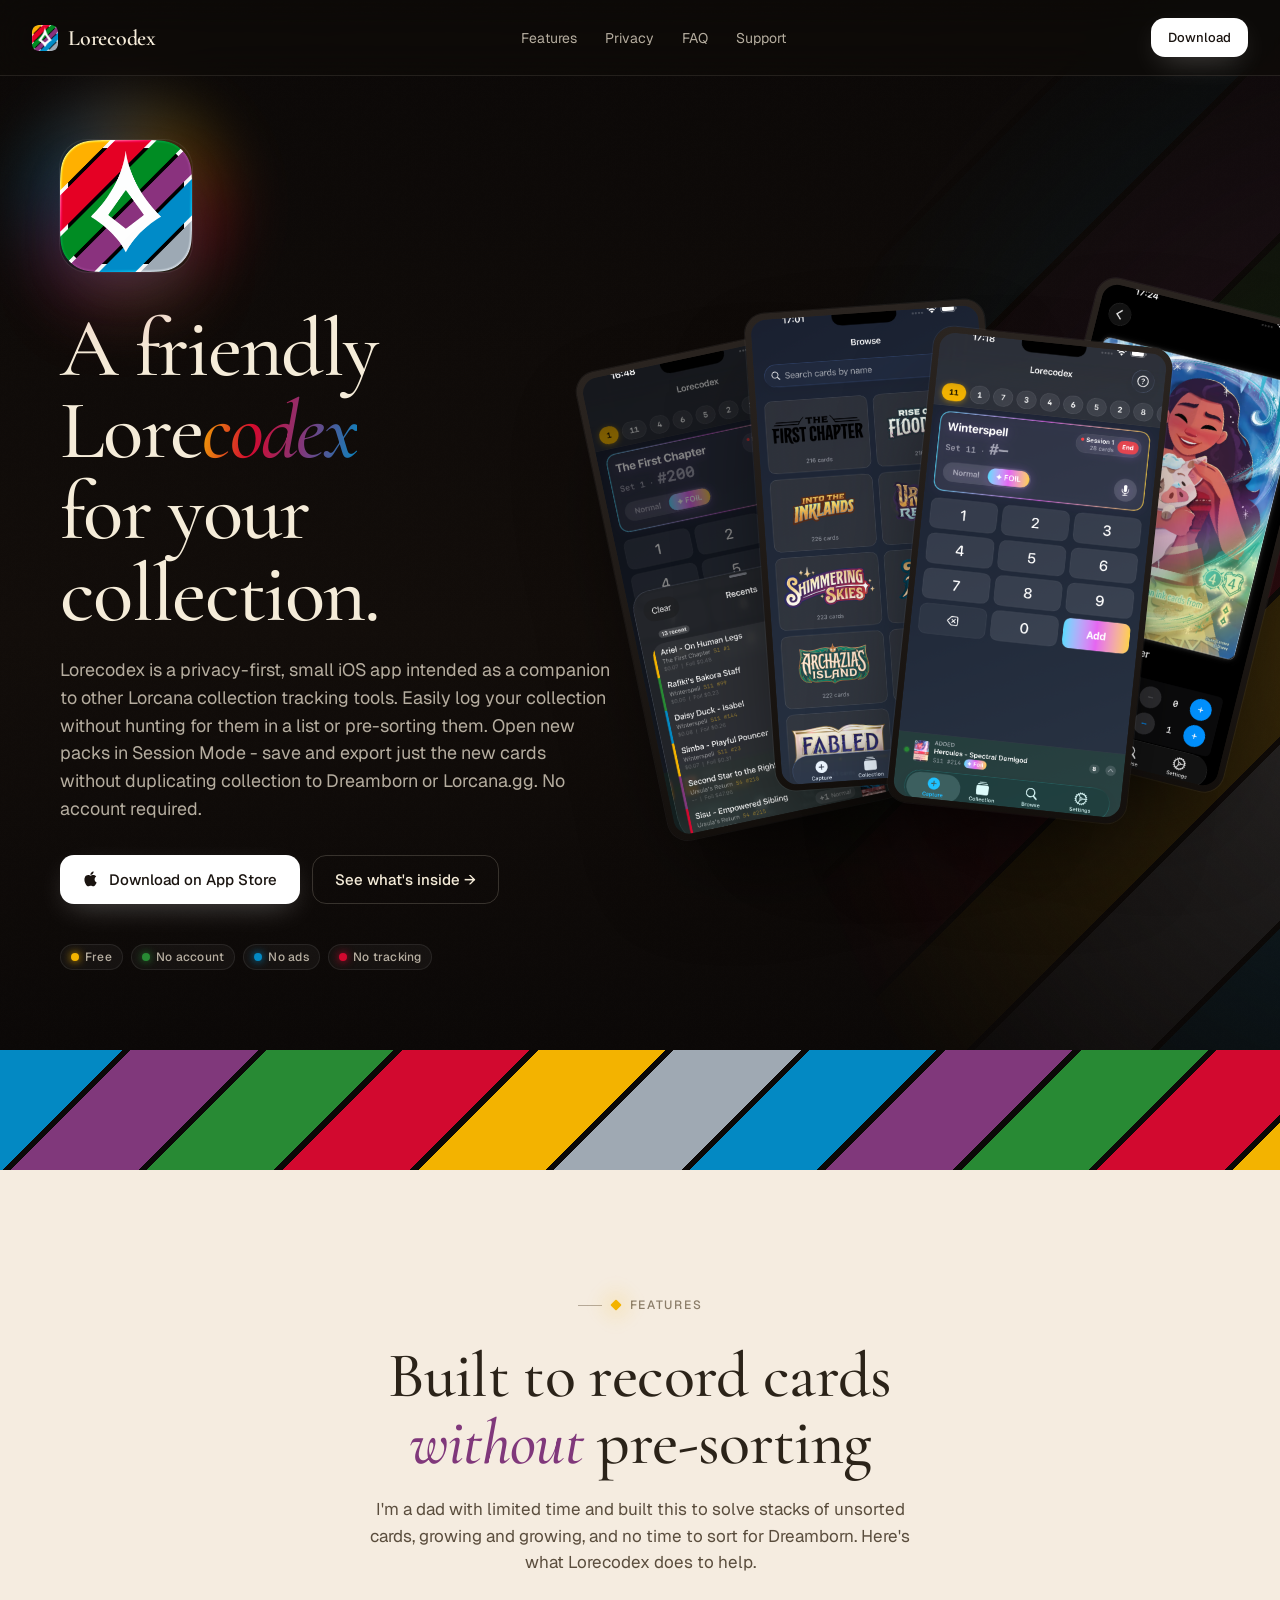
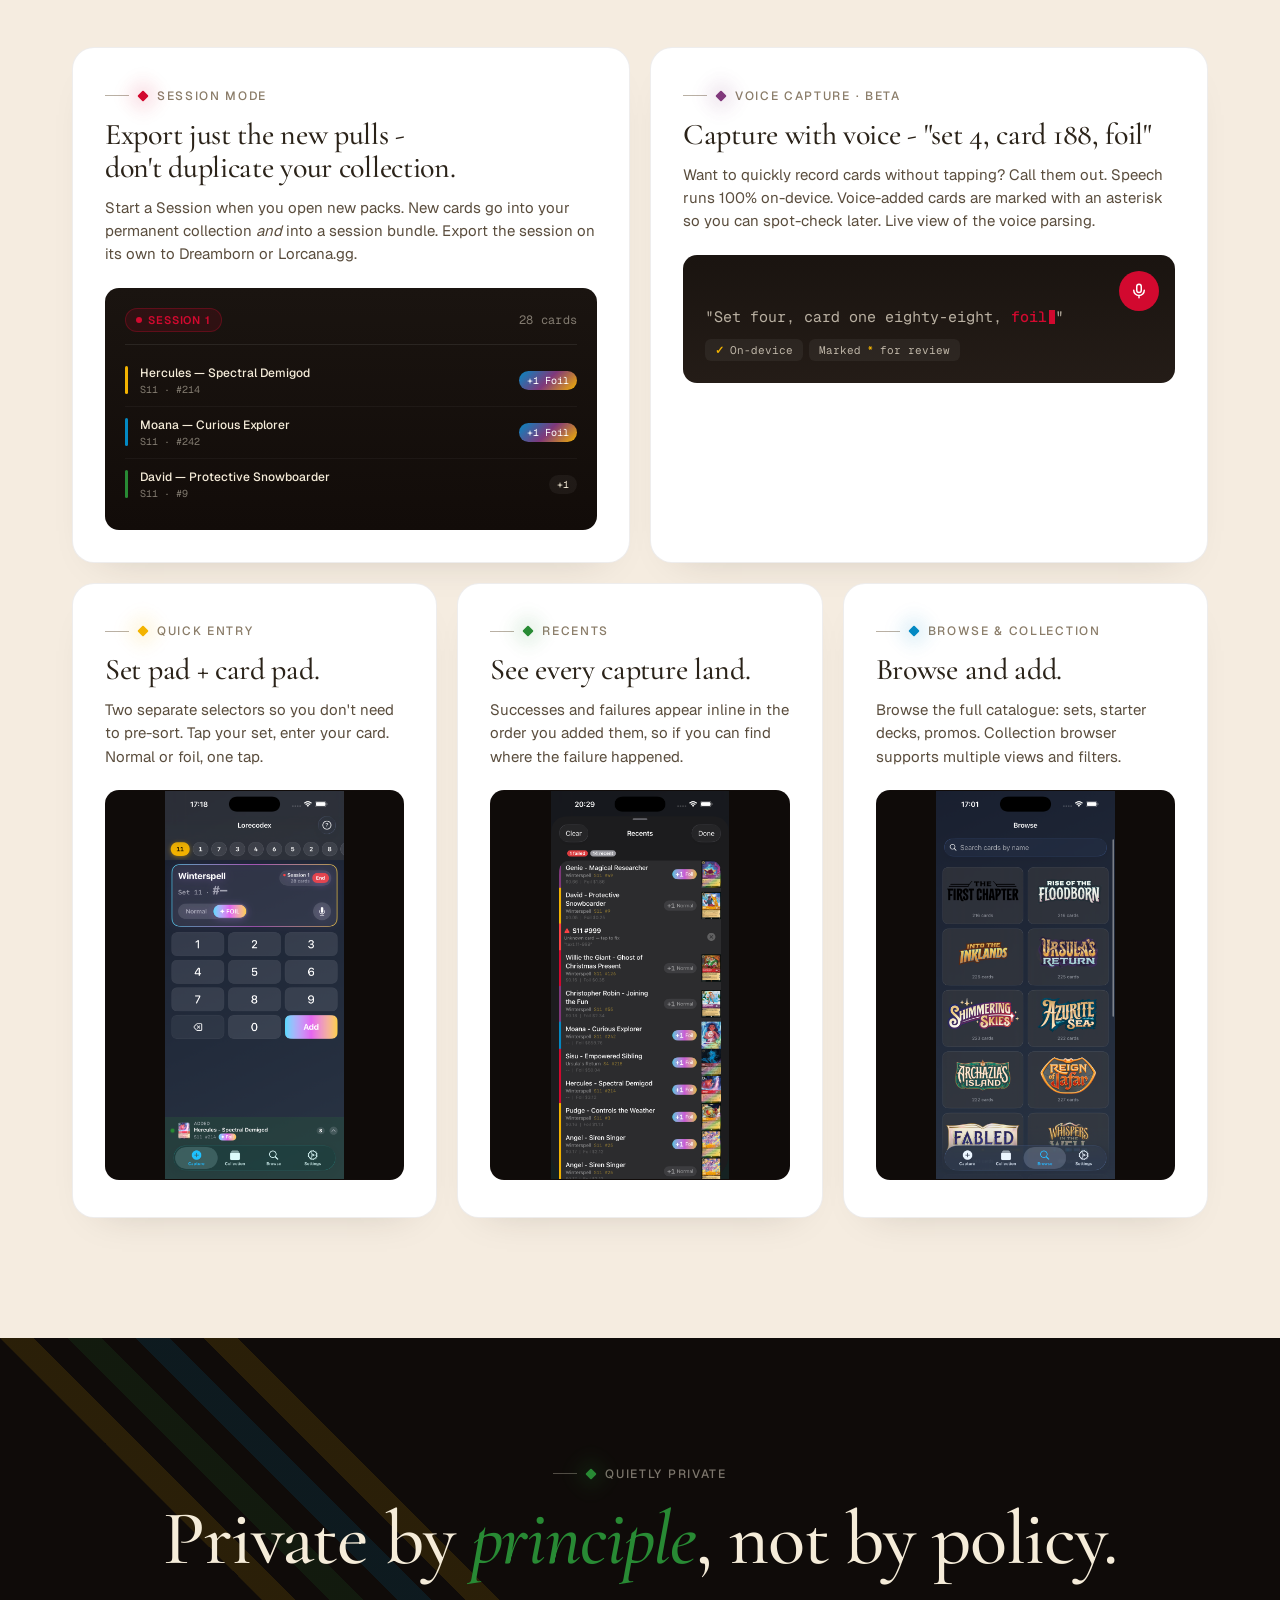
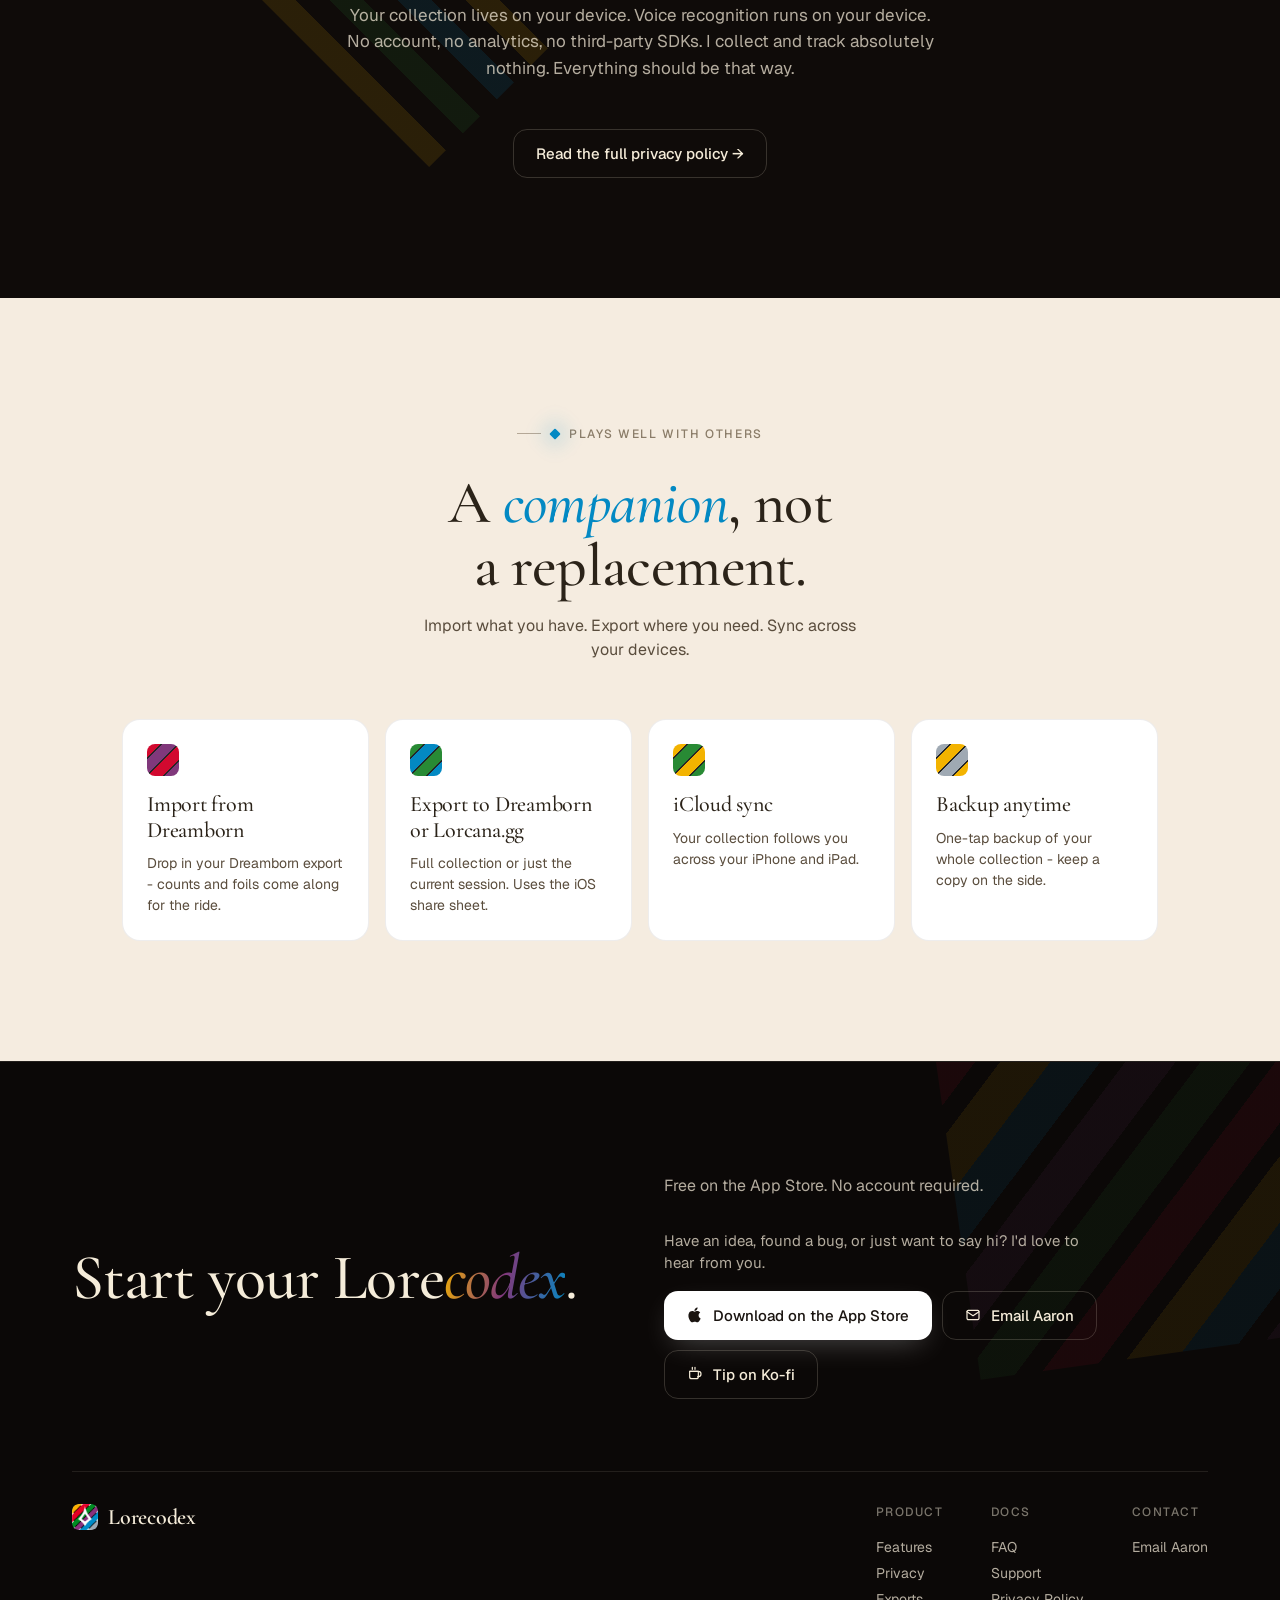
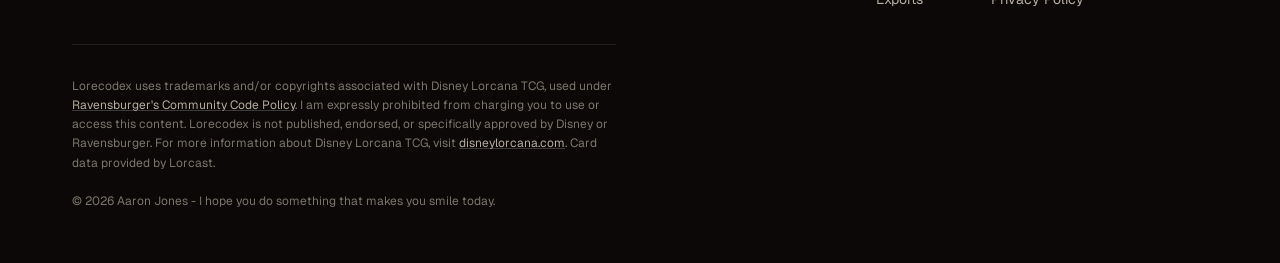
==== index.html @ 2b245f75 "Update favicon link path in index.html" ====
<!doctype html>
<html lang="en">
<head>
  <meta charset="utf-8" />
  <meta name="viewport" content="width=device-width, initial-scale=1" />
  <title>Lorecodex — A companion for your Lorcana collection</title>
  <meta name="description" content="A friendly, private iOS companion for logging your Disney Lorcana TCG collection. Quick number pad, voice capture, session exports. Free. No ads. No account." />

  <link rel="preconnect" href="https://fonts.googleapis.com">
  <link rel="preconnect" href="https://fonts.gstatic.com" crossorigin>
  <link href="https://fonts.googleapis.com/css2?family=Cormorant+Garamond:ital,wght@0,400;0,500;0,600;0,700;1,500&family=Geist:wght@300;400;500;600;700&family=Geist+Mono:wght@400;500&display=swap" rel="stylesheet">
  <link rel="stylesheet" href="shared.css">
  <link rel="icon" type="image/x-icon" href="/assets/favicon.ico">
  <style>
    /* ─── Shared 45° ink-band utilities (echo the app icon) ─── */
    .ink-bands-bg {
      position: absolute; inset: 0;
      pointer-events: none;
      overflow: hidden;
    }
    .ink-bands-bg .band {
      position: absolute;
      height: 100%;
      top: 0;
      transform: rotate(-45deg);
      transform-origin: top left;
    }
    /* explicit 45° stripe layer */
    .bands-45 {
      background-image: repeating-linear-gradient(
        -45deg,
        var(--ink-amber)    0px,  var(--ink-amber)    100px,
        rgba(0,0,0,.92)    100px, rgba(0,0,0,.92)    106px,
        var(--ink-ruby)    106px, var(--ink-ruby)    220px,
        rgba(0,0,0,.92)    220px, rgba(0,0,0,.92)    226px,
        var(--ink-emerald) 226px, var(--ink-emerald) 350px,
        rgba(0,0,0,.92)    350px, rgba(0,0,0,.92)    356px,
        var(--ink-amethyst)356px, var(--ink-amethyst)490px,
        rgba(0,0,0,.92)    490px, rgba(0,0,0,.92)    496px,
        var(--ink-sapphire)496px, var(--ink-sapphire)620px,
        rgba(0,0,0,.92)    620px, rgba(0,0,0,.92)    626px,
        var(--ink-steel)   626px, var(--ink-steel)   750px,
        rgba(0,0,0,.92)    750px, rgba(0,0,0,.92)    756px
      );
    }

    /* ── Top nav ─────────────────────────────── */
    .nav {
      position: fixed; top: 0; left: 0; right: 0; z-index: 50;
      display: flex; align-items: center; justify-content: space-between;
      padding: 18px 32px;
      backdrop-filter: blur(18px); -webkit-backdrop-filter: blur(18px);
      background: rgba(15, 11, 9, 0.55);
      border-bottom: 1px solid var(--dark-line);
    }
    .nav-brand { display: flex; align-items: center; gap: 10px; font-family: var(--font-display); font-size: 22px; font-weight: 600; letter-spacing: -0.01em; }
    .nav-brand .sigil { width: 26px; height: 26px; border-radius: 6px; }
    .nav-links { display: flex; gap: 28px; font-size: 14px; color: var(--dark-text-2); }
    .nav-links a:hover { color: var(--dark-text); }
    .nav .btn { padding: 10px 16px; font-size: 13px; }
    @media (max-width: 720px) { .nav-links { display: none; } }

    /* ── HERO (card-stack + big icon + ink bands) ─────────── */
    .hero {
      position: relative;
      min-height: 100vh;
      display: grid;
      grid-template-columns: 1fr 1fr;
      align-items: center;
      gap: 40px;
      padding: 140px 60px 80px;
      overflow: hidden;
      background: linear-gradient(180deg, #0b0807 0%, #120d0a 60%, #0b0807 100%);
    }
    /* diagonal accent panel on the right, behind the phones */
    .hero-bands {
      position: absolute;
      right: -20%;
      top: -10%;
      width: 120%;
      height: 140%;
      opacity: 0.18;
      transform: translateX(12%);
      mask-image: radial-gradient(ellipse 60% 70% at 80% 50%, black 0%, transparent 70%);
      -webkit-mask-image: radial-gradient(ellipse 60% 70% at 80% 50%, black 0%, transparent 70%);
      pointer-events: none;
    }
    .hero::after {
      content: "";
      position: absolute; inset: 0;
      background-image: url("data:image/svg+xml;utf8,<svg xmlns='http://www.w3.org/2000/svg' width='200' height='200'><filter id='n'><feTurbulence baseFrequency='0.9' numOctaves='2' stitchTiles='stitch'/><feColorMatrix values='0 0 0 0 1  0 0 0 0 0.92  0 0 0 0 0.74  0 0 0 0.04 0'/></filter><rect width='200' height='200' filter='url(%23n)'/></svg>");
      mix-blend-mode: overlay;
      pointer-events: none; opacity: 0.5;
    }

    .hero-copy { position: relative; z-index: 5; max-width: 620px; }
    .hero-icon-wrap {
      position: relative;
      width: 132px; height: 132px;
      margin-bottom: 36px;
      display: inline-block;
    }
    .hero-icon-wrap img {
      width: 100%; height: 100%;
      border-radius: 28px;
      box-shadow:
        0 40px 80px -20px rgba(210, 9, 47, 0.45),
        0 20px 50px -20px rgba(3, 137, 195, 0.35),
        0 0 0 1px rgba(255,255,255,0.08);
    }
    /* soft radial glow behind the icon echoing all 6 inks */
    .hero-icon-wrap::before {
      content: "";
      position: absolute;
      inset: -30%;
      background:
        conic-gradient(from 45deg,
          var(--ink-amber) 0deg,
          var(--ink-ruby) 60deg,
          var(--ink-emerald) 120deg,
          var(--ink-amethyst) 180deg,
          var(--ink-sapphire) 240deg,
          var(--ink-steel) 300deg,
          var(--ink-amber) 360deg);
      filter: blur(30px);
      opacity: 0.28;
      border-radius: 50%;
      z-index: -1;
      animation: slow-rotate 40s linear infinite;
    }
    @keyframes slow-rotate { to { transform: rotate(360deg); } }

    .hero h1 {
      font-family: var(--font-display);
      font-weight: 500;
      font-size: clamp(52px, 6.5vw, 96px);
      line-height: 0.98;
      letter-spacing: -0.02em;
      margin: 0 0 22px;
    }
    .hero h1 em {
      font-style: italic;
      background: linear-gradient(100deg, var(--ink-amber) 0%, var(--ink-ruby) 35%, var(--ink-amethyst) 65%, var(--ink-sapphire) 100%);
      -webkit-background-clip: text; background-clip: text; color: transparent;
    }
    .hero-sub {
      font-size: clamp(16px, 1.4vw, 18px);
      line-height: 1.55;
      color: var(--dark-text-2);
      max-width: 52ch;
      margin: 0 0 32px;
    }
    .hero-ctas { display: flex; gap: 12px; flex-wrap: wrap; margin-bottom: 40px; }
    .hero-chips { display: flex; flex-wrap: wrap; gap: 8px; }

    /* card-stack on the right (C-style) */
    .hero-stack {
      position: relative; z-index: 2;
      height: 720px;
      display: flex; align-items: center; justify-content: center;
    }
    .hero-stack .stack-card {
      position: absolute;
      width: 240px;
      border-radius: 20px;
      background: linear-gradient(180deg, #2a2420, #14100d);
      padding: 6px;
      box-shadow:
        0 50px 100px -30px rgba(0,0,0,.75),
        0 0 0 1px rgba(255,255,255,.06);
      transition: transform .4s cubic-bezier(.2,.7,.3,1);
    }
    .hero-stack .stack-card .inner { border-radius: 16px; overflow: hidden; aspect-ratio: 460/940; background: #000; }
    .hero-stack .stack-card .inner img { display: block; width: 100%; height: 100%; object-fit: cover; }
    .hero-stack .s1 { transform: translate(-200px, 30px) rotate(-12deg); }
    .hero-stack .s2 { transform: translate(-60px, -10px) rotate(-4deg); z-index: 2; }
    .hero-stack .s3 { transform: translate(90px, 20px) rotate(6deg); z-index: 3; }
    .hero-stack .s4 { transform: translate(220px, -20px) rotate(14deg); }
    .hero-stack:hover .s1 { transform: translate(-230px, 20px) rotate(-14deg); }
    .hero-stack:hover .s4 { transform: translate(250px, -30px) rotate(16deg); }

    @media (max-width: 1200px) {
      .hero { grid-template-columns: 1fr; padding: 120px 32px 60px; }
      .hero-stack { height: 540px; margin-top: 20px; }
      .hero-stack .stack-card { width: 200px; }
      .hero-stack .s1 { transform: translate(-150px, 20px) rotate(-12deg); }
      .hero-stack .s2 { transform: translate(-50px, -10px) rotate(-4deg); }
      .hero-stack .s3 { transform: translate(70px, 20px) rotate(6deg); }
      .hero-stack .s4 { transform: translate(180px, -20px) rotate(14deg); }
      .hero-stack:hover .s1 { transform: translate(-170px, 15px) rotate(-14deg); }
      .hero-stack:hover .s4 { transform: translate(200px, -25px) rotate(16deg); }
    }
    @media (max-width: 600px) {
      .hero-stack { height: 440px; }
      .hero-stack .stack-card { width: 160px; }
      .hero-stack .s1 { transform: translate(-110px, 20px) rotate(-12deg); }
      .hero-stack .s2 { transform: translate(-36px, -10px) rotate(-4deg); }
      .hero-stack .s3 { transform: translate(54px, 20px) rotate(6deg); }
      .hero-stack .s4 { transform: translate(140px, -20px) rotate(14deg); }
    }

    /* ── 45° INK BAND DIVIDER (visible band, icon-style) ── */
    .ink-band-divider {
      position: relative;
      height: 120px;
      overflow: hidden;
      background: #0b0807;
    }
    .ink-band-divider .bands {
      position: absolute;
      inset: -40px -40px;
      background-image: repeating-linear-gradient(
        -45deg,
        var(--ink-amber)    0px,  var(--ink-amber)    90px,
        #0b0807             90px, #0b0807             96px,
        var(--ink-ruby)     96px, var(--ink-ruby)     186px,
        #0b0807            186px, #0b0807            192px,
        var(--ink-emerald) 192px, var(--ink-emerald) 282px,
        #0b0807            282px, #0b0807            288px,
        var(--ink-amethyst)288px, var(--ink-amethyst)378px,
        #0b0807            378px, #0b0807            384px,
        var(--ink-sapphire)384px, var(--ink-sapphire)474px,
        #0b0807            474px, #0b0807            480px,
        var(--ink-steel)   480px, var(--ink-steel)   570px,
        #0b0807            570px, #0b0807            576px
      );
    }

    /* ── FEATURES (cream) — lead with provided list ─── */
    .features {
      background: var(--cream);
      color: var(--ink-body);
      padding: 120px 0;
      position: relative;
    }
    .features-header { text-align: center; margin-bottom: 72px; }
    .features-header h2 {
      font-family: var(--font-display);
      font-weight: 500;
      font-size: clamp(40px, 5vw, 68px);
      line-height: 1.04;
      max-width: 22ch; margin: 12px auto 20px;
    }
    .features-header h2 em { font-style: italic; color: var(--ink-amethyst); }
    .features-header p { max-width: 52ch; margin: 0 auto; color: var(--ink-body-2); font-size: 17px; line-height: 1.55; }

    .f-grid {
      display: grid;
      grid-template-columns: repeat(12, 1fr);
      gap: 20px;
      max-width: 1200px; margin: 0 auto; padding: 0 32px;
    }
    .f-card {
      background: #fff;
      border-radius: 22px;
      padding: 32px;
      border: 1px solid rgba(43,35,25,0.08);
      box-shadow: 0 1px 0 rgba(255,255,255,0.5) inset, 0 18px 40px -30px rgba(43,35,25,0.25);
      position: relative;
      overflow: hidden;
      transition: transform .25s ease, box-shadow .25s ease;
    }
    .f-card:hover {
      transform: translateY(-3px);
      box-shadow: 0 1px 0 rgba(255,255,255,0.5) inset, 0 28px 60px -30px rgba(43,35,25,0.35);
    }
    .f-card .eyebrow { color: var(--ink-body-3); margin-bottom: 14px; }
    .f-card h3 { font-family: var(--font-display); font-size: 30px; line-height: 1.1; font-weight: 500; margin: 0 0 12px; letter-spacing: -0.01em; }
    .f-card p { font-size: 15px; line-height: 1.55; color: var(--ink-body-2); margin: 0; }
    .f-card .visual { margin-top: 22px; }

    .f-c-6 { grid-column: span 6; }
    .f-c-4 { grid-column: span 4; }
    .f-c-8 { grid-column: span 8; }
    .f-c-12 { grid-column: span 12; }
    @media (max-width: 900px) { .f-c-6, .f-c-4, .f-c-8 { grid-column: span 12; } }

    /* Session mode visual */
    .sess {
      padding: 20px; border-radius: 14px;
      background: linear-gradient(180deg, #1a1410, #120c09);
      color: var(--dark-text);
    }
    .sess-head {
      display: flex; justify-content: space-between; align-items: center;
      padding-bottom: 12px; margin-bottom: 10px;
      border-bottom: 1px solid rgba(255,255,255,0.08);
    }
    .sess-pill {
      display: inline-flex; align-items: center; gap: 6px;
      padding: 4px 10px; border-radius: 999px;
      background: rgba(210,9,47,0.12); border: 1px solid rgba(210,9,47,0.3);
      font-size: 11px; font-weight: 600; letter-spacing: .08em; text-transform: uppercase;
      color: var(--ink-ruby);
    }
    .sess-pill .dot { width: 6px; height: 6px; border-radius: 50%; background: var(--ink-ruby); animation: shimmer 1.2s ease-in-out infinite; }
    .sess-row {
      display: grid; grid-template-columns: 3px 1fr auto; gap: 12px;
      padding: 10px 0; border-bottom: 1px solid rgba(255,255,255,0.04); align-items: center;
    }
    .sess-row:last-child { border-bottom: none; }
    .sess-row .stripe { width: 3px; height: 28px; border-radius: 2px; }
    .sess-row .name { font-size: 12px; font-weight: 500; }
    .sess-row .sub { font-size: 10px; color: var(--dark-text-3); font-family: var(--font-mono); margin-top: 2px; }
    .sess-row .qty { font-size: 10px; font-family: var(--font-mono); padding: 3px 8px; border-radius: 999px; background: rgba(255,255,255,0.05); }
    .sess-row .qty.foil { background: linear-gradient(135deg, var(--ink-sapphire), var(--ink-amethyst), var(--ink-amber)); color: #fff; }

    /* Voice transcript */
    .voice-box {
      background: linear-gradient(180deg, #1a1410, #241c17);
      color: var(--dark-text);
      border-radius: 14px;
      padding: 22px;
      position: relative;
    }
    .voice-box .mic {
      position: absolute; top: 16px; right: 16px;
      width: 40px; height: 40px;
      border-radius: 50%;
      background: var(--ink-ruby);
      display: flex; align-items: center; justify-content: center;
      box-shadow: 0 0 0 0 rgba(210,9,47,.6);
      animation: mic-pulse 2s ease-out infinite;
    }
    @keyframes mic-pulse {
      0%   { box-shadow: 0 0 0 0 rgba(210,9,47,.6); }
      70%  { box-shadow: 0 0 0 16px rgba(210,9,47,0); }
      100% { box-shadow: 0 0 0 0 rgba(210,9,47,0); }
    }
    .voice-transcript {
      font-family: var(--font-mono);
      font-size: 15px; line-height: 1.6;
      color: var(--dark-text-2);
      margin: 28px 0 10px; padding-right: 40px;
    }
    .voice-transcript .live { color: var(--ink-ruby); font-weight: 500; }
    .voice-transcript .caret {
      display: inline-block; width: 6px; height: 14px;
      background: var(--ink-ruby); vertical-align: -2px; margin-left: 2px;
      animation: shimmer 1s steps(2) infinite;
    }
    .voice-tag {
      font-size: 11px; font-family: var(--font-mono);
      padding: 4px 10px; border-radius: 6px;
      background: rgba(255,255,255,0.05);
      color: var(--dark-text-2);
      display: inline-flex; align-items: center; gap: 6px;
    }
    .voice-tag .mark { color: var(--ink-amber); font-weight: 600; }

    /* Feature device shot */
    .f-shot {
      width: 100%;
      border-radius: 14px;
      aspect-ratio: 460/600;
      object-fit: contain;
      object-position: top;
      background: #0f0b09;
      border: 1px solid rgba(43,35,25,0.08);
    }

    /* ── PRIVACY (dark, with 45° band accent) ── */
    .privacy {
      background: var(--dark-bg);
      color: var(--dark-text);
      padding: 120px 0;
      position: relative;
      overflow: hidden;
    }
    .privacy-band-left {
      position: absolute;
      left: -80px; top: -80px; bottom: -80px;
      width: 180px;
      transform: rotate(-45deg); transform-origin: top left;
      background-image: repeating-linear-gradient(
        to right,
        var(--ink-amber) 0, var(--ink-amber) 24px,
        transparent 24px, transparent 48px,
        var(--ink-emerald) 48px, var(--ink-emerald) 72px,
        transparent 72px, transparent 96px,
        var(--ink-sapphire) 96px, var(--ink-sapphire) 120px,
        transparent 120px, transparent 144px
      );
      opacity: 0.12;
    }
    .privacy .wrap { position: relative; z-index: 2; text-align: center; }
    .privacy h2 {
      font-family: var(--font-display); font-weight: 500;
      font-size: clamp(40px, 6vw, 84px);
      line-height: 1.02; letter-spacing: -0.015em;
      margin-bottom: 24px;
    }
    .privacy h2 em { font-style: italic; color: var(--ink-emerald); }
    .privacy p { max-width: 54ch; margin: 0 auto 48px; font-size: 17px; line-height: 1.55; color: var(--dark-text-2); }

    .privacy-stats {
      display: grid; grid-template-columns: repeat(4, 1fr); gap: 16px;
      max-width: 840px; margin: 0 auto;
    }
    .privacy-stat {
      padding: 28px 16px;
      border: 1px solid var(--dark-line);
      border-radius: 14px;
      background: rgba(255,255,255,0.02);
    }
    .privacy-stat .n {
      display: block;
      font-family: var(--font-display); font-size: 48px; line-height: 1;
      font-weight: 500; margin-bottom: 8px; letter-spacing: -0.02em;
    }
    .privacy-stat .lbl { font-size: 12px; color: var(--dark-text-2); line-height: 1.4; }
    @media (max-width: 720px) { .privacy-stats { grid-template-columns: repeat(2, 1fr); } }

    /* ── EXPORTS (cream, simpler) ── */
    .exports {
      background: var(--cream);
      color: var(--ink-body);
      padding: 120px 0;
    }
    .exports .wrap { max-width: 1100px; margin: 0 auto; padding: 0 32px; }
    .ex-head { text-align: center; margin-bottom: 56px; }
    .ex-head h2 {
      font-family: var(--font-display); font-weight: 500;
      font-size: clamp(36px, 5vw, 60px); line-height: 1.05;
      max-width: 24ch; margin: 12px auto 16px;
    }
    .ex-head h2 em { font-style: italic; color: var(--ink-sapphire); }
    .ex-head p { max-width: 48ch; margin: 0 auto; color: var(--ink-body-2); font-size: 16px; line-height: 1.55; }
    .ex-grid {
      display: grid; grid-template-columns: repeat(4, 1fr); gap: 16px;
    }
    @media (max-width: 900px) { .ex-grid { grid-template-columns: repeat(2, 1fr); } }
    .ex-card {
      background: #fff;
      border-radius: 18px;
      padding: 24px;
      border: 1px solid rgba(43,35,25,0.08);
      display: flex; flex-direction: column; gap: 10px;
    }
    .ex-card .glyph {
      width: 32px; height: 32px;
      border-radius: 8px;
      background-image: repeating-linear-gradient(
        -45deg,
        var(--c1) 0, var(--c1) 10px,
        rgba(0,0,0,.85) 10px, rgba(0,0,0,.85) 12px,
        var(--c2) 12px, var(--c2) 22px,
        rgba(0,0,0,.85) 22px, rgba(0,0,0,.85) 24px
      );
      margin-bottom: 6px;
    }
    .ex-card h3 { font-family: var(--font-display); font-weight: 500; font-size: 22px; margin: 0; line-height: 1.15; }
    .ex-card p { font-size: 14px; line-height: 1.5; color: var(--ink-body-2); margin: 0; }

    /* ── FOOTER ── */
    .footer {
      background: #0b0807;
      color: var(--dark-text);
      padding: 96px 0 40px;
      border-top: 1px solid var(--dark-line);
      position: relative;
      overflow: hidden;
    }
    .footer::before {
      content: "";
      position: absolute;
      right: -20%; top: -40%;
      width: 600px; height: 600px;
      background-image: repeating-linear-gradient(
        -45deg,
        var(--ink-amber)    0, var(--ink-amber)    40px,
        transparent        40px, transparent        60px,
        var(--ink-ruby)    60px, var(--ink-ruby)   100px,
        transparent       100px, transparent       120px,
        var(--ink-emerald)120px, var(--ink-emerald)160px,
        transparent       160px, transparent       180px,
        var(--ink-amethyst)180px, var(--ink-amethyst)220px,
        transparent       220px, transparent       240px,
        var(--ink-sapphire)240px, var(--ink-sapphire)280px
      );
      opacity: 0.08;
      transform: rotate(-8deg);
      pointer-events: none;
    }
    .footer .wrap { position: relative; z-index: 2; }
    .footer-top { display: grid; grid-template-columns: 1fr 1fr; gap: 48px; margin-bottom: 72px; align-items: center; }
    .footer-top h2 { font-size: clamp(36px, 5vw, 64px); line-height: 1; font-family: var(--font-display); font-weight: 500; letter-spacing: -0.015em; }
    .footer-top h2 em { font-style: italic; background: linear-gradient(100deg, var(--ink-amber), var(--ink-amethyst), var(--ink-sapphire)); -webkit-background-clip: text; background-clip: text; color: transparent; }
    .footer-bottom {
      display: flex; justify-content: space-between; align-items: flex-start;
      padding-top: 32px; border-top: 1px solid var(--dark-line);
      gap: 40px; flex-wrap: wrap;
    }
    .footer-cols { display: flex; gap: 48px; }
    .footer-col h4 { font-family: var(--font-body); font-size: 12px; text-transform: uppercase; letter-spacing: 0.12em; color: var(--dark-text-3); margin-bottom: 14px; font-weight: 500; }
    .footer-col a { display: block; font-size: 14px; color: var(--dark-text-2); padding: 4px 0; }
    .footer-col a:hover { color: var(--dark-text); }
    .footer-disclaimer {
      max-width: 68ch; font-size: 12px; color: var(--dark-text-3);
      line-height: 1.6; padding-top: 32px;
      border-top: 1px solid var(--dark-line); margin-top: 32px;
    }
    .footer-disclaimer a { color: var(--dark-text-2); text-decoration: underline; text-decoration-color: rgba(255,255,255,0.2); }
    @media (max-width: 720px) {
      .footer-top { grid-template-columns: 1fr; }
      .footer-cols { flex-wrap: wrap; gap: 32px; }
    }

    /* reveal */
    .reveal { opacity: 0; transform: translateY(14px); transition: opacity .8s ease, transform .8s ease; }
    .reveal.in { opacity: 1; transform: translateY(0); }
  </style>
</head>
<body data-screen-label="landing">

  <!-- ───── NAV ───── -->
  <nav class="nav">
    <a class="nav-brand" href="#">
      <img class="sigil" src="assets/app-icon.png" alt=""/>
      Lorecodex
    </a>
    <div class="nav-links">
      <a href="#features">Features</a>
      <a href="#privacy">Privacy</a>
      <a href="faq.html">FAQ</a>
      <a href="support.html">Support</a>
    </div>
    <a class="btn btn-primary" href="#download">Download</a>
  </nav>

  <!-- ───── HERO — big icon, stack of phones, 45° ink bands ───── -->
  <section class="hero" data-screen-label="hero">
    <!-- 45° ink-band background tint (echoes app icon) -->
    <div class="hero-bands bands-45" aria-hidden="true"></div>

    <div class="hero-copy">
      <div class="hero-icon-wrap">
        <img src="assets/app-icon.png" alt="Lorecodex app icon"/>
      </div>

      <h1 data-tw="hero.headline">
        A friendly <em>codex</em><br/>
        for your collection.
      </h1>
      <p class="hero-sub" data-tw="hero.sub">
        Lorecodex is a small, private iOS companion to the Lorcana tools you already love.
        Log what you pull without sorting first, open new packs in a Session, and export
        just the new cards — no duplicating your collection in Dreamborn.
      </p>

      <div class="hero-ctas">
        <a class="btn btn-primary" href="#download">
          <svg width="16" height="16" viewBox="0 0 16 16" fill="currentColor"><path d="M11.6 8.4c0-1.9 1.5-2.8 1.6-2.8-.9-1.3-2.3-1.5-2.7-1.5-1.2-.1-2.3.7-2.9.7-.6 0-1.5-.7-2.5-.7-1.3 0-2.4.7-3.1 1.9-1.3 2.3-.3 5.6.9 7.4.6.9 1.4 1.9 2.4 1.9.9 0 1.3-.6 2.5-.6 1.1 0 1.5.6 2.5.6 1 0 1.7-.9 2.3-1.8.7-1 1-2.1 1-2.1s-1.9-.8-2-3zM9.8 2.7c.5-.6.9-1.5.8-2.3-.8 0-1.7.5-2.3 1.2-.5.6-.9 1.5-.8 2.3.9.1 1.8-.5 2.3-1.2z"/></svg>
          Download on App Store
        </a>
        <a class="btn btn-ghost" href="#features">See what's inside →</a>
      </div>

      <div class="hero-chips" data-tw-section="hero.chips">
        <span class="ink-chip"><span class="dot" style="background:var(--ink-amber); color:var(--ink-amber);"></span>Free</span>
        <span class="ink-chip"><span class="dot" style="background:var(--ink-emerald); color:var(--ink-emerald);"></span>No account</span>
        <span class="ink-chip"><span class="dot" style="background:var(--ink-sapphire); color:var(--ink-sapphire);"></span>No ads</span>
        <span class="ink-chip"><span class="dot" style="background:var(--ink-ruby); color:var(--ink-ruby);"></span>No tracking</span>
      </div>
    </div>

    <div class="hero-stack" data-tw-section="hero.stack">
      <div class="stack-card s1"><div class="inner"><img src="assets/screen-recents.png" alt=""/></div></div>
      <div class="stack-card s2"><div class="inner"><img src="assets/screen-browse.png" alt=""/></div></div>
      <div class="stack-card s3"><div class="inner"><img src="assets/screen-entry.png" alt=""/></div></div>
      <div class="stack-card s4"><div class="inner"><img src="assets/screen-card-moana.png" alt=""/></div></div>
    </div>
  </section>

  <!-- ───── 45° INK BAND DIVIDER ───── -->
  <div class="ink-band-divider" aria-hidden="true">
    <div class="bands"></div>
  </div>

  <!-- ───── FEATURES ───── -->
  <section class="features" id="features" data-screen-label="features" data-tw-section="section.features">
    <div class="features-header reveal">
      <div class="eyebrow" style="justify-content: center; color: var(--ink-body-3);"><span class="gem" style="color: var(--ink-amber); width: 8px; height: 8px;"></span> Features</div>
      <h2 data-tw="features.headline">Built for the <em>mess</em> of a new release.</h2>
      <p data-tw="features.sub">Stacks of unsorted cards, a pile of hot singles, and no time to fuss. Here's what Lorecodex does to help.</p>
    </div>

    <div class="f-grid">
      <!-- Session mode (hero feature) -->
      <article class="f-card f-c-6 reveal" data-tw-feat="session">
        <div class="eyebrow"><span class="gem" style="color: var(--ink-ruby); width: 8px; height: 8px;"></span> Session mode</div>
        <h3 data-tw="feat.session.title">Export just the new pulls — don't duplicate your collection.</h3>
        <p data-tw="feat.session.body">Start a Session when you crack a box. New cards go into your permanent collection <em>and</em> into a session bundle. Export the session on its own to Dreamborn — clean, no overlap.</p>
        <div class="visual">
          <div class="sess">
            <div class="sess-head">
              <span class="sess-pill"><span class="dot"></span>Session 1</span>
              <span class="mono" style="color: var(--dark-text-3);">28 cards</span>
            </div>
            <div class="sess-row">
              <div class="stripe" style="background:var(--ink-amber)"></div>
              <div><div class="name">Hercules — Spectral Demigod</div><div class="sub">S11 · #214</div></div>
              <div class="qty foil">+1 Foil</div>
            </div>
            <div class="sess-row">
              <div class="stripe" style="background:var(--ink-sapphire)"></div>
              <div><div class="name">Moana — Curious Explorer</div><div class="sub">S11 · #242</div></div>
              <div class="qty foil">+1 Foil</div>
            </div>
            <div class="sess-row">
              <div class="stripe" style="background:var(--ink-emerald)"></div>
              <div><div class="name">David — Protective Snowboarder</div><div class="sub">S11 · #9</div></div>
              <div class="qty">+1</div>
            </div>
          </div>
        </div>
      </article>

      <!-- Voice capture (beta) -->
      <article class="f-card f-c-6 reveal" data-tw-feat="voice">
        <div class="eyebrow"><span class="gem" style="color: var(--ink-amethyst); width: 8px; height: 8px;"></span> Voice capture · beta</div>
        <h3 data-tw="feat.voice.title">Say it — "set 4, card 188, foil" — and it's logged.</h3>
        <p data-tw="feat.voice.body">Hands full of cards? Call them out. Speech runs 100% on-device. Voice-added cards are marked with an asterisk so you can spot-check later.</p>
        <div class="visual">
          <div class="voice-box">
            <div class="mic" aria-hidden="true">
              <svg width="18" height="18" viewBox="0 0 24 24" fill="none" stroke="white" stroke-width="2" stroke-linecap="round"><rect x="9" y="3" width="6" height="11" rx="3"/><path d="M5 11a7 7 0 0 0 14 0M12 18v3"/></svg>
            </div>
            <div class="voice-transcript">"Set four, card one eighty-eight, <span class="live">foil<span class="caret"></span></span>"</div>
            <div style="display:flex; gap: 6px; flex-wrap: wrap;">
              <span class="voice-tag"><span class="mark">✓</span> On-device</span>
              <span class="voice-tag">Marked <span class="mark">*</span> for review</span>
            </div>
          </div>
        </div>
      </article>

      <!-- Number pad -->
      <article class="f-card f-c-4 reveal" data-tw-feat="entry">
        <div class="eyebrow"><span class="gem" style="color: var(--ink-amber); width: 8px; height: 8px;"></span> Quick entry</div>
        <h3 data-tw="feat.entry.title">Set pad + card pad.</h3>
        <p data-tw="feat.entry.body">Two separate selectors so you don't need to pre-sort. Pick a set once, thumb card numbers. Normal or foil, one tap.</p>
        <div class="visual">
          <img class="f-shot" src="assets/screen-entry.png" alt="Capture screen with number pad"/>
        </div>
      </article>

      <!-- Recents -->
      <article class="f-card f-c-4 reveal" data-tw-feat="recents">
        <div class="eyebrow"><span class="gem" style="color: var(--ink-emerald); width: 8px; height: 8px;"></span> Recents</div>
        <h3 data-tw="feat.recents.title">See every capture land.</h3>
        <p data-tw="feat.recents.body">Successes and failures appear inline in the order you added them. Misread a voice capture? Tap to fix it.</p>
        <div class="visual">
          <img class="f-shot" src="assets/screen-recents-fail.png" alt="Recents list"/>
        </div>
      </article>

      <!-- Browse -->
      <article class="f-card f-c-4 reveal" data-tw-feat="browse">
        <div class="eyebrow"><span class="gem" style="color: var(--ink-sapphire); width: 8px; height: 8px;"></span> Browse &amp; collection</div>
        <h3 data-tw="feat.browse.title">Every released card, every view.</h3>
        <p data-tw="feat.browse.body">Browse the full catalogue — sets, starter decks, promos. Collection browser supports multiple views and filters.</p>
        <div class="visual">
          <img class="f-shot" src="assets/screen-browse.png" alt="Browse sets"/>
        </div>
      </article>
    </div>
  </section>

  <!-- ───── PRIVACY CALLOUT ───── -->
  <section class="privacy" id="privacy" data-screen-label="privacy" data-tw-section="section.privacy">
    <div class="privacy-band-left" aria-hidden="true"></div>
    <div class="wrap">
      <div class="eyebrow" style="justify-content: center; color: var(--dark-text-3);"><span class="gem" style="color: var(--ink-emerald); width: 8px; height: 8px;"></span> Quietly private</div>
      <h2 data-tw="privacy.headline">Private by nature, <em>not by policy.</em></h2>
      <p data-tw="privacy.sub">Your collection lives on your device. Voice recognition runs on your device. No account, no analytics, no third-party SDKs. There's almost nothing to say about the data — which is the point.</p>

      <div class="privacy-stats" data-tw-section="privacy.stats">
        <div class="privacy-stat"><span class="n" style="color:var(--ink-amber)">0</span><span class="lbl">third-party SDKs</span></div>
        <div class="privacy-stat"><span class="n" style="color:var(--ink-emerald)">0</span><span class="lbl">analytics events</span></div>
        <div class="privacy-stat"><span class="n" style="color:var(--ink-sapphire)">100%</span><span class="lbl">on-device speech</span></div>
        <div class="privacy-stat"><span class="n" style="color:var(--ink-ruby)">$0</span><span class="lbl">ever · no IAP</span></div>
      </div>

      <div style="margin-top: 40px;">
        <a class="btn btn-ghost" href="privacy.html">Read the full privacy policy →</a>
      </div>
    </div>
  </section>

  <!-- ───── EXPORTS / INTEGRATIONS ───── -->
  <section class="exports" id="integrations" data-screen-label="exports" data-tw-section="section.exports">
    <div class="wrap">
      <div class="ex-head reveal">
        <div class="eyebrow" style="justify-content: center; color: var(--ink-body-3);"><span class="gem" style="color: var(--ink-sapphire); width: 8px; height: 8px;"></span> Plays well with others</div>
        <h2 data-tw="exports.headline">A <em>companion</em>, not a replacement.</h2>
        <p data-tw="exports.sub">Import what you have. Export where you need. Sync across your devices.</p>
      </div>

      <div class="ex-grid">
        <div class="ex-card reveal" data-tw-ex="dreamborn">
          <div class="glyph" style="--c1: var(--ink-amethyst); --c2: var(--ink-ruby);"></div>
          <h3>Import from Dreamborn</h3>
          <p>Drop in your Dreamborn export - counts and foils come along for the ride.</p>
        </div>
        <div class="ex-card reveal" data-tw-ex="export">
          <div class="glyph" style="--c1: var(--ink-sapphire); --c2: var(--ink-emerald);"></div>
          <h3>Export to Dreamborn or Lorcana.gg</h3>
          <p>Full collection or just the current session. Uses the iOS share sheet.</p>
        </div>
        <div class="ex-card reveal" data-tw-ex="icloud">
          <div class="glyph" style="--c1: var(--ink-emerald); --c2: var(--ink-amber);"></div>
          <h3>iCloud sync</h3>
          <p>Your collection follows you across your iPhone and iPad.</p>
        </div>
        <div class="ex-card reveal" data-tw-ex="backup">
          <div class="glyph" style="--c1: var(--ink-amber); --c2: var(--ink-steel);"></div>
          <h3>Backup anytime</h3>
          <p>One-tap backup of your whole collection - keep a copy on the side.</p>
        </div>
      </div>
    </div>
  </section>

  <!-- ───── FOOTER ───── -->
  <footer class="footer" id="download" data-screen-label="footer">
    <div class="wrap">
      <div class="footer-top">
        <div>
          <h2 data-tw="final.headline">Start your <em>codex</em>.</h2>
        </div>
        <div style="display: flex; flex-direction: column; gap: 16px;">
          <p data-tw="final.sub" style="color: var(--dark-text-2); font-size: 16px; line-height: 1.5; max-width: 44ch;">Free on the App Store. No sign-up required.</p>
          <p data-tw="final.hello" style="color: var(--dark-text-2); font-size: 15px; line-height: 1.5; max-width: 44ch; margin: 0;">Have an idea, found a bug, or just want to say hi? I'd love to hear from you.</p>
          <div style="display: flex; gap: 10px; flex-wrap: wrap;">
            <a class="btn btn-primary" href="#">
              <svg width="16" height="16" viewBox="0 0 16 16" fill="currentColor"><path d="M11.6 8.4c0-1.9 1.5-2.8 1.6-2.8-.9-1.3-2.3-1.5-2.7-1.5-1.2-.1-2.3.7-2.9.7-.6 0-1.5-.7-2.5-.7-1.3 0-2.4.7-3.1 1.9-1.3 2.3-.3 5.6.9 7.4.6.9 1.4 1.9 2.4 1.9.9 0 1.3-.6 2.5-.6 1.1 0 1.5.6 2.5.6 1 0 1.7-.9 2.3-1.8.7-1 1-2.1 1-2.1s-1.9-.8-2-3zM9.8 2.7c.5-.6.9-1.5.8-2.3-.8 0-1.7.5-2.3 1.2-.5.6-.9 1.5-.8 2.3.9.1 1.8-.5 2.3-1.2z"/></svg>
              Download on the App Store
            </a>
            <button class="btn btn-ghost js-mail" type="button" aria-label="Email Aaron">
              <svg width="16" height="16" viewBox="0 0 24 24" fill="none" stroke="currentColor" stroke-width="1.8" stroke-linecap="round" stroke-linejoin="round"><rect x="3" y="5" width="18" height="14" rx="2"/><path d="M3 7l9 6 9-6"/></svg>
              Email Aaron
            </button>
            <a class="btn btn-ghost" href="https://ko-fi.com/jonesydev" target="_blank" rel="noopener" aria-label="Tip on Ko-fi">
              <svg width="16" height="16" viewBox="0 0 24 24" fill="none" stroke="currentColor" stroke-width="1.8" stroke-linecap="round" stroke-linejoin="round"><path d="M4 8h13a4 4 0 0 1 0 8h-1"/><path d="M4 8v8a3 3 0 0 0 3 3h7a3 3 0 0 0 3-3V8z"/><path d="M8 2v3M12 2v3"/></svg>
              Tip on Ko-fi
            </a>
          </div>
        </div>
      </div>

      <div class="footer-bottom">
        <div class="nav-brand">
          <img class="sigil" src="assets/app-icon.png" alt="" style="width:26px; height:26px; border-radius: 6px;"/>
          Lorecodex
        </div>
        <div class="footer-cols">
          <div class="footer-col">
            <h4>Product</h4>
            <a href="#features">Features</a>
            <a href="#privacy">Privacy</a>
            <a href="#integrations">Exports</a>
          </div>
          <div class="footer-col">
            <h4>Docs</h4>
            <a href="faq.html">FAQ</a>
            <a href="support.html">Support</a>
            <a href="privacy.html">Privacy Policy</a>
          </div>
          <div class="footer-col">
            <h4>Contact</h4>
            <a href="#" class="js-mail">Email Aaron</a>
          </div>
        </div>
      </div>

      <p class="footer-disclaimer">
        Lorecodex uses trademarks and/or copyrights associated with Disney Lorcana TCG, used under <a href="https://cdn.ravensburger.com/lorcana/community-code-en" target="_blank" rel="noopener">Ravensburger's Community Code Policy</a>. I am expressly prohibited from charging you to use or access this content. Lorecodex is not published, endorsed, or specifically approved by Disney or Ravensburger. For more information about Disney Lorcana TCG, visit <a href="https://www.disneylorcana.com/en-US/" target="_blank" rel="noopener">disneylorcana.com</a>. Card data provided by Lorcast.
        <br/><br/>
        © 2026 Aaron Jones - I hope you do something that makes you smile today.
      </p>
    </div>
  </footer>

  <script>
    const io = new IntersectionObserver(entries => {
      entries.forEach(e => { if (e.isIntersecting) { e.target.classList.add('in'); io.unobserve(e.target); } });
    }, { threshold: 0.12 });
    document.querySelectorAll('.reveal').forEach(el => io.observe(el));

    // Bot-resistant email: assembled at click time from split parts, no plaintext in DOM or source.
    (function(){
      const p1 = ['l','o','r','e'].join('');
      const p2 = ['c','o','d','e','x'].join('');
      const p3 = String.fromCharCode(64); // @
      const p4 = ['a','a','r','o','n','m','f','j'].join('');
      const p5 = String.fromCharCode(46) + 'com'; // .com
      const build = () => p1 + p2 + p3 + p4 + p5;
      document.querySelectorAll('.js-mail').forEach(btn => {
        btn.addEventListener('click', (ev) => {
          ev.preventDefault();
          const addr = build();
          const subject = encodeURIComponent('Lorecodex - hello');
          window.location.href = 'mail' + 'to:' + addr + '?subject=' + subject;
        });
        btn.addEventListener('mouseenter', () => { btn.setAttribute('title', 'Opens your mail app'); }, { once: true });
      });
    })();
  </script>

  <!-- ───── TWEAKS ───── -->
  <script>
  (function(){
    const TWEAK_DEFAULTS = /*EDITMODE-BEGIN*/{
      "heroHeadline": "A friendly Lore\u003cem>codex\u003c\/em>\u003cbr\/>for your collection.",
      "heroSub": "Lorecodex is a privacy-first, small iOS app intended as a companion to other Lorcana collection tracking tools. Easily log your collection without hunting for them in a list or pre-sorting them. Open new packs in Session Mode - save and export just the new cards without duplicating collection to Dreamborn or Lorcana.gg. No account required.",
      "featuresHeadline": "Built to record cards \u003cem>without\u003c\/em> pre-sorting",
      "featuresSub": "I'm a dad with limited time and built this to solve stacks of unsorted cards, growing and growing, and no time to sort for Dreamborn. Here's what Lorecodex does to help.",
      "privacyHeadline": "Private by \u003cem>principle\u003c\/em>, not by policy.",
      "privacySub": "Your collection lives on your device. Voice recognition runs on your device. No account, no analytics, no third-party SDKs. I collect and track absolutely nothing. Everything should be that way.",
      "exportsHeadline": "A \u003cem>companion\u003c\/em>, not a replacement.",
      "exportsSub": "Import what you have. Export where you need. Sync across your devices.",
      "finalHeadline": "Start your Lore\u003cem>codex\u003c\/em>.",
      "finalSub": "Free on the App Store. No account required.",
      "featSessionTitle": "Export just the new pulls - don't duplicate your collection.",
      "featSessionBody": "Start a Session when you open new packs. New cards go into your permanent collection \u003cem>and\u003c\/em> into a session bundle. Export the session on its own to Dreamborn or Lorcana.gg.",
      "featVoiceTitle": "Capture with voice - \"set 4, card 188, foil\" ",
      "featVoiceBody": "Want to quickly record cards without tapping? Call them out. Speech runs 100% on-device. Voice-added cards are marked with an asterisk so you can spot-check later. Live view of the voice parsing.",
      "featEntryTitle": "Set pad + card pad.",
      "featEntryBody": "Two separate selectors so you don't need to pre-sort. Tap your set, enter your card. Normal or foil, one tap.",
      "featRecentsTitle": "See every capture land.",
      "featRecentsBody": "Successes and failures appear inline in the order you added them, so if you can find where the failure happened.",
      "featBrowseTitle": "Browse and add.",
      "featBrowseBody": "Browse the full catalogue: sets, starter decks, promos. Collection browser supports multiple views and filters.",
      "inkAmber": "#F3B300",
      "inkAmethyst": "#80387B",
      "inkEmerald": "#288A34",
      "inkRuby": "#D2092F",
      "inkSapphire": "#0389C3",
      "inkSteel": "#9FA9B3",
      "accentHeadline": "rainbow",
      "heroImageCount": 4,
      "showFeatSession": true,
      "showFeatVoice": true,
      "showFeatEntry": true,
      "showFeatRecents": true,
      "showFeatBrowse": true,
      "showExDreamborn": true,
      "showExExport": true,
      "showExIcloud": true,
      "showExBackup": true,
      "showPrivacySection": true,
      "showExportsSection": true,
      "showPrivacyStats": false,
      "showHeroChips": true,
      "bandOpacity": 0.18,
      "ans__basics-1": "No. Lorecodex is free. No in-app purchases, no subscriptions, no ads. It's a hobby project by me, so solve my problems. I hope it solves yours, too.",
      "ans__basics-3": "iPhone and iPad running iOS 17 or later. A Mac (Apple silicon) can run it via iPad compatibility, though it's designed for touch. I only have tested it on my iPhone 16 + various iPhones in xcode simulators.",
      "ans__capture-0": "There are two selectors. The horizontal row at the top is the \u003cstrong>set\u003c\/strong>; the grid is the \u003cstrong>card number\u003c\/strong>. Pick a set once, then type card numbers and hit Add. Set stays selected until you change it or delete it.",
      "ans__capture-1": "Yes! There's a Normal\/Foil toggle above the pad. Voice capture also understands \"foil\" at the end of a phrase.",
      "ans__capture-2": "Tap the mic and say something like \u003ccode>\"set 4, card 188, foil\"\u003c\/code>. Set numbers, card numbers, and the word \"foil\" all parse into an entry. Speech recognition runs 100% on-device via Apple's Speech framework — nothing leaves your phone.&nbsp;\u003cbr>\u003cbr>It's a fun way to add cards, but on-device models sometimes mishear. Every voice-added card gets an asterisk in your collection so you can spot-check later. If a phrase doesn't parse, it's held in Recents so you can tap to fix or dismiss it.",
      "sum__capture-2": "Voice capture.",
      "show_q__capture-3": false,
      "ans__capture-4": "It shows the last captures, successful or failed, in order. Tap a failed entry to correct it. Helpful for yappin' off a bunch of cards in voice or tippy-tapping in text and see, in order you added them, where it failed. You shouldn't need to compare one-to-one to find the missing card.",
      "ans__sessions-0": "When you open new packs, you only want to share the new cards - not a re-export of your entire collection. Start a session, add cards as normal (they also go into your permanent collection), then end the session and export it (Export &gt; Scope &gt; Session). Delete sessions when you want, in Settings.",
      "ans__sessions-1": "You can't have simultaneous sessions. End one and start another when get new cards. Past session exports are kept as CSVs you can re-share from the Files app.",
      "ans__privacy-sync-0": "Feedback messages, if you send them through the in-app form. No analytics, no crash reporters, no third-party SDKs, no audio tracking. I can delete those message on request and I purge them after reading anyways.",
      "ans__app-0": "It is I, Aaron Jones, as a hobby project. It's not a company, not a service, not a startup. Just a tool I wanted for my own collection and figured others might want too.",
      "ans__app-2": "No. Maybe in the future."
    }/*EDITMODE-END*/;

    const state = Object.assign({}, TWEAK_DEFAULTS);

    const TEXT_MAP = {
      heroHeadline: '[data-tw="hero.headline"]',
      heroSub: '[data-tw="hero.sub"]',
      featuresHeadline: '[data-tw="features.headline"]',
      featuresSub: '[data-tw="features.sub"]',
      privacyHeadline: '[data-tw="privacy.headline"]',
      privacySub: '[data-tw="privacy.sub"]',
      exportsHeadline: '[data-tw="exports.headline"]',
      exportsSub: '[data-tw="exports.sub"]',
      finalHeadline: '[data-tw="final.headline"]',
      finalSub: '[data-tw="final.sub"]',
      featSessionTitle: '[data-tw="feat.session.title"]',
      featSessionBody: '[data-tw="feat.session.body"]',
      featVoiceTitle: '[data-tw="feat.voice.title"]',
      featVoiceBody: '[data-tw="feat.voice.body"]',
      featEntryTitle: '[data-tw="feat.entry.title"]',
      featEntryBody: '[data-tw="feat.entry.body"]',
      featRecentsTitle: '[data-tw="feat.recents.title"]',
      featRecentsBody: '[data-tw="feat.recents.body"]',
      featBrowseTitle: '[data-tw="feat.browse.title"]',
      featBrowseBody: '[data-tw="feat.browse.body"]'
    };

    const COLOR_MAP = {
      inkAmber: '--ink-amber',
      inkAmethyst: '--ink-amethyst',
      inkEmerald: '--ink-emerald',
      inkRuby: '--ink-ruby',
      inkSapphire: '--ink-sapphire',
      inkSteel: '--ink-steel'
    };

    const TOGGLE_MAP = {
      showFeatSession:   { sel: '[data-tw-feat="session"]' },
      showFeatVoice:     { sel: '[data-tw-feat="voice"]' },
      showFeatEntry:     { sel: '[data-tw-feat="entry"]' },
      showFeatRecents:   { sel: '[data-tw-feat="recents"]' },
      showFeatBrowse:    { sel: '[data-tw-feat="browse"]' },
      showExDreamborn:   { sel: '[data-tw-ex="dreamborn"]' },
      showExExport:      { sel: '[data-tw-ex="export"]' },
      showExIcloud:      { sel: '[data-tw-ex="icloud"]' },
      showExBackup:      { sel: '[data-tw-ex="backup"]' },
      showPrivacySection:{ sel: '[data-tw-section="section.privacy"]' },
      showExportsSection:{ sel: '[data-tw-section="section.exports"]' },
      showPrivacyStats:  { sel: '[data-tw-section="privacy.stats"]' },
      showHeroChips:     { sel: '[data-tw-section="hero.chips"]' }
    };

    function applyAll(){
      // Text
      for (const k in TEXT_MAP){
        document.querySelectorAll(TEXT_MAP[k]).forEach(el => { el.innerHTML = state[k]; });
      }
      // Colors
      const root = document.documentElement;
      for (const k in COLOR_MAP){ root.style.setProperty(COLOR_MAP[k], state[k]); }
      // Toggles
      for (const k in TOGGLE_MAP){
        document.querySelectorAll(TOGGLE_MAP[k].sel).forEach(el => {
          el.style.display = state[k] ? '' : 'none';
        });
      }
      // Headline accent style
      const accent = state.accentHeadline;
      root.style.setProperty('--accent-em-color', 
        accent === 'amber' ? state.inkAmber :
        accent === 'amethyst' ? state.inkAmethyst :
        accent === 'emerald' ? state.inkEmerald :
        accent === 'ruby' ? state.inkRuby :
        accent === 'sapphire' ? state.inkSapphire : 'inherit'
      );
      if (accent === 'rainbow') {
        document.body.classList.add('tw-rainbow-em');
      } else {
        document.body.classList.remove('tw-rainbow-em');
      }
      // Hero image count
      const stack = document.querySelectorAll('.hero-stack .stack-card');
      stack.forEach((el, i) => { el.style.display = (i < state.heroImageCount) ? '' : 'none'; });
      // Band opacity
      document.querySelectorAll('.hero-bands').forEach(el => { el.style.opacity = state.bandOpacity; });
    }

    // Rainbow EM style
    const s = document.createElement('style');
    s.textContent = `
      body.tw-rainbow-em .hero em,
      body.tw-rainbow-em .features h2 em,
      body.tw-rainbow-em .final-cta em {}
      body:not(.tw-rainbow-em) .hero h1 em,
      body:not(.tw-rainbow-em) .features-header h2 em,
      body:not(.tw-rainbow-em) .footer-top h2 em {
        background: none !important; -webkit-text-fill-color: var(--accent-em-color) !important; color: var(--accent-em-color) !important;
      }
    `;
    document.head.appendChild(s);

    // ── Panel UI ──────────────────────────────
    const panel = document.createElement('div');
    panel.id = 'tw-panel';
    panel.innerHTML = `
      <div class="tw-head">
        <div class="tw-title">Tweaks</div>
        <button class="tw-close" aria-label="close">×</button>
      </div>
      <div class="tw-body"></div>
      <div class="tw-foot">
        <button class="tw-reset">Reset all</button>
      </div>
    `;
    const panelStyles = document.createElement('style');
    panelStyles.textContent = `
      #tw-panel {
        position: fixed; right: 20px; bottom: 20px; z-index: 9999;
        width: 340px; max-height: 80vh; display: none;
        background: #0f0b09; color: #f5ecd9;
        border: 1px solid rgba(243,231,211,0.18); border-radius: 16px;
        font-family: var(--font-body), system-ui;
        box-shadow: 0 20px 60px rgba(0,0,0,0.5);
        flex-direction: column; overflow: hidden;
      }
      #tw-panel.open { display: flex; }
      #tw-panel .tw-head { display:flex; justify-content:space-between; align-items:center; padding: 14px 18px; border-bottom: 1px solid rgba(243,231,211,0.1); }
      #tw-panel .tw-title { font-family: var(--font-display); font-size: 22px; font-weight: 500; letter-spacing: -0.01em; }
      #tw-panel .tw-close { background: none; border: none; color: inherit; font-size: 22px; cursor: pointer; line-height: 1; width: 26px; height: 26px; border-radius: 6px; }
      #tw-panel .tw-close:hover { background: rgba(255,255,255,0.08); }
      #tw-panel .tw-body { padding: 12px 16px; overflow-y: auto; flex: 1; }
      #tw-panel .tw-body::-webkit-scrollbar { width: 6px; }
      #tw-panel .tw-body::-webkit-scrollbar-thumb { background: rgba(255,255,255,0.12); border-radius: 3px; }
      #tw-panel .tw-group { margin-bottom: 18px; }
      #tw-panel .tw-group-title { font-size: 11px; text-transform: uppercase; letter-spacing: 0.12em; color: rgba(245,236,217,0.5); margin: 6px 0 10px; font-weight: 500; border-bottom: 1px solid rgba(255,255,255,0.06); padding-bottom: 6px; }
      #tw-panel label { display: block; font-size: 12px; color: rgba(245,236,217,0.72); margin: 10px 0 4px; }
      #tw-panel .tw-text, #tw-panel textarea {
        width: 100%; background: rgba(255,255,255,0.04); color: #f5ecd9;
        border: 1px solid rgba(255,255,255,0.1); border-radius: 8px; padding: 8px 10px;
        font-family: inherit; font-size: 12px; resize: vertical; line-height: 1.4;
      }
      #tw-panel textarea { min-height: 50px; }
      #tw-panel .tw-text:focus, #tw-panel textarea:focus { outline: none; border-color: rgba(255,255,255,0.3); }
      #tw-panel .tw-row { display:flex; align-items:center; justify-content:space-between; padding: 4px 0; gap: 10px; }
      #tw-panel .tw-row label { margin: 0; flex: 1; }
      #tw-panel input[type=checkbox] { accent-color: #F3B300; width: 14px; height: 14px; cursor: pointer; }
      #tw-panel input[type=color] { width: 36px; height: 24px; padding: 0; border: 1px solid rgba(255,255,255,0.1); border-radius: 4px; background: transparent; cursor: pointer; }
      #tw-panel input[type=range] { flex: 1; accent-color: #F3B300; }
      #tw-panel select { background: rgba(255,255,255,0.04); color: #f5ecd9; border: 1px solid rgba(255,255,255,0.1); border-radius: 6px; padding: 4px 8px; font-size: 12px; font-family: inherit; }
      #tw-panel .tw-foot { padding: 12px 18px; border-top: 1px solid rgba(243,231,211,0.1); display: flex; justify-content: flex-end; }
      #tw-panel .tw-reset { background: transparent; border: 1px solid rgba(255,255,255,0.15); color: #f5ecd9; padding: 6px 12px; border-radius: 8px; font-family: inherit; font-size: 12px; cursor: pointer; }
      #tw-panel .tw-reset:hover { background: rgba(255,255,255,0.06); }
      #tw-panel .tw-color-grid { display: grid; grid-template-columns: repeat(3, 1fr); gap: 8px; }
      #tw-panel .tw-color-cell { display: flex; align-items: center; gap: 6px; font-size: 11px; color: rgba(245,236,217,0.72); }
    `;
    document.head.appendChild(panelStyles);
    document.body.appendChild(panel);

    const body = panel.querySelector('.tw-body');

    function group(title, html){
      return `<div class="tw-group"><div class="tw-group-title">${title}</div>${html}</div>`;
    }
    function txt(k, label, long){
      const tag = long ? 'textarea' : 'input';
      const attr = long ? '' : 'type="text" class="tw-text"';
      return `<label>${label}</label><${tag} data-tw-key="${k}" ${attr}>${long ? state[k] : ''}</${tag === 'textarea' ? 'textarea' : 'input'}>`.replace(/<input([^>]*)><\/input>/, `<input$1 value="${String(state[k]).replace(/"/g,'&quot;')}">`);
    }
    function tog(k, label){
      return `<div class="tw-row"><label>${label}</label><input type="checkbox" data-tw-key="${k}" ${state[k]?'checked':''}></div>`;
    }
    function col(k, label){
      return `<div class="tw-color-cell"><input type="color" data-tw-key="${k}" value="${state[k]}"><span>${label}</span></div>`;
    }
    function sld(k, label, min, max, step){
      return `<label>${label}: <span data-tw-val="${k}">${state[k]}</span></label><input type="range" data-tw-key="${k}" min="${min}" max="${max}" step="${step}" value="${state[k]}">`;
    }
    function sel(k, label, opts){
      return `<label>${label}</label><select data-tw-key="${k}">${opts.map(o=>`<option value="${o}" ${state[k]===o?'selected':''}>${o}</option>`).join('')}</select>`;
    }

    body.innerHTML =
      group('Hero',
        txt('heroHeadline','Headline',true) +
        txt('heroSub','Subcopy',true) +
        sld('heroImageCount','Hero screens',1,4,1) +
        tog('showHeroChips','Show chips (Free / No account …)')
      ) +
      group('Features — copy',
        txt('featuresHeadline','Section headline',true) +
        txt('featuresSub','Section subcopy',true) +
        txt('featSessionTitle','Session title',true) +
        txt('featSessionBody','Session body',true) +
        txt('featVoiceTitle','Voice title',true) +
        txt('featVoiceBody','Voice body',true) +
        txt('featEntryTitle','Entry title',true) +
        txt('featEntryBody','Entry body',true) +
        txt('featRecentsTitle','Recents title',true) +
        txt('featRecentsBody','Recents body',true) +
        txt('featBrowseTitle','Browse title',true) +
        txt('featBrowseBody','Browse body',true)
      ) +
      group('Features — show / hide',
        tog('showFeatSession','Session mode') +
        tog('showFeatVoice','Voice capture') +
        tog('showFeatEntry','Quick entry') +
        tog('showFeatRecents','Recents') +
        tog('showFeatBrowse','Browse & collection')
      ) +
      group('Privacy',
        txt('privacyHeadline','Headline',true) +
        txt('privacySub','Subcopy',true) +
        tog('showPrivacyStats','Show stat tiles') +
        tog('showPrivacySection','Show whole section')
      ) +
      group('Exports — copy',
        txt('exportsHeadline','Headline',true) +
        txt('exportsSub','Subcopy',true)
      ) +
      group('Exports — show / hide',
        tog('showExDreamborn','Import from Dreamborn') +
        tog('showExExport','Export to Dreamborn/Lorcana.gg') +
        tog('showExIcloud','iCloud sync') +
        tog('showExBackup','Backup anytime') +
        tog('showExportsSection','Show whole section')
      ) +
      group('Final CTA',
        txt('finalHeadline','Headline',true) +
        txt('finalSub','Subcopy',true)
      ) +
      group('Ink colors',
        `<div class="tw-color-grid">` +
        col('inkAmber','Amber') + col('inkAmethyst','Amethyst') + col('inkEmerald','Emerald') +
        col('inkRuby','Ruby') + col('inkSapphire','Sapphire') + col('inkSteel','Steel') +
        `</div>` +
        sel('accentHeadline','Headline accent color', ['rainbow','amber','amethyst','emerald','ruby','sapphire']) +
        sld('bandOpacity','Hero ink-band opacity',0,0.6,0.02)
      );

    // Wire up inputs
    body.addEventListener('input', (e) => {
      const t = e.target; const k = t.getAttribute('data-tw-key'); if (!k) return;
      let v;
      if (t.type === 'checkbox') v = t.checked;
      else if (t.type === 'range' || t.type === 'number') v = parseFloat(t.value);
      else v = t.value;
      state[k] = v;
      const disp = body.querySelector(`[data-tw-val="${k}"]`); if (disp) disp.textContent = v;
      applyAll();
      persist({ [k]: v });
    });

    panel.querySelector('.tw-close').addEventListener('click', () => deactivate());
    panel.querySelector('.tw-reset').addEventListener('click', () => {
      Object.assign(state, TWEAK_DEFAULTS);
      rebuild();
      applyAll();
      persist(TWEAK_DEFAULTS);
    });

    function rebuild(){
      body.querySelectorAll('[data-tw-key]').forEach(el => {
        const k = el.getAttribute('data-tw-key');
        if (el.type === 'checkbox') el.checked = !!state[k];
        else if (el.tagName === 'TEXTAREA') el.value = state[k];
        else el.value = state[k];
        const disp = body.querySelector(`[data-tw-val="${k}"]`); if (disp) disp.textContent = state[k];
      });
    }

    function persist(edits){
      try { window.parent.postMessage({ type: '__edit_mode_set_keys', edits }, '*'); } catch(e){}
    }

    function activate(){ panel.classList.add('open'); }
    function deactivate(){ panel.classList.remove('open'); }

    window.addEventListener('message', (e) => {
      const d = e.data; if (!d || !d.type) return;
      if (d.type === '__activate_edit_mode') activate();
      if (d.type === '__deactivate_edit_mode') deactivate();
    });
    try { window.parent.postMessage({ type: '__edit_mode_available' }, '*'); } catch(e){}

    applyAll();
  })();
  </script>
</body>
</html>
---- shared.css ----
/* Lorecodex — shared design tokens + base styles */

:root {
  /* Ink colors — Lorcana palette */
  --ink-amber:    #F3B300;
  --ink-amethyst: #80387B;
  --ink-emerald:  #288A34;
  --ink-ruby:     #D2092F;
  --ink-sapphire: #0389C3;
  --ink-steel:    #9FA9B3;

  /* Dark parchment (matches Capture screen) */
  --dark-bg:       #0f0b09;
  --dark-bg-2:     #1a1410;
  --dark-bg-3:     #241c17;
  --dark-line:     rgba(243, 231, 211, 0.10);
  --dark-line-2:   rgba(243, 231, 211, 0.18);
  --dark-text:     #f5ecd9;
  --dark-text-2:   rgba(245, 236, 217, 0.72);
  --dark-text-3:   rgba(245, 236, 217, 0.48);

  /* Warm cream (matches Settings screen) */
  --cream:         #f5ece0;
  --cream-2:       #ede1cf;
  --cream-3:       #e3d4bb;
  --ink-body:      #2b2319;
  --ink-body-2:    #5a4d3d;
  --ink-body-3:    #8a7c68;

  /* Type scale */
  --font-display: "Cormorant Garamond", "EB Garamond", Georgia, serif;
  --font-body:    "Geist", ui-sans-serif, system-ui, -apple-system, "Helvetica Neue", sans-serif;
  --font-mono:    "Geist Mono", ui-monospace, "SF Mono", Menlo, monospace;
}

* { box-sizing: border-box; }

html, body {
  margin: 0;
  padding: 0;
  font-family: var(--font-body);
  -webkit-font-smoothing: antialiased;
  -moz-osx-font-smoothing: grayscale;
  text-rendering: optimizeLegibility;
}

body {
  background: var(--dark-bg);
  color: var(--dark-text);
  overflow-x: hidden;
}

h1, h2, h3, h4 {
  font-family: var(--font-display);
  font-weight: 500;
  letter-spacing: -0.01em;
  margin: 0;
  text-wrap: balance;
}

p { text-wrap: pretty; }

a { color: inherit; text-decoration: none; }

.wrap { max-width: 1200px; margin: 0 auto; padding: 0 32px; }
.wrap-narrow { max-width: 820px; margin: 0 auto; padding: 0 32px; }

/* ─── Ink chip / pill ─────────────────────────────────────── */
.ink-chip {
  display: inline-flex;
  align-items: center;
  gap: 6px;
  padding: 4px 10px;
  border-radius: 999px;
  font-size: 12px;
  font-weight: 500;
  letter-spacing: 0.02em;
  border: 1px solid rgba(255,255,255,0.08);
  background: rgba(255,255,255,0.04);
  color: var(--dark-text-2);
}
.ink-chip .dot {
  width: 8px; height: 8px; border-radius: 50%;
  box-shadow: 0 0 8px currentColor;
}

/* ─── Ink gem (rotated square with glow) ─────────────────── */
.gem {
  display: inline-block;
  width: 12px;
  height: 12px;
  transform: rotate(45deg);
  position: relative;
}
.gem::before {
  content: "";
  position: absolute;
  inset: 0;
  background: currentColor;
  filter: blur(8px);
  opacity: 0.6;
  transform: scale(1.4);
}
.gem::after {
  content: "";
  position: absolute;
  inset: 0;
  background: currentColor;
  border-radius: 1px;
}

/* ─── Subtle noise/grain overlay for dark bg ─────────────── */
.grain::before {
  content: "";
  position: absolute;
  inset: 0;
  pointer-events: none;
  background-image:
    radial-gradient(1px 1px at 20% 30%, rgba(243,179,0,.04), transparent 40%),
    radial-gradient(1px 1px at 70% 80%, rgba(210,9,47,.03), transparent 40%),
    radial-gradient(1px 1px at 80% 20%, rgba(3,137,195,.03), transparent 40%);
  opacity: 1;
  z-index: 0;
}

/* ─── Button ─────────────────────────────────────── */
.btn {
  display: inline-flex;
  align-items: center;
  gap: 10px;
  padding: 14px 22px;
  border-radius: 14px;
  font-family: var(--font-body);
  font-size: 15px;
  font-weight: 500;
  border: 1px solid transparent;
  cursor: pointer;
  transition: transform .15s ease, box-shadow .2s ease, background .2s ease;
  text-decoration: none;
}
.btn-primary {
  background: #fff;
  color: #1a1410;
  box-shadow: 0 10px 30px -10px rgba(255,255,255,.3);
}
.btn-primary:hover {
  transform: translateY(-1px);
  box-shadow: 0 14px 40px -10px rgba(255,255,255,.4);
}
.btn-ghost {
  background: transparent;
  color: var(--dark-text);
  border-color: var(--dark-line-2);
}
.btn-ghost:hover { background: rgba(255,255,255,.05); }

/* ─── Ink bar (six stripes) ─────────────────────────────── */
.ink-bar {
  display: flex;
  height: 3px;
  width: 100%;
  border-radius: 2px;
  overflow: hidden;
}
.ink-bar > span { flex: 1; }
.ink-bar .b-amber    { background: var(--ink-amber); }
.ink-bar .b-amethyst { background: var(--ink-amethyst); }
.ink-bar .b-emerald  { background: var(--ink-emerald); }
.ink-bar .b-ruby     { background: var(--ink-ruby); }
.ink-bar .b-sapphire { background: var(--ink-sapphire); }
.ink-bar .b-steel    { background: var(--ink-steel); }

/* ─── Device frame (iPhone) ─────────────────────────────── */
.device {
  width: 320px;
  aspect-ratio: 460 / 940;
  border-radius: 46px;
  padding: 10px;
  background: linear-gradient(180deg, #2a2420, #14100d);
  box-shadow:
    0 60px 120px -40px rgba(0,0,0,.7),
    0 30px 60px -30px rgba(0,0,0,.5),
    inset 0 0 0 1px rgba(255,255,255,.06);
  position: relative;
}
.device-inner {
  width: 100%; height: 100%;
  border-radius: 38px;
  overflow: hidden;
  background: #000;
  position: relative;
}
.device-inner img {
  display: block;
  width: 100%; height: 100%;
  object-fit: cover;
}

/* ─── Section ─────────────────────────────────────────── */
.section { padding: 96px 0; position: relative; }
.section-dark { background: var(--dark-bg); color: var(--dark-text); }
.section-cream { background: var(--cream); color: var(--ink-body); }

.eyebrow {
  display: inline-flex;
  align-items: center;
  gap: 10px;
  font-size: 12px;
  font-weight: 500;
  letter-spacing: 0.14em;
  text-transform: uppercase;
  color: var(--dark-text-3);
  margin-bottom: 18px;
}
.section-cream .eyebrow { color: var(--ink-body-3); }
.eyebrow::before {
  content: "";
  width: 24px; height: 1px;
  background: currentColor;
  opacity: .6;
}

/* ─── Animations ─────────────────────────────────────── */
@keyframes drift {
  0%, 100% { transform: translate(0, 0) rotate(45deg); }
  50%      { transform: translate(6px, -10px) rotate(45deg); }
}
@keyframes drift-2 {
  0%, 100% { transform: translate(0, 0) rotate(45deg); }
  50%      { transform: translate(-8px, 6px) rotate(45deg); }
}
@keyframes shimmer {
  0%, 100% { opacity: 0.6; }
  50%      { opacity: 1; }
}
@keyframes ink-pulse {
  0%, 100% { box-shadow: 0 0 0 0 currentColor; opacity: 1; }
  50%      { box-shadow: 0 0 24px 2px currentColor; opacity: 0.85; }
}

.float-a { animation: drift   7s ease-in-out infinite; }
.float-b { animation: drift-2 9s ease-in-out infinite; }
.shimmer { animation: shimmer 4s ease-in-out infinite; }

/* Reveal on scroll */
.reveal { opacity: 0; transform: translateY(14px); transition: opacity .8s ease, transform .8s ease; }
.reveal.in { opacity: 1; transform: translateY(0); }

/* ─── Utility ─────────────────────────────────── */
.mono { font-family: var(--font-mono); font-size: 12px; letter-spacing: 0.02em; }
.serif { font-family: var(--font-display); }

/* Headings */
.h-xl  { font-size: clamp(54px, 8vw, 120px); line-height: 0.95; letter-spacing: -0.02em; }
.h-lg  { font-size: clamp(40px, 5.5vw, 72px); line-height: 1.02; letter-spacing: -0.015em; }
.h-md  { font-size: clamp(28px, 3vw, 44px);   line-height: 1.08; }
.h-sm  { font-size: 22px; line-height: 1.15; }

.lede  { font-size: clamp(16px, 1.4vw, 19px); line-height: 1.5; color: var(--dark-text-2); max-width: 52ch; }
.section-cream .lede { color: var(--ink-body-2); }
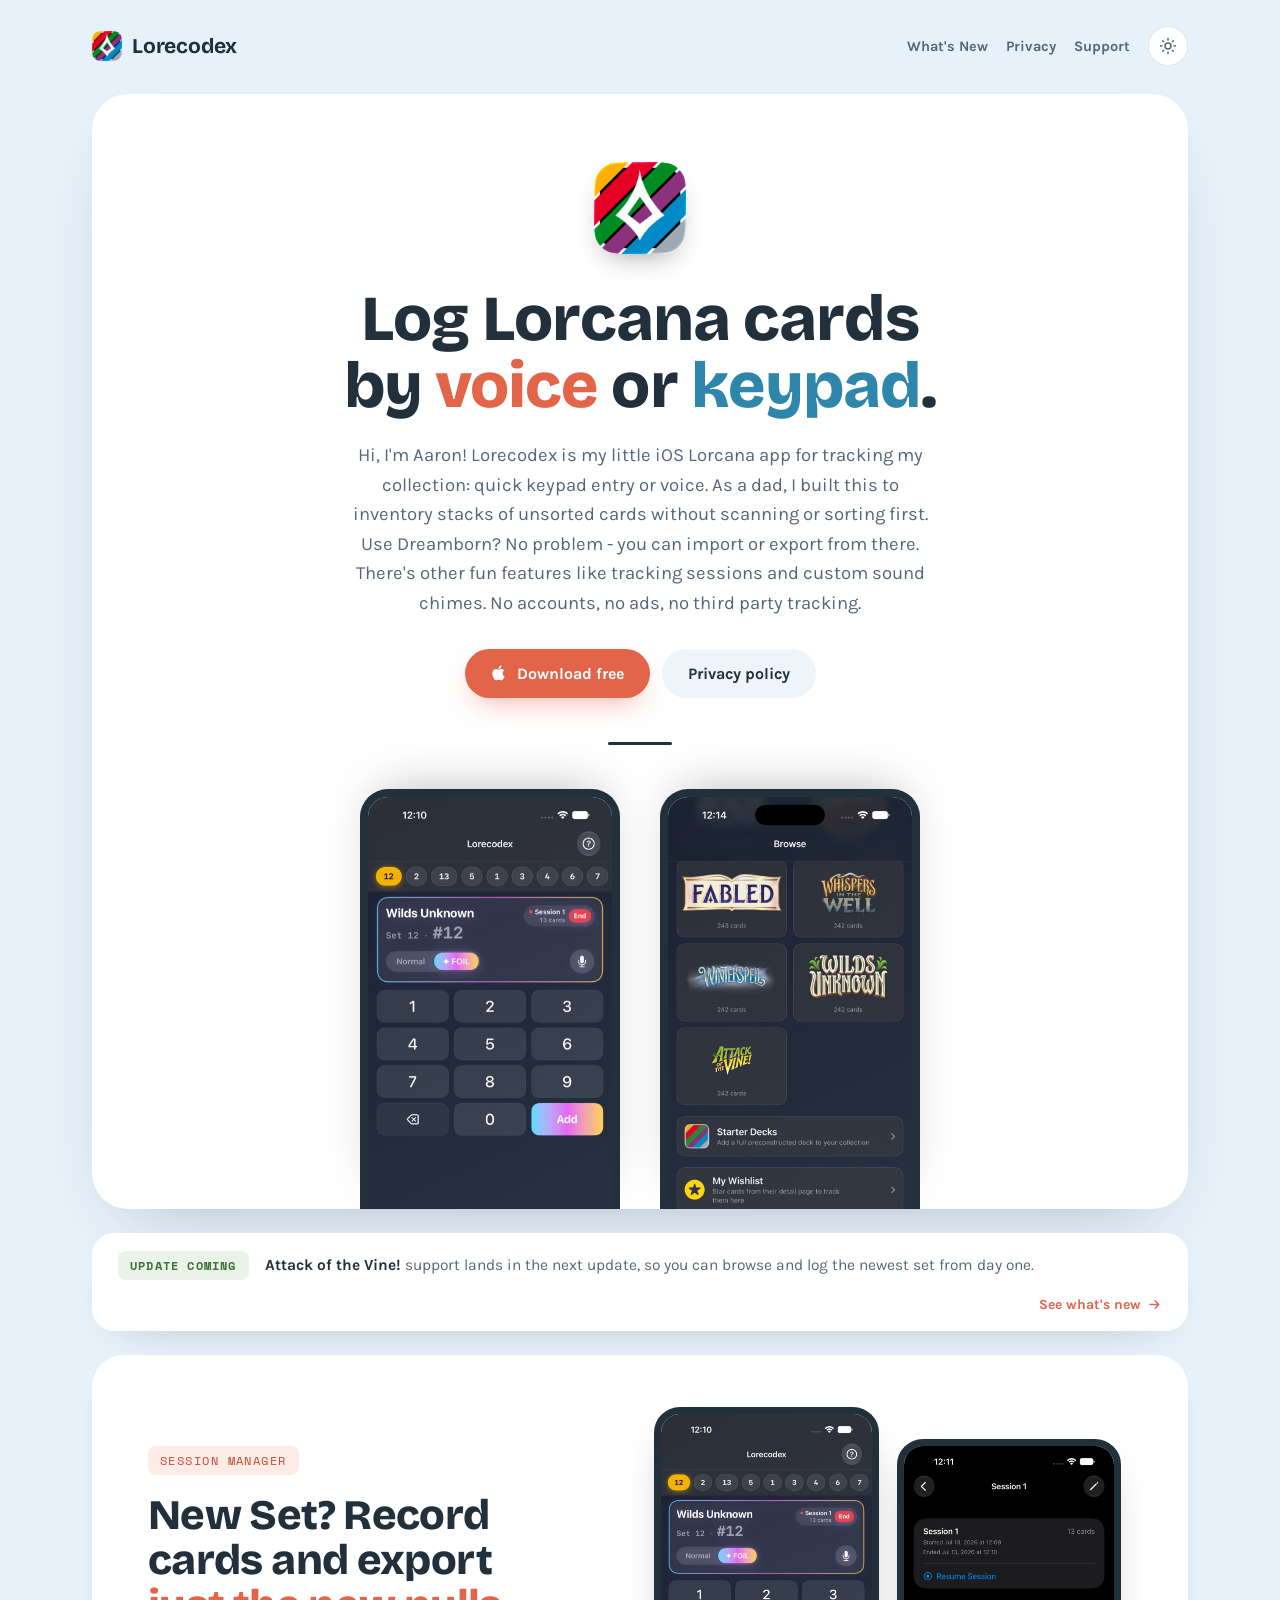
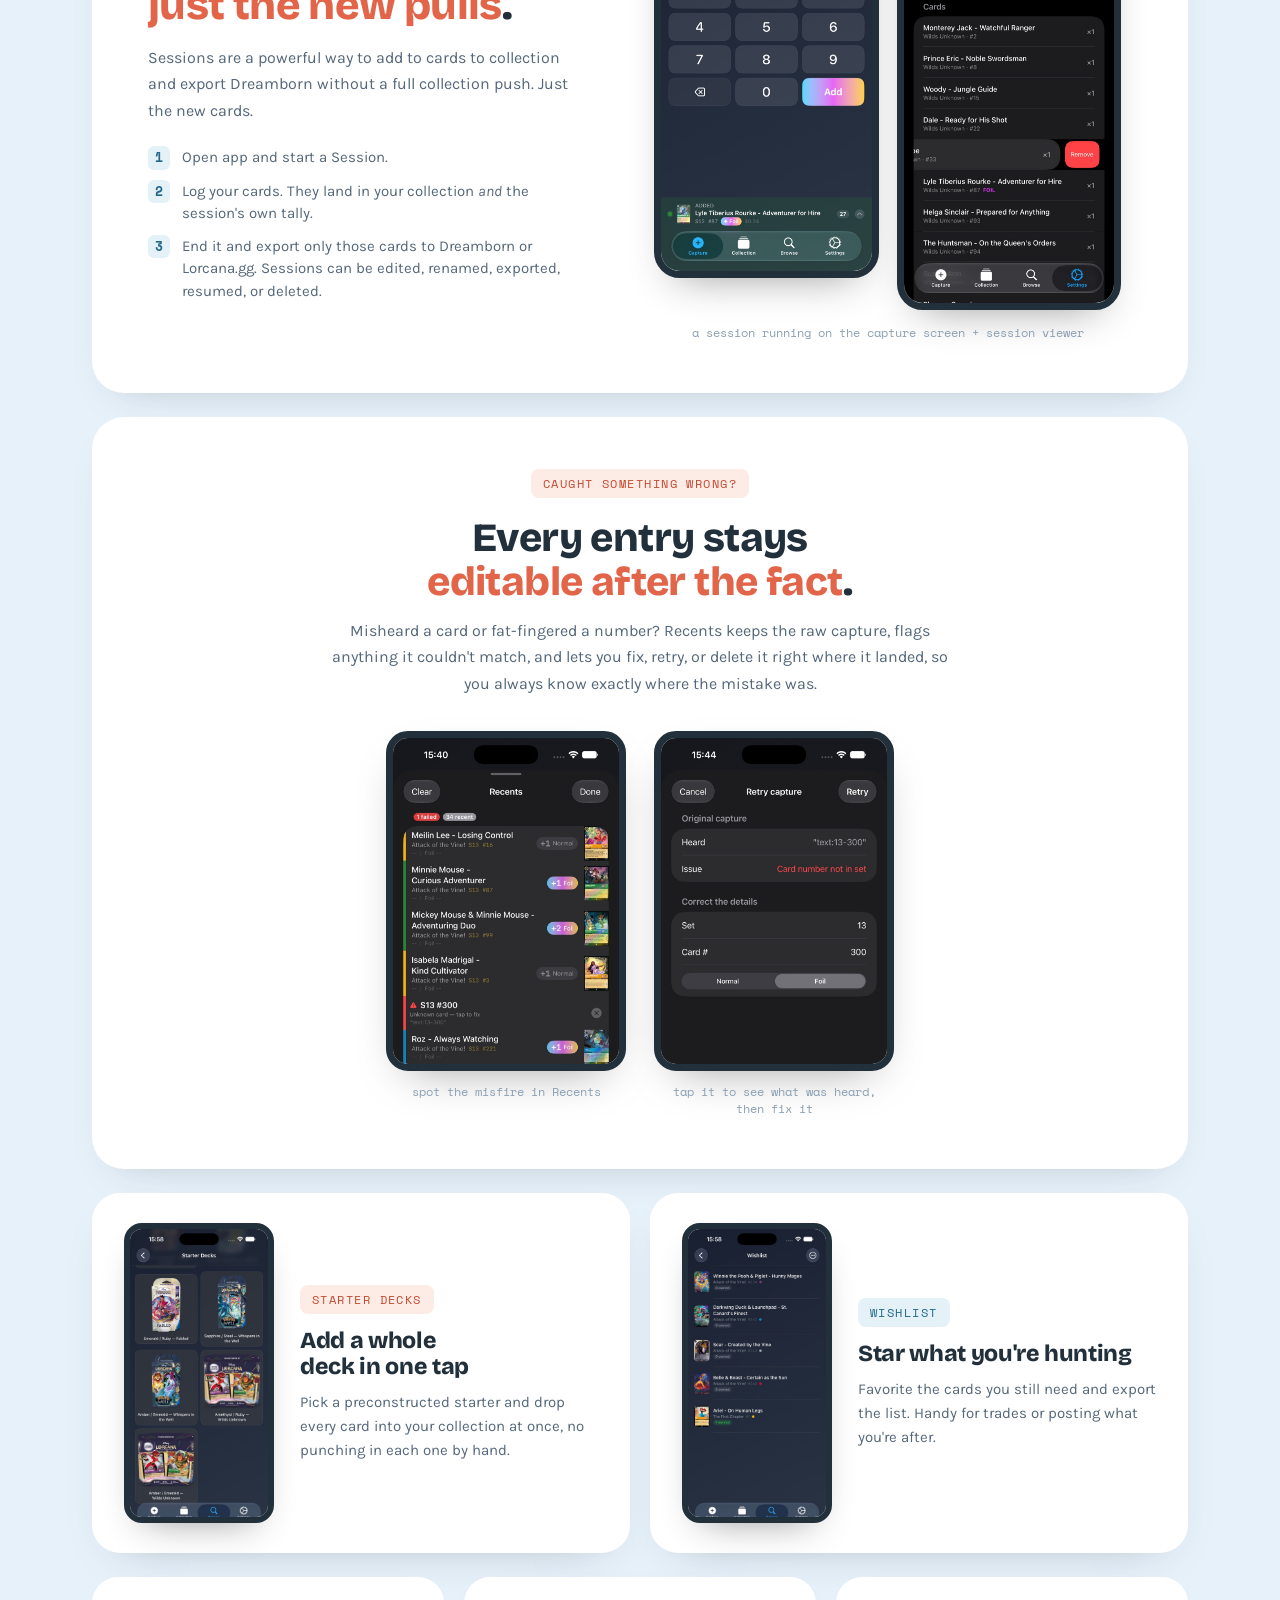
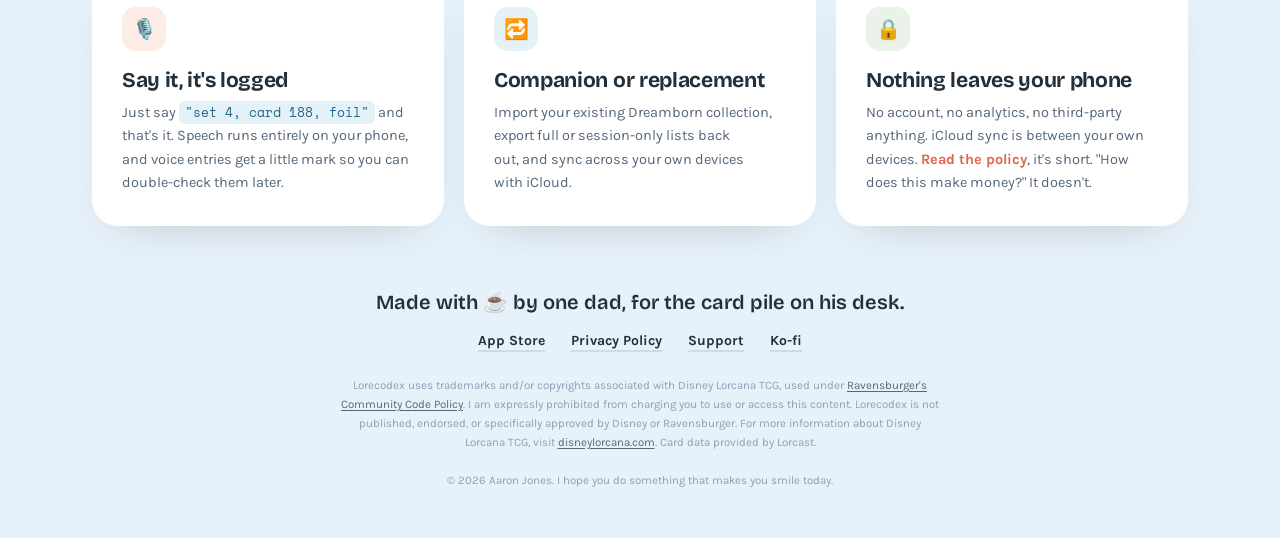
==== commit 48fed9e6: "Site redesign: Pale Sky theme, What's New release timeline, dark mode Full redesign from the Claude " ====
--- a/index.html
+++ b/index.html
@@ -3,1156 +3,399 @@
 <head>
   <meta charset="utf-8" />
   <meta name="viewport" content="width=device-width, initial-scale=1" />
-  <title>Lorecodex — A companion for your Lorcana collection</title>
-  <meta name="description" content="A friendly, private iOS companion for logging your Disney Lorcana TCG collection. Quick number pad, voice capture, session exports. Free. No ads. No account." />
-
-  <link rel="preconnect" href="https://fonts.googleapis.com">
-  <link rel="preconnect" href="https://fonts.gstatic.com" crossorigin>
-  <link href="https://fonts.googleapis.com/css2?family=Cormorant+Garamond:ital,wght@0,400;0,500;0,600;0,700;1,500&family=Geist:wght@300;400;500;600;700&family=Geist+Mono:wght@400;500&display=swap" rel="stylesheet">
-  <link rel="stylesheet" href="shared.css">
-  <link rel="icon" type="image/x-icon" href="/assets/favicon.ico">
+  <title>Lorecodex: Log Lorcana cards by voice or keypad</title>
+  <meta name="description" content="Lorecodex is a small iOS app for logging Disney Lorcana cards by voice or keypad. A private companion to Dreamborn and Lorcana.gg. Not a scanner. Free, no account, no ads." />
+  <link rel="icon" href="assets/app-icon.png" />
+  <!-- Social link previews. If you move to a custom domain, replace the https://aaronmfj.github.io/lorecodex base in these URLs. -->
+  <meta property="og:type" content="website" />
+  <meta property="og:site_name" content="Lorecodex" />
+  <meta property="og:title" content="Lorecodex" />
+  <meta property="og:description" content="A little iOS app for logging Disney Lorcana cards by voice or keypad. Not a scanner. Free, no account, no ads." />
+  <meta property="og:url" content="https://aaronmfj.github.io/lorecodex/" />
+  <meta property="og:image" content="https://aaronmfj.github.io/lorecodex/assets/og-image.png" />
+  <meta property="og:image:width" content="1200" />
+  <meta property="og:image:height" content="630" />
+  <script>
+    (function(){
+      var t = localStorage.getItem('lorecodex-theme');
+      if (t === 'dark' || (!t && window.matchMedia('(prefers-color-scheme: dark)').matches)) {
+        document.documentElement.setAttribute('data-theme', 'dark');
+      }
+    })();
+  </script>
+  <link rel="preload" href="assets/fonts/karla.woff2" as="font" type="font/woff2" crossorigin>
+  <link rel="preload" href="assets/fonts/bricolage-grotesque.woff2" as="font" type="font/woff2" crossorigin>
+  <link rel="stylesheet" href="site.css">
   <style>
-    /* ─── Shared 45° ink-band utilities (echo the app icon) ─── */
-    .ink-bands-bg {
-      position: absolute; inset: 0;
-      pointer-events: none;
+    .page { max-width: 1160px; margin: 0 auto; padding: 28px 32px 0; }
+
+    /* ── HERO ── */
+    .hero-card {
+      background: var(--card);
+      border-radius: 36px;
+      padding: 68px 64px 0;
+      text-align: center;
+      box-shadow: var(--shadow-lg);
       overflow: hidden;
-    }
-    .ink-bands-bg .band {
-      position: absolute;
-      height: 100%;
-      top: 0;
-      transform: rotate(-45deg);
-      transform-origin: top left;
-    }
-    /* explicit 45° stripe layer */
-    .bands-45 {
-      background-image: repeating-linear-gradient(
-        -45deg,
-        var(--ink-amber)    0px,  var(--ink-amber)    100px,
-        rgba(0,0,0,.92)    100px, rgba(0,0,0,.92)    106px,
-        var(--ink-ruby)    106px, var(--ink-ruby)    220px,
-        rgba(0,0,0,.92)    220px, rgba(0,0,0,.92)    226px,
-        var(--ink-emerald) 226px, var(--ink-emerald) 350px,
-        rgba(0,0,0,.92)    350px, rgba(0,0,0,.92)    356px,
-        var(--ink-amethyst)356px, var(--ink-amethyst)490px,
-        rgba(0,0,0,.92)    490px, rgba(0,0,0,.92)    496px,
-        var(--ink-sapphire)496px, var(--ink-sapphire)620px,
-        rgba(0,0,0,.92)    620px, rgba(0,0,0,.92)    626px,
-        var(--ink-steel)   626px, var(--ink-steel)   750px,
-        rgba(0,0,0,.92)    750px, rgba(0,0,0,.92)    756px
-      );
-    }
-
-    /* ── Top nav ─────────────────────────────── */
-    .nav {
-      position: fixed; top: 0; left: 0; right: 0; z-index: 50;
-      display: flex; align-items: center; justify-content: space-between;
-      padding: 18px 32px;
-      backdrop-filter: blur(18px); -webkit-backdrop-filter: blur(18px);
-      background: rgba(15, 11, 9, 0.55);
-      border-bottom: 1px solid var(--dark-line);
-    }
-    .nav-brand { display: flex; align-items: center; gap: 10px; font-family: var(--font-display); font-size: 22px; font-weight: 600; letter-spacing: -0.01em; }
-    .nav-brand .sigil { width: 26px; height: 26px; border-radius: 6px; }
-    .nav-links { display: flex; gap: 28px; font-size: 14px; color: var(--dark-text-2); }
-    .nav-links a:hover { color: var(--dark-text); }
-    .nav .btn { padding: 10px 16px; font-size: 13px; }
-    @media (max-width: 720px) { .nav-links { display: none; } }
-
-    /* ── HERO (card-stack + big icon + ink bands) ─────────── */
-    .hero {
-      position: relative;
-      min-height: 100vh;
+      transition: background 0.3s ease;
+    }
+    .hero-card .icon {
+      width: 92px; height: 92px; border-radius: 24px;
+      box-shadow: 0 12px 28px -12px rgba(0,0,0,.4);
+      margin-bottom: 28px;
+    }
+    .hero-card h1 {
+      font-weight: 800;
+      font-size: clamp(40px, 5.5vw, 64px);
+      line-height: 1.04;
+      margin: 0 0 22px;
+    }
+    .hero-card h1 .hl { color: var(--coral); }
+    .hero-card h1 .hl2 { color: var(--blue); }
+    .hero-card .lede {
+      font-size: 18.5px; line-height: 1.6; color: var(--ink-2);
+      max-width: 54ch; margin: 0 auto 30px;
+    }
+    .hero-ctas { display: flex; gap: 12px; justify-content: center; flex-wrap: wrap; margin-bottom: 44px; }
+    .hero-divider { width: 64px; height: 3px; border-radius: 2px; background: var(--frame); margin: 0 auto 44px; }
+    .hero-shots { display: flex; justify-content: center; gap: 40px; }
+    .hero-shots img {
+      width: 260px; max-width: 38vw; height: 420px; border-radius: 28px 28px 0 0; display: block;
+      border: 8px solid var(--frame); border-bottom: none;
+      box-shadow: 0 -16px 50px -20px rgba(0,0,0,.3);
+      object-fit: cover; object-position: top;
+    }
+
+    @media (max-width: 700px) {
+      .hero-card { padding: 48px 28px 0; }
+      .hero-shots { gap: 20px; }
+    }
+
+    /* ── SESSION MODE feature ── */
+    .session-card {
+      background: var(--card);
+      border-radius: 32px;
+      margin-top: 24px;
+      padding: 52px 56px;
+      box-shadow: var(--shadow-md);
       display: grid;
-      grid-template-columns: 1fr 1fr;
+      grid-template-columns: 1fr 1.1fr;
+      gap: 52px;
       align-items: center;
-      gap: 40px;
-      padding: 140px 60px 80px;
-      overflow: hidden;
-      background: linear-gradient(180deg, #0b0807 0%, #120d0a 60%, #0b0807 100%);
-    }
-    /* diagonal accent panel on the right, behind the phones */
-    .hero-bands {
-      position: absolute;
-      right: -20%;
-      top: -10%;
-      width: 120%;
-      height: 140%;
-      opacity: 0.18;
-      transform: translateX(12%);
-      mask-image: radial-gradient(ellipse 60% 70% at 80% 50%, black 0%, transparent 70%);
-      -webkit-mask-image: radial-gradient(ellipse 60% 70% at 80% 50%, black 0%, transparent 70%);
-      pointer-events: none;
-    }
-    .hero::after {
-      content: "";
-      position: absolute; inset: 0;
-      background-image: url("data:image/svg+xml;utf8,<svg xmlns='http://www.w3.org/2000/svg' width='200' height='200'><filter id='n'><feTurbulence baseFrequency='0.9' numOctaves='2' stitchTiles='stitch'/><feColorMatrix values='0 0 0 0 1  0 0 0 0 0.92  0 0 0 0 0.74  0 0 0 0.04 0'/></filter><rect width='200' height='200' filter='url(%23n)'/></svg>");
-      mix-blend-mode: overlay;
-      pointer-events: none; opacity: 0.5;
-    }
-
-    .hero-copy { position: relative; z-index: 5; max-width: 620px; }
-    .hero-icon-wrap {
-      position: relative;
-      width: 132px; height: 132px;
-      margin-bottom: 36px;
+      transition: background 0.3s ease;
+    }
+    @media (max-width: 860px) { .session-card { grid-template-columns: 1fr; padding: 40px 28px; } }
+    .kicker {
       display: inline-block;
-    }
-    .hero-icon-wrap img {
-      width: 100%; height: 100%;
+      font-family: var(--font-mono);
+      font-size: 12px; letter-spacing: 0.12em; text-transform: uppercase;
+      color: var(--coral-deep);
+      background: var(--coral-soft);
+      padding: 6px 12px; border-radius: 8px;
+      margin-bottom: 18px;
+    }
+    .session-card h2 {
+      font-weight: 800;
+      font-size: clamp(30px, 3.6vw, 42px);
+      line-height: 1.08;
+      margin: 0 0 16px;
+    }
+    .session-card h2 .hl { color: var(--coral); }
+    .session-card p { font-size: 16px; line-height: 1.65; color: var(--ink-2); margin: 0 0 14px; }
+    .session-card p:last-child { margin: 0; }
+    .session-steps {
+      margin: 22px 0 0; padding: 0; list-style: none;
+      display: flex; flex-direction: column; gap: 10px;
+    }
+    .session-steps li {
+      display: flex; align-items: baseline; gap: 12px;
+      font-size: 15px; line-height: 1.5; color: var(--ink-2);
+    }
+    .session-steps .n {
+      font-family: var(--font-mono); font-weight: 700; font-size: 13px;
+      color: var(--blue-deep); background: var(--blue-soft);
+      border-radius: 6px; padding: 2px 7px; flex: none;
+    }
+    .session-visual { display: flex; flex-direction: column; gap: 14px; }
+    .session-shots { display: flex; gap: 18px; justify-content: center; align-items: flex-start; }
+    .session-shots img {
+      width: 46%; max-width: 244px; display: block;
+      border-radius: 26px; border: 7px solid var(--frame);
+      box-shadow: 0 18px 44px -22px rgba(0,0,0,.45);
+    }
+    .session-shots .s2 { margin-top: 32px; }
+    .session-visual .cap {
+      font-family: var(--font-mono); font-size: 11.5px; color: var(--ink-3); text-align: center;
+    }
+
+    /* ── UPDATE STRIP ── */
+    .update-strip {
+      background: var(--card);
+      border-radius: 22px;
+      margin-top: 24px;
+      padding: 18px 26px;
+      box-shadow: var(--shadow-md);
+      display: flex; align-items: center; gap: 16px; flex-wrap: wrap;
+      text-decoration: none;
+      cursor: pointer;
+      transition: background 0.3s ease, box-shadow 0.2s ease, transform 0.15s ease;
+    }
+    .update-strip:hover { box-shadow: var(--shadow-lg); transform: translateY(-1px); }
+    .update-strip .see {
+      margin-left: auto; flex: none;
+      font-size: 14px; font-weight: 700; color: var(--coral);
+      display: inline-flex; align-items: center; gap: 6px; white-space: nowrap;
+    }
+    .update-strip:hover .see { color: var(--coral-deep); }
+    .update-strip .see svg { transition: transform 0.15s ease; }
+    .update-strip:hover .see svg { transform: translateX(3px); }
+    .update-strip .tag {
+      font-family: var(--font-mono); font-size: 12px; font-weight: 700;
+      letter-spacing: 0.1em; text-transform: uppercase;
+      color: var(--green-deep); background: var(--green-soft);
+      padding: 6px 12px; border-radius: 8px; flex: none;
+    }
+    .update-strip p { margin: 0; font-size: 15.5px; line-height: 1.5; color: var(--ink-2); }
+    .update-strip strong { color: var(--ink); }
+
+    /* ── THREE CARDS ── */
+    .row3 { display: grid; grid-template-columns: repeat(3, 1fr); gap: 20px; margin-top: 24px; }
+    @media (max-width: 860px) { .row3 { grid-template-columns: 1fr; } }
+    .b-card {
+      background: var(--card);
+      border-radius: 26px;
+      padding: 30px 30px 32px;
+      box-shadow: var(--shadow-md);
+      transition: background 0.3s ease;
+    }
+    .b-card .dot {
+      width: 44px; height: 44px; border-radius: 14px;
+      display: flex; align-items: center; justify-content: center;
+      font-size: 20px; margin-bottom: 16px;
+    }
+    .b-card h3 { font-size: 21px; font-weight: 700; margin: 0 0 8px; }
+    .b-card p { font-size: 14.5px; line-height: 1.6; color: var(--ink-2); margin: 0; }
+    .b-card code {
+      font-family: var(--font-mono); font-size: 12.5px;
+      background: var(--blue-soft); border-radius: 6px; padding: 2px 6px; color: var(--blue-deep);
+    }
+    .b-card a { font-weight: 700; }
+
+    /* ── FIX-INLINE (full width) ── */
+    .fix-card {
+      background: var(--card);
+      border-radius: 32px;
+      margin-top: 24px;
+      padding: 52px 56px;
+      box-shadow: var(--shadow-md);
+      transition: background 0.3s ease;
+    }
+    .fix-head { max-width: 62ch; margin: 0 auto 8px; text-align: center; }
+    .fix-head h2 { font-weight: 800; font-size: clamp(28px, 3.4vw, 40px); line-height: 1.1; margin: 0 0 14px; }
+    .fix-head h2 .hl { color: var(--coral); }
+    .fix-head p { font-size: 16px; line-height: 1.65; color: var(--ink-2); margin: 0; }
+    .shot-pair { display: flex; gap: 28px; justify-content: center; align-items: flex-start; margin-top: 34px; }
+    .shot-pair figure { margin: 0; display: flex; flex-direction: column; align-items: center; gap: 12px; }
+    .shot-pair img {
+      height: 340px; width: 240px; display: block;
+      border-radius: 22px; border: 7px solid var(--frame);
+      object-fit: cover; object-position: top;
+      box-shadow: 0 18px 44px -22px rgba(0,0,0,.4);
+    }
+    .shot-pair figcaption {
+      font-family: var(--font-mono); font-size: 11.5px; color: var(--ink-3); text-align: center; max-width: 220px;
+    }
+    @media (max-width: 700px) {
+      .fix-card { padding: 40px 24px; }
+      .shot-pair { flex-direction: column; align-items: center; }
+      .shot-pair img { height: 380px; }
+    }
+
+    /* ── DUO (two medium features) ── */
+    .duo { display: grid; grid-template-columns: 1fr 1fr; gap: 20px; margin-top: 24px; }
+    @media (max-width: 820px) { .duo { grid-template-columns: 1fr; } }
+    .duo-card {
+      background: var(--card);
       border-radius: 28px;
-      box-shadow:
-        0 40px 80px -20px rgba(210, 9, 47, 0.45),
-        0 20px 50px -20px rgba(3, 137, 195, 0.35),
-        0 0 0 1px rgba(255,255,255,0.08);
-    }
-    /* soft radial glow behind the icon echoing all 6 inks */
-    .hero-icon-wrap::before {
-      content: "";
-      position: absolute;
-      inset: -30%;
-      background:
-        conic-gradient(from 45deg,
-          var(--ink-amber) 0deg,
-          var(--ink-ruby) 60deg,
-          var(--ink-emerald) 120deg,
-          var(--ink-amethyst) 180deg,
-          var(--ink-sapphire) 240deg,
-          var(--ink-steel) 300deg,
-          var(--ink-amber) 360deg);
-      filter: blur(30px);
-      opacity: 0.28;
-      border-radius: 50%;
-      z-index: -1;
-      animation: slow-rotate 40s linear infinite;
-    }
-    @keyframes slow-rotate { to { transform: rotate(360deg); } }
-
-    .hero h1 {
-      font-family: var(--font-display);
-      font-weight: 500;
-      font-size: clamp(52px, 6.5vw, 96px);
-      line-height: 0.98;
-      letter-spacing: -0.02em;
-      margin: 0 0 22px;
-    }
-    .hero h1 em {
-      font-style: italic;
-      background: linear-gradient(100deg, var(--ink-amber) 0%, var(--ink-ruby) 35%, var(--ink-amethyst) 65%, var(--ink-sapphire) 100%);
-      -webkit-background-clip: text; background-clip: text; color: transparent;
-    }
-    .hero-sub {
-      font-size: clamp(16px, 1.4vw, 18px);
-      line-height: 1.55;
-      color: var(--dark-text-2);
-      max-width: 52ch;
-      margin: 0 0 32px;
-    }
-    .hero-ctas { display: flex; gap: 12px; flex-wrap: wrap; margin-bottom: 40px; }
-    .hero-chips { display: flex; flex-wrap: wrap; gap: 8px; }
-
-    /* card-stack on the right (C-style) */
-    .hero-stack {
-      position: relative; z-index: 2;
-      height: 720px;
-      display: flex; align-items: center; justify-content: center;
-    }
-    .hero-stack .stack-card {
-      position: absolute;
-      width: 240px;
-      border-radius: 20px;
-      background: linear-gradient(180deg, #2a2420, #14100d);
-      padding: 6px;
-      box-shadow:
-        0 50px 100px -30px rgba(0,0,0,.75),
-        0 0 0 1px rgba(255,255,255,.06);
-      transition: transform .4s cubic-bezier(.2,.7,.3,1);
-    }
-    .hero-stack .stack-card .inner { border-radius: 16px; overflow: hidden; aspect-ratio: 460/940; background: #000; }
-    .hero-stack .stack-card .inner img { display: block; width: 100%; height: 100%; object-fit: cover; }
-    .hero-stack .s1 { transform: translate(-200px, 30px) rotate(-12deg); }
-    .hero-stack .s2 { transform: translate(-60px, -10px) rotate(-4deg); z-index: 2; }
-    .hero-stack .s3 { transform: translate(90px, 20px) rotate(6deg); z-index: 3; }
-    .hero-stack .s4 { transform: translate(220px, -20px) rotate(14deg); }
-    .hero-stack:hover .s1 { transform: translate(-230px, 20px) rotate(-14deg); }
-    .hero-stack:hover .s4 { transform: translate(250px, -30px) rotate(16deg); }
-
-    @media (max-width: 1200px) {
-      .hero { grid-template-columns: 1fr; padding: 120px 32px 60px; }
-      .hero-stack { height: 540px; margin-top: 20px; }
-      .hero-stack .stack-card { width: 200px; }
-      .hero-stack .s1 { transform: translate(-150px, 20px) rotate(-12deg); }
-      .hero-stack .s2 { transform: translate(-50px, -10px) rotate(-4deg); }
-      .hero-stack .s3 { transform: translate(70px, 20px) rotate(6deg); }
-      .hero-stack .s4 { transform: translate(180px, -20px) rotate(14deg); }
-      .hero-stack:hover .s1 { transform: translate(-170px, 15px) rotate(-14deg); }
-      .hero-stack:hover .s4 { transform: translate(200px, -25px) rotate(16deg); }
-    }
-    @media (max-width: 600px) {
-      .hero-stack { height: 440px; }
-      .hero-stack .stack-card { width: 160px; }
-      .hero-stack .s1 { transform: translate(-110px, 20px) rotate(-12deg); }
-      .hero-stack .s2 { transform: translate(-36px, -10px) rotate(-4deg); }
-      .hero-stack .s3 { transform: translate(54px, 20px) rotate(6deg); }
-      .hero-stack .s4 { transform: translate(140px, -20px) rotate(14deg); }
-    }
-
-    /* ── 45° INK BAND DIVIDER (visible band, icon-style) ── */
-    .ink-band-divider {
-      position: relative;
-      height: 120px;
-      overflow: hidden;
-      background: #0b0807;
-    }
-    .ink-band-divider .bands {
-      position: absolute;
-      inset: -40px -40px;
-      background-image: repeating-linear-gradient(
-        -45deg,
-        var(--ink-amber)    0px,  var(--ink-amber)    90px,
-        #0b0807             90px, #0b0807             96px,
-        var(--ink-ruby)     96px, var(--ink-ruby)     186px,
-        #0b0807            186px, #0b0807            192px,
-        var(--ink-emerald) 192px, var(--ink-emerald) 282px,
-        #0b0807            282px, #0b0807            288px,
-        var(--ink-amethyst)288px, var(--ink-amethyst)378px,
-        #0b0807            378px, #0b0807            384px,
-        var(--ink-sapphire)384px, var(--ink-sapphire)474px,
-        #0b0807            474px, #0b0807            480px,
-        var(--ink-steel)   480px, var(--ink-steel)   570px,
-        #0b0807            570px, #0b0807            576px
-      );
-    }
-
-    /* ── FEATURES (cream) — lead with provided list ─── */
-    .features {
-      background: var(--cream);
-      color: var(--ink-body);
-      padding: 120px 0;
-      position: relative;
-    }
-    .features-header { text-align: center; margin-bottom: 72px; }
-    .features-header h2 {
-      font-family: var(--font-display);
-      font-weight: 500;
-      font-size: clamp(40px, 5vw, 68px);
-      line-height: 1.04;
-      max-width: 22ch; margin: 12px auto 20px;
-    }
-    .features-header h2 em { font-style: italic; color: var(--ink-amethyst); }
-    .features-header p { max-width: 52ch; margin: 0 auto; color: var(--ink-body-2); font-size: 17px; line-height: 1.55; }
-
-    .f-grid {
-      display: grid;
-      grid-template-columns: repeat(12, 1fr);
-      gap: 20px;
-      max-width: 1200px; margin: 0 auto; padding: 0 32px;
-    }
-    .f-card {
-      background: #fff;
-      border-radius: 22px;
-      padding: 32px;
-      border: 1px solid rgba(43,35,25,0.08);
-      box-shadow: 0 1px 0 rgba(255,255,255,0.5) inset, 0 18px 40px -30px rgba(43,35,25,0.25);
-      position: relative;
-      overflow: hidden;
-      transition: transform .25s ease, box-shadow .25s ease;
-    }
-    .f-card:hover {
-      transform: translateY(-3px);
-      box-shadow: 0 1px 0 rgba(255,255,255,0.5) inset, 0 28px 60px -30px rgba(43,35,25,0.35);
-    }
-    .f-card .eyebrow { color: var(--ink-body-3); margin-bottom: 14px; }
-    .f-card h3 { font-family: var(--font-display); font-size: 30px; line-height: 1.1; font-weight: 500; margin: 0 0 12px; letter-spacing: -0.01em; }
-    .f-card p { font-size: 15px; line-height: 1.55; color: var(--ink-body-2); margin: 0; }
-    .f-card .visual { margin-top: 22px; }
-
-    .f-c-6 { grid-column: span 6; }
-    .f-c-4 { grid-column: span 4; }
-    .f-c-8 { grid-column: span 8; }
-    .f-c-12 { grid-column: span 12; }
-    @media (max-width: 900px) { .f-c-6, .f-c-4, .f-c-8 { grid-column: span 12; } }
-
-    /* Session mode visual */
-    .sess {
-      padding: 20px; border-radius: 14px;
-      background: linear-gradient(180deg, #1a1410, #120c09);
-      color: var(--dark-text);
-    }
-    .sess-head {
-      display: flex; justify-content: space-between; align-items: center;
-      padding-bottom: 12px; margin-bottom: 10px;
-      border-bottom: 1px solid rgba(255,255,255,0.08);
-    }
-    .sess-pill {
-      display: inline-flex; align-items: center; gap: 6px;
-      padding: 4px 10px; border-radius: 999px;
-      background: rgba(210,9,47,0.12); border: 1px solid rgba(210,9,47,0.3);
-      font-size: 11px; font-weight: 600; letter-spacing: .08em; text-transform: uppercase;
-      color: var(--ink-ruby);
-    }
-    .sess-pill .dot { width: 6px; height: 6px; border-radius: 50%; background: var(--ink-ruby); animation: shimmer 1.2s ease-in-out infinite; }
-    .sess-row {
-      display: grid; grid-template-columns: 3px 1fr auto; gap: 12px;
-      padding: 10px 0; border-bottom: 1px solid rgba(255,255,255,0.04); align-items: center;
-    }
-    .sess-row:last-child { border-bottom: none; }
-    .sess-row .stripe { width: 3px; height: 28px; border-radius: 2px; }
-    .sess-row .name { font-size: 12px; font-weight: 500; }
-    .sess-row .sub { font-size: 10px; color: var(--dark-text-3); font-family: var(--font-mono); margin-top: 2px; }
-    .sess-row .qty { font-size: 10px; font-family: var(--font-mono); padding: 3px 8px; border-radius: 999px; background: rgba(255,255,255,0.05); }
-    .sess-row .qty.foil { background: linear-gradient(135deg, var(--ink-sapphire), var(--ink-amethyst), var(--ink-amber)); color: #fff; }
-
-    /* Voice transcript */
-    .voice-box {
-      background: linear-gradient(180deg, #1a1410, #241c17);
-      color: var(--dark-text);
-      border-radius: 14px;
-      padding: 22px;
-      position: relative;
-    }
-    .voice-box .mic {
-      position: absolute; top: 16px; right: 16px;
-      width: 40px; height: 40px;
-      border-radius: 50%;
-      background: var(--ink-ruby);
-      display: flex; align-items: center; justify-content: center;
-      box-shadow: 0 0 0 0 rgba(210,9,47,.6);
-      animation: mic-pulse 2s ease-out infinite;
-    }
-    @keyframes mic-pulse {
-      0%   { box-shadow: 0 0 0 0 rgba(210,9,47,.6); }
-      70%  { box-shadow: 0 0 0 16px rgba(210,9,47,0); }
-      100% { box-shadow: 0 0 0 0 rgba(210,9,47,0); }
-    }
-    .voice-transcript {
-      font-family: var(--font-mono);
-      font-size: 15px; line-height: 1.6;
-      color: var(--dark-text-2);
-      margin: 28px 0 10px; padding-right: 40px;
-    }
-    .voice-transcript .live { color: var(--ink-ruby); font-weight: 500; }
-    .voice-transcript .caret {
-      display: inline-block; width: 6px; height: 14px;
-      background: var(--ink-ruby); vertical-align: -2px; margin-left: 2px;
-      animation: shimmer 1s steps(2) infinite;
-    }
-    .voice-tag {
-      font-size: 11px; font-family: var(--font-mono);
-      padding: 4px 10px; border-radius: 6px;
-      background: rgba(255,255,255,0.05);
-      color: var(--dark-text-2);
-      display: inline-flex; align-items: center; gap: 6px;
-    }
-    .voice-tag .mark { color: var(--ink-amber); font-weight: 600; }
-
-    /* Feature device shot */
-    .f-shot {
-      width: 100%;
-      border-radius: 14px;
-      aspect-ratio: 460/600;
-      object-fit: contain;
-      object-position: top;
-      background: #0f0b09;
-      border: 1px solid rgba(43,35,25,0.08);
-    }
-
-    /* ── PRIVACY (dark, with 45° band accent) ── */
-    .privacy {
-      background: var(--dark-bg);
-      color: var(--dark-text);
-      padding: 120px 0;
-      position: relative;
-      overflow: hidden;
-    }
-    .privacy-band-left {
-      position: absolute;
-      left: -80px; top: -80px; bottom: -80px;
-      width: 180px;
-      transform: rotate(-45deg); transform-origin: top left;
-      background-image: repeating-linear-gradient(
-        to right,
-        var(--ink-amber) 0, var(--ink-amber) 24px,
-        transparent 24px, transparent 48px,
-        var(--ink-emerald) 48px, var(--ink-emerald) 72px,
-        transparent 72px, transparent 96px,
-        var(--ink-sapphire) 96px, var(--ink-sapphire) 120px,
-        transparent 120px, transparent 144px
-      );
-      opacity: 0.12;
-    }
-    .privacy .wrap { position: relative; z-index: 2; text-align: center; }
-    .privacy h2 {
-      font-family: var(--font-display); font-weight: 500;
-      font-size: clamp(40px, 6vw, 84px);
-      line-height: 1.02; letter-spacing: -0.015em;
-      margin-bottom: 24px;
-    }
-    .privacy h2 em { font-style: italic; color: var(--ink-emerald); }
-    .privacy p { max-width: 54ch; margin: 0 auto 48px; font-size: 17px; line-height: 1.55; color: var(--dark-text-2); }
-
-    .privacy-stats {
-      display: grid; grid-template-columns: repeat(4, 1fr); gap: 16px;
-      max-width: 840px; margin: 0 auto;
-    }
-    .privacy-stat {
-      padding: 28px 16px;
-      border: 1px solid var(--dark-line);
-      border-radius: 14px;
-      background: rgba(255,255,255,0.02);
-    }
-    .privacy-stat .n {
-      display: block;
-      font-family: var(--font-display); font-size: 48px; line-height: 1;
-      font-weight: 500; margin-bottom: 8px; letter-spacing: -0.02em;
-    }
-    .privacy-stat .lbl { font-size: 12px; color: var(--dark-text-2); line-height: 1.4; }
-    @media (max-width: 720px) { .privacy-stats { grid-template-columns: repeat(2, 1fr); } }
-
-    /* ── EXPORTS (cream, simpler) ── */
-    .exports {
-      background: var(--cream);
-      color: var(--ink-body);
-      padding: 120px 0;
-    }
-    .exports .wrap { max-width: 1100px; margin: 0 auto; padding: 0 32px; }
-    .ex-head { text-align: center; margin-bottom: 56px; }
-    .ex-head h2 {
-      font-family: var(--font-display); font-weight: 500;
-      font-size: clamp(36px, 5vw, 60px); line-height: 1.05;
-      max-width: 24ch; margin: 12px auto 16px;
-    }
-    .ex-head h2 em { font-style: italic; color: var(--ink-sapphire); }
-    .ex-head p { max-width: 48ch; margin: 0 auto; color: var(--ink-body-2); font-size: 16px; line-height: 1.55; }
-    .ex-grid {
-      display: grid; grid-template-columns: repeat(4, 1fr); gap: 16px;
-    }
-    @media (max-width: 900px) { .ex-grid { grid-template-columns: repeat(2, 1fr); } }
-    .ex-card {
-      background: #fff;
-      border-radius: 18px;
-      padding: 24px;
-      border: 1px solid rgba(43,35,25,0.08);
-      display: flex; flex-direction: column; gap: 10px;
-    }
-    .ex-card .glyph {
-      width: 32px; height: 32px;
-      border-radius: 8px;
-      background-image: repeating-linear-gradient(
-        -45deg,
-        var(--c1) 0, var(--c1) 10px,
-        rgba(0,0,0,.85) 10px, rgba(0,0,0,.85) 12px,
-        var(--c2) 12px, var(--c2) 22px,
-        rgba(0,0,0,.85) 22px, rgba(0,0,0,.85) 24px
-      );
-      margin-bottom: 6px;
-    }
-    .ex-card h3 { font-family: var(--font-display); font-weight: 500; font-size: 22px; margin: 0; line-height: 1.15; }
-    .ex-card p { font-size: 14px; line-height: 1.5; color: var(--ink-body-2); margin: 0; }
-
-    /* ── FOOTER ── */
-    .footer {
-      background: #0b0807;
-      color: var(--dark-text);
-      padding: 96px 0 40px;
-      border-top: 1px solid var(--dark-line);
-      position: relative;
-      overflow: hidden;
-    }
-    .footer::before {
-      content: "";
-      position: absolute;
-      right: -20%; top: -40%;
-      width: 600px; height: 600px;
-      background-image: repeating-linear-gradient(
-        -45deg,
-        var(--ink-amber)    0, var(--ink-amber)    40px,
-        transparent        40px, transparent        60px,
-        var(--ink-ruby)    60px, var(--ink-ruby)   100px,
-        transparent       100px, transparent       120px,
-        var(--ink-emerald)120px, var(--ink-emerald)160px,
-        transparent       160px, transparent       180px,
-        var(--ink-amethyst)180px, var(--ink-amethyst)220px,
-        transparent       220px, transparent       240px,
-        var(--ink-sapphire)240px, var(--ink-sapphire)280px
-      );
-      opacity: 0.08;
-      transform: rotate(-8deg);
-      pointer-events: none;
-    }
-    .footer .wrap { position: relative; z-index: 2; }
-    .footer-top { display: grid; grid-template-columns: 1fr 1fr; gap: 48px; margin-bottom: 72px; align-items: center; }
-    .footer-top h2 { font-size: clamp(36px, 5vw, 64px); line-height: 1; font-family: var(--font-display); font-weight: 500; letter-spacing: -0.015em; }
-    .footer-top h2 em { font-style: italic; background: linear-gradient(100deg, var(--ink-amber), var(--ink-amethyst), var(--ink-sapphire)); -webkit-background-clip: text; background-clip: text; color: transparent; }
-    .footer-bottom {
-      display: flex; justify-content: space-between; align-items: flex-start;
-      padding-top: 32px; border-top: 1px solid var(--dark-line);
-      gap: 40px; flex-wrap: wrap;
-    }
-    .footer-cols { display: flex; gap: 48px; }
-    .footer-col h4 { font-family: var(--font-body); font-size: 12px; text-transform: uppercase; letter-spacing: 0.12em; color: var(--dark-text-3); margin-bottom: 14px; font-weight: 500; }
-    .footer-col a { display: block; font-size: 14px; color: var(--dark-text-2); padding: 4px 0; }
-    .footer-col a:hover { color: var(--dark-text); }
-    .footer-disclaimer {
-      max-width: 68ch; font-size: 12px; color: var(--dark-text-3);
-      line-height: 1.6; padding-top: 32px;
-      border-top: 1px solid var(--dark-line); margin-top: 32px;
-    }
-    .footer-disclaimer a { color: var(--dark-text-2); text-decoration: underline; text-decoration-color: rgba(255,255,255,0.2); }
-    @media (max-width: 720px) {
-      .footer-top { grid-template-columns: 1fr; }
-      .footer-cols { flex-wrap: wrap; gap: 32px; }
-    }
-
-    /* reveal */
-    .reveal { opacity: 0; transform: translateY(14px); transition: opacity .8s ease, transform .8s ease; }
-    .reveal.in { opacity: 1; transform: translateY(0); }
+      padding: 30px 32px;
+      box-shadow: var(--shadow-md);
+      display: flex; gap: 26px; align-items: center;
+      transition: background 0.3s ease;
+    }
+    .duo-shot { flex: none; }
+    .duo-shot img {
+      width: 150px; height: 300px; display: block;
+      border-radius: 18px; border: 6px solid var(--frame);
+      object-fit: cover; object-position: top;
+      box-shadow: 0 16px 38px -20px rgba(0,0,0,.45);
+    }
+    .duo-text .kicker { margin-bottom: 14px; }
+    .duo-text h3 { font-weight: 800; font-size: 23px; line-height: 1.12; margin: 0 0 10px; }
+    .duo-text p { font-size: 15px; line-height: 1.6; color: var(--ink-2); margin: 0; }
+    .duo-text .kicker.k2 { color: var(--blue-deep); background: var(--blue-soft); }
+    @media (max-width: 480px) { .duo-card { flex-direction: column; text-align: center; align-items: center; } }
+
+    .foot { margin-top: 44px; }
   </style>
 </head>
 <body data-screen-label="landing">
 
-  <!-- ───── NAV ───── -->
-  <nav class="nav">
-    <a class="nav-brand" href="#">
-      <img class="sigil" src="assets/app-icon.png" alt=""/>
+  <header class="topbar">
+    <a class="brand" href="index.html">
+      <img src="assets/app-icon.png" alt=""/>
       Lorecodex
     </a>
-    <div class="nav-links">
-      <a href="#features">Features</a>
-      <a href="#privacy">Privacy</a>
-      <a href="faq.html">FAQ</a>
-      <a href="support.html">Support</a>
+    <div class="side">
+      <a class="navlink" href="whatsnew.html">What's New</a>
+      <a class="navlink" href="privacy.html">Privacy</a>
+      <a class="navlink" href="support.html">Support</a>
+      <button class="theme-toggle" type="button" aria-label="Toggle dark mode">
+        <svg class="sun" width="18" height="18" viewBox="0 0 24 24" fill="none" stroke="currentColor" stroke-width="2" stroke-linecap="round"><circle cx="12" cy="12" r="4"/><path d="M12 2v2M12 20v2M4.9 4.9l1.4 1.4M17.7 17.7l1.4 1.4M2 12h2M20 12h2M4.9 19.1l1.4-1.4M17.7 6.3l1.4-1.4"/></svg>
+        <svg class="moon" width="18" height="18" viewBox="0 0 24 24" fill="none" stroke="currentColor" stroke-width="2" stroke-linecap="round" stroke-linejoin="round"><path d="M21 12.8A9 9 0 1 1 11.2 3a7 7 0 0 0 9.8 9.8z"/></svg>
+      </button>
     </div>
-    <a class="btn btn-primary" href="#download">Download</a>
-  </nav>
-
-  <!-- ───── HERO — big icon, stack of phones, 45° ink bands ───── -->
-  <section class="hero" data-screen-label="hero">
-    <!-- 45° ink-band background tint (echoes app icon) -->
-    <div class="hero-bands bands-45" aria-hidden="true"></div>
-
-    <div class="hero-copy">
-      <div class="hero-icon-wrap">
-        <img src="assets/app-icon.png" alt="Lorecodex app icon"/>
-      </div>
-
-      <h1 data-tw="hero.headline">
-        A friendly <em>codex</em><br/>
-        for your collection.
-      </h1>
-      <p class="hero-sub" data-tw="hero.sub">
-        Lorecodex is a small, private iOS companion to the Lorcana tools you already love.
-        Log what you pull without sorting first, open new packs in a Session, and export
-        just the new cards — no duplicating your collection in Dreamborn.
-      </p>
-
+  </header>
+
+  <main class="page">
+
+    <!-- ── HERO ── -->
+    <section class="hero-card" data-screen-label="hero">
+      <img class="icon" src="assets/app-icon.png" alt="Lorecodex app icon"/>
+      <h1>Log Lorcana cards<br/>by <span class="hl">voice</span> or <span class="hl2">keypad</span>.</h1>
+      <p class="lede">Hi, I'm Aaron! Lorecodex is my little iOS Lorcana app for tracking my collection: quick keypad entry or voice. As a dad, I built this to inventory stacks of unsorted cards without scanning or sorting first. Use Dreamborn? No problem - you can import or export from there. There's other fun features like tracking sessions and custom sound chimes. No accounts, no ads, no third party tracking.</p>
       <div class="hero-ctas">
-        <a class="btn btn-primary" href="#download">
+        <a class="btn btn-coral" href="https://apps.apple.com/us/app/lorecodex/id6760411249" target="_blank" rel="noopener">
           <svg width="16" height="16" viewBox="0 0 16 16" fill="currentColor"><path d="M11.6 8.4c0-1.9 1.5-2.8 1.6-2.8-.9-1.3-2.3-1.5-2.7-1.5-1.2-.1-2.3.7-2.9.7-.6 0-1.5-.7-2.5-.7-1.3 0-2.4.7-3.1 1.9-1.3 2.3-.3 5.6.9 7.4.6.9 1.4 1.9 2.4 1.9.9 0 1.3-.6 2.5-.6 1.1 0 1.5.6 2.5.6 1 0 1.7-.9 2.3-1.8.7-1 1-2.1 1-2.1s-1.9-.8-2-3zM9.8 2.7c.5-.6.9-1.5.8-2.3-.8 0-1.7.5-2.3 1.2-.5.6-.9 1.5-.8 2.3.9.1 1.8-.5 2.3-1.2z"/></svg>
-          Download on App Store
+          Download free
         </a>
-        <a class="btn btn-ghost" href="#features">See what's inside →</a>
-      </div>
-
-      <div class="hero-chips" data-tw-section="hero.chips">
-        <span class="ink-chip"><span class="dot" style="background:var(--ink-amber); color:var(--ink-amber);"></span>Free</span>
-        <span class="ink-chip"><span class="dot" style="background:var(--ink-emerald); color:var(--ink-emerald);"></span>No account</span>
-        <span class="ink-chip"><span class="dot" style="background:var(--ink-sapphire); color:var(--ink-sapphire);"></span>No ads</span>
-        <span class="ink-chip"><span class="dot" style="background:var(--ink-ruby); color:var(--ink-ruby);"></span>No tracking</span>
-      </div>
-    </div>
-
-    <div class="hero-stack" data-tw-section="hero.stack">
-      <div class="stack-card s1"><div class="inner"><img src="assets/screen-recents.png" alt=""/></div></div>
-      <div class="stack-card s2"><div class="inner"><img src="assets/screen-browse.png" alt=""/></div></div>
-      <div class="stack-card s3"><div class="inner"><img src="assets/screen-entry.png" alt=""/></div></div>
-      <div class="stack-card s4"><div class="inner"><img src="assets/screen-card-moana.png" alt=""/></div></div>
-    </div>
-  </section>
-
-  <!-- ───── 45° INK BAND DIVIDER ───── -->
-  <div class="ink-band-divider" aria-hidden="true">
-    <div class="bands"></div>
-  </div>
-
-  <!-- ───── FEATURES ───── -->
-  <section class="features" id="features" data-screen-label="features" data-tw-section="section.features">
-    <div class="features-header reveal">
-      <div class="eyebrow" style="justify-content: center; color: var(--ink-body-3);"><span class="gem" style="color: var(--ink-amber); width: 8px; height: 8px;"></span> Features</div>
-      <h2 data-tw="features.headline">Built for the <em>mess</em> of a new release.</h2>
-      <p data-tw="features.sub">Stacks of unsorted cards, a pile of hot singles, and no time to fuss. Here's what Lorecodex does to help.</p>
-    </div>
-
-    <div class="f-grid">
-      <!-- Session mode (hero feature) -->
-      <article class="f-card f-c-6 reveal" data-tw-feat="session">
-        <div class="eyebrow"><span class="gem" style="color: var(--ink-ruby); width: 8px; height: 8px;"></span> Session mode</div>
-        <h3 data-tw="feat.session.title">Export just the new pulls — don't duplicate your collection.</h3>
-        <p data-tw="feat.session.body">Start a Session when you crack a box. New cards go into your permanent collection <em>and</em> into a session bundle. Export the session on its own to Dreamborn — clean, no overlap.</p>
-        <div class="visual">
-          <div class="sess">
-            <div class="sess-head">
-              <span class="sess-pill"><span class="dot"></span>Session 1</span>
-              <span class="mono" style="color: var(--dark-text-3);">28 cards</span>
-            </div>
-            <div class="sess-row">
-              <div class="stripe" style="background:var(--ink-amber)"></div>
-              <div><div class="name">Hercules — Spectral Demigod</div><div class="sub">S11 · #214</div></div>
-              <div class="qty foil">+1 Foil</div>
-            </div>
-            <div class="sess-row">
-              <div class="stripe" style="background:var(--ink-sapphire)"></div>
-              <div><div class="name">Moana — Curious Explorer</div><div class="sub">S11 · #242</div></div>
-              <div class="qty foil">+1 Foil</div>
-            </div>
-            <div class="sess-row">
-              <div class="stripe" style="background:var(--ink-emerald)"></div>
-              <div><div class="name">David — Protective Snowboarder</div><div class="sub">S11 · #9</div></div>
-              <div class="qty">+1</div>
-            </div>
-          </div>
+        <a class="btn btn-quiet" href="privacy.html">Privacy policy</a>
+      </div>
+      <div class="hero-divider"></div>
+      <div class="hero-shots">
+        <img class="sh1" src="assets/screen-session-active.jpg" alt="Capture screen with a live session badge showing 13 cards"/>
+        <img class="sh2" src="assets/screen-browse-sets.jpg" alt="Browse screen with all sets including Attack of the Vine"/>
+      </div>
+    </section>
+
+    <!-- ── UPDATE STRIP ── -->
+    <a class="update-strip" href="whatsnew.html" data-screen-label="update-strip">
+      <span class="tag">Update coming</span>
+      <p><strong>Attack of the Vine!</strong> support lands in the next update, so you can browse and log the newest set from day one.</p>
+      <span class="see">See what's new <svg width="15" height="15" viewBox="0 0 24 24" fill="none" stroke="currentColor" stroke-width="2.2" stroke-linecap="round" stroke-linejoin="round"><path d="M5 12h14M13 6l6 6-6 6"/></svg></span>
+    </a>
+
+    <!-- ── SESSION MODE ── -->
+    <section class="session-card" data-screen-label="session-mode">
+      <div>
+        <span class="kicker">SESSION MANAGER</span>
+        <h2>New Set? Record cards and export <span class="hl">just the new pulls</span>.</h2>
+        <p>Sessions are a powerful way to add to cards to collection and export Dreamborn without a full collection push. Just the new cards.</p>
+        <ul class="session-steps">
+          <li><span class="n">1</span><span>Open app and start a Session.</span></li>
+          <li><span class="n">2</span><span>Log your cards. They land in your collection <em>and</em> the session's own tally.</span></li>
+          <li><span class="n">3</span><span>End it and export only those cards to Dreamborn or Lorcana.gg. Sessions can be edited, renamed, exported, resumed, or deleted.</span></li>
+        </ul>
+      </div>
+      <div class="session-visual">
+        <div class="session-shots">
+          <img src="assets/screen-session-active.jpg" alt="Capture screen with a live session badge showing 13 cards"/>
+          <img class="s2" src="assets/screen-session-detail.jpg" alt="Session detail screen listing the cards pulled in that session"/>
+        </div>
+        <span class="cap">a session running on the capture screen + session viewer</span>
+      </div>
+    </section>
+
+    <!-- ── FIX INLINE ── -->
+    <section class="fix-card" data-screen-label="fix-inline">
+      <div class="fix-head">
+        <span class="kicker">Caught something wrong?</span>
+        <h2>Every entry stays <span class="hl">editable after the fact</span>.</h2>
+        <p>Misheard a card or fat-fingered a number? Recents keeps the raw capture, flags anything it couldn't match, and lets you fix, retry, or delete it right where it landed, so you always know exactly where the mistake was.</p>
+      </div>
+      <div class="shot-pair">
+        <figure>
+          <img src="assets/screen-review-queue.jpg" alt="Recents queue with a failed entry flagged for quick inline fixing"/>
+          <figcaption>spot the misfire in Recents</figcaption>
+        </figure>
+        <figure>
+          <img src="assets/screen-retry-capture.jpg" alt="Retry capture sheet showing what was heard and fields to correct set and card number"/>
+          <figcaption>tap it to see what was heard, then fix it</figcaption>
+        </figure>
+      </div>
+    </section>
+
+    <!-- ── DUO: STARTERS + WISHLIST ── -->
+    <section class="duo" data-screen-label="more-features">
+      <article class="duo-card">
+        <div class="duo-shot">
+          <img src="assets/screen-starters.jpg" alt="Starter Decks browser listing preconstructed Lorcana decks"/>
+        </div>
+        <div class="duo-text">
+          <span class="kicker">Starter Decks</span>
+          <h3>Add a whole deck in one tap</h3>
+          <p>Pick a preconstructed starter and drop every card into your collection at once, no punching in each one by hand.</p>
         </div>
       </article>
-
-      <!-- Voice capture (beta) -->
-      <article class="f-card f-c-6 reveal" data-tw-feat="voice">
-        <div class="eyebrow"><span class="gem" style="color: var(--ink-amethyst); width: 8px; height: 8px;"></span> Voice capture · beta</div>
-        <h3 data-tw="feat.voice.title">Say it — "set 4, card 188, foil" — and it's logged.</h3>
-        <p data-tw="feat.voice.body">Hands full of cards? Call them out. Speech runs 100% on-device. Voice-added cards are marked with an asterisk so you can spot-check later.</p>
-        <div class="visual">
-          <div class="voice-box">
-            <div class="mic" aria-hidden="true">
-              <svg width="18" height="18" viewBox="0 0 24 24" fill="none" stroke="white" stroke-width="2" stroke-linecap="round"><rect x="9" y="3" width="6" height="11" rx="3"/><path d="M5 11a7 7 0 0 0 14 0M12 18v3"/></svg>
-            </div>
-            <div class="voice-transcript">"Set four, card one eighty-eight, <span class="live">foil<span class="caret"></span></span>"</div>
-            <div style="display:flex; gap: 6px; flex-wrap: wrap;">
-              <span class="voice-tag"><span class="mark">✓</span> On-device</span>
-              <span class="voice-tag">Marked <span class="mark">*</span> for review</span>
-            </div>
-          </div>
+      <article class="duo-card">
+        <div class="duo-shot">
+          <img src="assets/screen-wishlist.jpg" alt="Wishlist screen showing favorited cards with owned counts"/>
+        </div>
+        <div class="duo-text">
+          <span class="kicker k2">Wishlist</span>
+          <h3>Star what you're hunting</h3>
+          <p>Favorite the cards you still need and export the list. Handy for trades or posting what you're after.</p>
         </div>
       </article>
-
-      <!-- Number pad -->
-      <article class="f-card f-c-4 reveal" data-tw-feat="entry">
-        <div class="eyebrow"><span class="gem" style="color: var(--ink-amber); width: 8px; height: 8px;"></span> Quick entry</div>
-        <h3 data-tw="feat.entry.title">Set pad + card pad.</h3>
-        <p data-tw="feat.entry.body">Two separate selectors so you don't need to pre-sort. Pick a set once, thumb card numbers. Normal or foil, one tap.</p>
-        <div class="visual">
-          <img class="f-shot" src="assets/screen-entry.png" alt="Capture screen with number pad"/>
-        </div>
-      </article>
-
-      <!-- Recents -->
-      <article class="f-card f-c-4 reveal" data-tw-feat="recents">
-        <div class="eyebrow"><span class="gem" style="color: var(--ink-emerald); width: 8px; height: 8px;"></span> Recents</div>
-        <h3 data-tw="feat.recents.title">See every capture land.</h3>
-        <p data-tw="feat.recents.body">Successes and failures appear inline in the order you added them. Misread a voice capture? Tap to fix it.</p>
-        <div class="visual">
-          <img class="f-shot" src="assets/screen-recents-fail.png" alt="Recents list"/>
-        </div>
-      </article>
-
-      <!-- Browse -->
-      <article class="f-card f-c-4 reveal" data-tw-feat="browse">
-        <div class="eyebrow"><span class="gem" style="color: var(--ink-sapphire); width: 8px; height: 8px;"></span> Browse &amp; collection</div>
-        <h3 data-tw="feat.browse.title">Every released card, every view.</h3>
-        <p data-tw="feat.browse.body">Browse the full catalogue — sets, starter decks, promos. Collection browser supports multiple views and filters.</p>
-        <div class="visual">
-          <img class="f-shot" src="assets/screen-browse.png" alt="Browse sets"/>
-        </div>
-      </article>
+    </section>
+
+    <!-- ── THREE CARDS ── -->
+    <section class="row3" data-screen-label="features">
+      <div class="b-card">
+        <div class="dot" style="background: var(--coral-soft);">🎙️</div>
+        <h3>Say it, it's logged</h3>
+        <p>Just say <code>"set 4, card 188, foil"</code> and that's it. Speech runs entirely on your phone, and voice entries get a little mark so you can double-check them later.</p>
+      </div>
+      <div class="b-card">
+        <div class="dot" style="background: var(--blue-soft);">🔁</div>
+        <h3>Companion or replacement</h3>
+        <p>Import your existing Dreamborn collection, export full or session-only lists back out, and sync across your own devices with iCloud.</p>
+      </div>
+      <div class="b-card">
+        <div class="dot" style="background: var(--green-soft);">🔒</div>
+        <h3>Nothing leaves your phone</h3>
+        <p>No account, no analytics, no third-party anything. iCloud sync is between your own devices. <a href="privacy.html">Read the policy</a>, it's short. "How does this make money?" It doesn't.</p>
+      </div>
+    </section>
+
+  </main>
+
+  <!-- ── FOOTER ── -->
+  <footer class="foot" data-screen-label="footer">
+    <p class="made">Made with ☕ by one dad, for the card pile on his desk.</p>
+    <div class="links">
+      <a href="https://apps.apple.com/us/app/lorecodex/id6760411249" target="_blank" rel="noopener">App Store</a>
+      <a href="privacy.html">Privacy Policy</a>
+      <a href="support.html">Support</a>
+      <a href="https://ko-fi.com/jonesydev" target="_blank" rel="noopener">Ko-fi</a>
     </div>
-  </section>
-
-  <!-- ───── PRIVACY CALLOUT ───── -->
-  <section class="privacy" id="privacy" data-screen-label="privacy" data-tw-section="section.privacy">
-    <div class="privacy-band-left" aria-hidden="true"></div>
-    <div class="wrap">
-      <div class="eyebrow" style="justify-content: center; color: var(--dark-text-3);"><span class="gem" style="color: var(--ink-emerald); width: 8px; height: 8px;"></span> Quietly private</div>
-      <h2 data-tw="privacy.headline">Private by nature, <em>not by policy.</em></h2>
-      <p data-tw="privacy.sub">Your collection lives on your device. Voice recognition runs on your device. No account, no analytics, no third-party SDKs. There's almost nothing to say about the data — which is the point.</p>
-
-      <div class="privacy-stats" data-tw-section="privacy.stats">
-        <div class="privacy-stat"><span class="n" style="color:var(--ink-amber)">0</span><span class="lbl">third-party SDKs</span></div>
-        <div class="privacy-stat"><span class="n" style="color:var(--ink-emerald)">0</span><span class="lbl">analytics events</span></div>
-        <div class="privacy-stat"><span class="n" style="color:var(--ink-sapphire)">100%</span><span class="lbl">on-device speech</span></div>
-        <div class="privacy-stat"><span class="n" style="color:var(--ink-ruby)">$0</span><span class="lbl">ever · no IAP</span></div>
-      </div>
-
-      <div style="margin-top: 40px;">
-        <a class="btn btn-ghost" href="privacy.html">Read the full privacy policy →</a>
-      </div>
-    </div>
-  </section>
-
-  <!-- ───── EXPORTS / INTEGRATIONS ───── -->
-  <section class="exports" id="integrations" data-screen-label="exports" data-tw-section="section.exports">
-    <div class="wrap">
-      <div class="ex-head reveal">
-        <div class="eyebrow" style="justify-content: center; color: var(--ink-body-3);"><span class="gem" style="color: var(--ink-sapphire); width: 8px; height: 8px;"></span> Plays well with others</div>
-        <h2 data-tw="exports.headline">A <em>companion</em>, not a replacement.</h2>
-        <p data-tw="exports.sub">Import what you have. Export where you need. Sync across your devices.</p>
-      </div>
-
-      <div class="ex-grid">
-        <div class="ex-card reveal" data-tw-ex="dreamborn">
-          <div class="glyph" style="--c1: var(--ink-amethyst); --c2: var(--ink-ruby);"></div>
-          <h3>Import from Dreamborn</h3>
-          <p>Drop in your Dreamborn export - counts and foils come along for the ride.</p>
-        </div>
-        <div class="ex-card reveal" data-tw-ex="export">
-          <div class="glyph" style="--c1: var(--ink-sapphire); --c2: var(--ink-emerald);"></div>
-          <h3>Export to Dreamborn or Lorcana.gg</h3>
-          <p>Full collection or just the current session. Uses the iOS share sheet.</p>
-        </div>
-        <div class="ex-card reveal" data-tw-ex="icloud">
-          <div class="glyph" style="--c1: var(--ink-emerald); --c2: var(--ink-amber);"></div>
-          <h3>iCloud sync</h3>
-          <p>Your collection follows you across your iPhone and iPad.</p>
-        </div>
-        <div class="ex-card reveal" data-tw-ex="backup">
-          <div class="glyph" style="--c1: var(--ink-amber); --c2: var(--ink-steel);"></div>
-          <h3>Backup anytime</h3>
-          <p>One-tap backup of your whole collection - keep a copy on the side.</p>
-        </div>
-      </div>
-    </div>
-  </section>
-
-  <!-- ───── FOOTER ───── -->
-  <footer class="footer" id="download" data-screen-label="footer">
-    <div class="wrap">
-      <div class="footer-top">
-        <div>
-          <h2 data-tw="final.headline">Start your <em>codex</em>.</h2>
-        </div>
-        <div style="display: flex; flex-direction: column; gap: 16px;">
-          <p data-tw="final.sub" style="color: var(--dark-text-2); font-size: 16px; line-height: 1.5; max-width: 44ch;">Free on the App Store. No sign-up required.</p>
-          <p data-tw="final.hello" style="color: var(--dark-text-2); font-size: 15px; line-height: 1.5; max-width: 44ch; margin: 0;">Have an idea, found a bug, or just want to say hi? I'd love to hear from you.</p>
-          <div style="display: flex; gap: 10px; flex-wrap: wrap;">
-            <a class="btn btn-primary" href="#">
-              <svg width="16" height="16" viewBox="0 0 16 16" fill="currentColor"><path d="M11.6 8.4c0-1.9 1.5-2.8 1.6-2.8-.9-1.3-2.3-1.5-2.7-1.5-1.2-.1-2.3.7-2.9.7-.6 0-1.5-.7-2.5-.7-1.3 0-2.4.7-3.1 1.9-1.3 2.3-.3 5.6.9 7.4.6.9 1.4 1.9 2.4 1.9.9 0 1.3-.6 2.5-.6 1.1 0 1.5.6 2.5.6 1 0 1.7-.9 2.3-1.8.7-1 1-2.1 1-2.1s-1.9-.8-2-3zM9.8 2.7c.5-.6.9-1.5.8-2.3-.8 0-1.7.5-2.3 1.2-.5.6-.9 1.5-.8 2.3.9.1 1.8-.5 2.3-1.2z"/></svg>
-              Download on the App Store
-            </a>
-            <button class="btn btn-ghost js-mail" type="button" aria-label="Email Aaron">
-              <svg width="16" height="16" viewBox="0 0 24 24" fill="none" stroke="currentColor" stroke-width="1.8" stroke-linecap="round" stroke-linejoin="round"><rect x="3" y="5" width="18" height="14" rx="2"/><path d="M3 7l9 6 9-6"/></svg>
-              Email Aaron
-            </button>
-            <a class="btn btn-ghost" href="https://ko-fi.com/jonesydev" target="_blank" rel="noopener" aria-label="Tip on Ko-fi">
-              <svg width="16" height="16" viewBox="0 0 24 24" fill="none" stroke="currentColor" stroke-width="1.8" stroke-linecap="round" stroke-linejoin="round"><path d="M4 8h13a4 4 0 0 1 0 8h-1"/><path d="M4 8v8a3 3 0 0 0 3 3h7a3 3 0 0 0 3-3V8z"/><path d="M8 2v3M12 2v3"/></svg>
-              Tip on Ko-fi
-            </a>
-          </div>
-        </div>
-      </div>
-
-      <div class="footer-bottom">
-        <div class="nav-brand">
-          <img class="sigil" src="assets/app-icon.png" alt="" style="width:26px; height:26px; border-radius: 6px;"/>
-          Lorecodex
-        </div>
-        <div class="footer-cols">
-          <div class="footer-col">
-            <h4>Product</h4>
-            <a href="#features">Features</a>
-            <a href="#privacy">Privacy</a>
-            <a href="#integrations">Exports</a>
-          </div>
-          <div class="footer-col">
-            <h4>Docs</h4>
-            <a href="faq.html">FAQ</a>
-            <a href="support.html">Support</a>
-            <a href="privacy.html">Privacy Policy</a>
-          </div>
-          <div class="footer-col">
-            <h4>Contact</h4>
-            <a href="#" class="js-mail">Email Aaron</a>
-          </div>
-        </div>
-      </div>
-
-      <p class="footer-disclaimer">
-        Lorecodex uses trademarks and/or copyrights associated with Disney Lorcana TCG, used under <a href="https://cdn.ravensburger.com/lorcana/community-code-en" target="_blank" rel="noopener">Ravensburger's Community Code Policy</a>. I am expressly prohibited from charging you to use or access this content. Lorecodex is not published, endorsed, or specifically approved by Disney or Ravensburger. For more information about Disney Lorcana TCG, visit <a href="https://www.disneylorcana.com/en-US/" target="_blank" rel="noopener">disneylorcana.com</a>. Card data provided by Lorcast.
-        <br/><br/>
-        © 2026 Aaron Jones - I hope you do something that makes you smile today.
-      </p>
-    </div>
+    <small>Lorecodex uses trademarks and/or copyrights associated with Disney Lorcana TCG, used under <a href="https://cdn.ravensburger.com/lorcana/community-code-en" target="_blank" rel="noopener">Ravensburger's Community Code Policy</a>. I am expressly prohibited from charging you to use or access this content. Lorecodex is not published, endorsed, or specifically approved by Disney or Ravensburger. For more information about Disney Lorcana TCG, visit <a href="https://www.disneylorcana.com/en-US/" target="_blank" rel="noopener">disneylorcana.com</a>. Card data provided by Lorcast.<br/><br/>© 2026 Aaron Jones. I hope you do something that makes you smile today.</small>
   </footer>
 
+  <script src="image-slot.js"></script>
   <script>
-    const io = new IntersectionObserver(entries => {
-      entries.forEach(e => { if (e.isIntersecting) { e.target.classList.add('in'); io.unobserve(e.target); } });
-    }, { threshold: 0.12 });
-    document.querySelectorAll('.reveal').forEach(el => io.observe(el));
-
-    // Bot-resistant email: assembled at click time from split parts, no plaintext in DOM or source.
-    (function(){
-      const p1 = ['l','o','r','e'].join('');
-      const p2 = ['c','o','d','e','x'].join('');
-      const p3 = String.fromCharCode(64); // @
-      const p4 = ['a','a','r','o','n','m','f','j'].join('');
-      const p5 = String.fromCharCode(46) + 'com'; // .com
-      const build = () => p1 + p2 + p3 + p4 + p5;
-      document.querySelectorAll('.js-mail').forEach(btn => {
-        btn.addEventListener('click', (ev) => {
-          ev.preventDefault();
-          const addr = build();
-          const subject = encodeURIComponent('Lorecodex - hello');
-          window.location.href = 'mail' + 'to:' + addr + '?subject=' + subject;
-        });
-        btn.addEventListener('mouseenter', () => { btn.setAttribute('title', 'Opens your mail app'); }, { once: true });
+    // Theme toggle
+    document.querySelectorAll('.theme-toggle').forEach(btn => {
+      btn.addEventListener('click', () => {
+        const dark = document.documentElement.getAttribute('data-theme') === 'dark';
+        if (dark) {
+          document.documentElement.removeAttribute('data-theme');
+          localStorage.setItem('lorecodex-theme', 'light');
+        } else {
+          document.documentElement.setAttribute('data-theme', 'dark');
+          localStorage.setItem('lorecodex-theme', 'dark');
+        }
       });
-    })();
-  </script>
-
-  <!-- ───── TWEAKS ───── -->
-  <script>
-  (function(){
-    const TWEAK_DEFAULTS = /*EDITMODE-BEGIN*/{
-      "heroHeadline": "A friendly Lore\u003cem>codex\u003c\/em>\u003cbr\/>for your collection.",
-      "heroSub": "Lorecodex is a privacy-first, small iOS app intended as a companion to other Lorcana collection tracking tools. Easily log your collection without hunting for them in a list or pre-sorting them. Open new packs in Session Mode - save and export just the new cards without duplicating collection to Dreamborn or Lorcana.gg. No account required.",
-      "featuresHeadline": "Built to record cards \u003cem>without\u003c\/em> pre-sorting",
-      "featuresSub": "I'm a dad with limited time and built this to solve stacks of unsorted cards, growing and growing, and no time to sort for Dreamborn. Here's what Lorecodex does to help.",
-      "privacyHeadline": "Private by \u003cem>principle\u003c\/em>, not by policy.",
-      "privacySub": "Your collection lives on your device. Voice recognition runs on your device. No account, no analytics, no third-party SDKs. I collect and track absolutely nothing. Everything should be that way.",
-      "exportsHeadline": "A \u003cem>companion\u003c\/em>, not a replacement.",
-      "exportsSub": "Import what you have. Export where you need. Sync across your devices.",
-      "finalHeadline": "Start your Lore\u003cem>codex\u003c\/em>.",
-      "finalSub": "Free on the App Store. No account required.",
-      "featSessionTitle": "Export just the new pulls - don't duplicate your collection.",
-      "featSessionBody": "Start a Session when you open new packs. New cards go into your permanent collection \u003cem>and\u003c\/em> into a session bundle. Export the session on its own to Dreamborn or Lorcana.gg.",
-      "featVoiceTitle": "Capture with voice - \"set 4, card 188, foil\" ",
-      "featVoiceBody": "Want to quickly record cards without tapping? Call them out. Speech runs 100% on-device. Voice-added cards are marked with an asterisk so you can spot-check later. Live view of the voice parsing.",
-      "featEntryTitle": "Set pad + card pad.",
-      "featEntryBody": "Two separate selectors so you don't need to pre-sort. Tap your set, enter your card. Normal or foil, one tap.",
-      "featRecentsTitle": "See every capture land.",
-      "featRecentsBody": "Successes and failures appear inline in the order you added them, so if you can find where the failure happened.",
-      "featBrowseTitle": "Browse and add.",
-      "featBrowseBody": "Browse the full catalogue: sets, starter decks, promos. Collection browser supports multiple views and filters.",
-      "inkAmber": "#F3B300",
-      "inkAmethyst": "#80387B",
-      "inkEmerald": "#288A34",
-      "inkRuby": "#D2092F",
-      "inkSapphire": "#0389C3",
-      "inkSteel": "#9FA9B3",
-      "accentHeadline": "rainbow",
-      "heroImageCount": 4,
-      "showFeatSession": true,
-      "showFeatVoice": true,
-      "showFeatEntry": true,
-      "showFeatRecents": true,
-      "showFeatBrowse": true,
-      "showExDreamborn": true,
-      "showExExport": true,
-      "showExIcloud": true,
-      "showExBackup": true,
-      "showPrivacySection": true,
-      "showExportsSection": true,
-      "showPrivacyStats": false,
-      "showHeroChips": true,
-      "bandOpacity": 0.18,
-      "ans__basics-1": "No. Lorecodex is free. No in-app purchases, no subscriptions, no ads. It's a hobby project by me, so solve my problems. I hope it solves yours, too.",
-      "ans__basics-3": "iPhone and iPad running iOS 17 or later. A Mac (Apple silicon) can run it via iPad compatibility, though it's designed for touch. I only have tested it on my iPhone 16 + various iPhones in xcode simulators.",
-      "ans__capture-0": "There are two selectors. The horizontal row at the top is the \u003cstrong>set\u003c\/strong>; the grid is the \u003cstrong>card number\u003c\/strong>. Pick a set once, then type card numbers and hit Add. Set stays selected until you change it or delete it.",
-      "ans__capture-1": "Yes! There's a Normal\/Foil toggle above the pad. Voice capture also understands \"foil\" at the end of a phrase.",
-      "ans__capture-2": "Tap the mic and say something like \u003ccode>\"set 4, card 188, foil\"\u003c\/code>. Set numbers, card numbers, and the word \"foil\" all parse into an entry. Speech recognition runs 100% on-device via Apple's Speech framework — nothing leaves your phone.&nbsp;\u003cbr>\u003cbr>It's a fun way to add cards, but on-device models sometimes mishear. Every voice-added card gets an asterisk in your collection so you can spot-check later. If a phrase doesn't parse, it's held in Recents so you can tap to fix or dismiss it.",
-      "sum__capture-2": "Voice capture.",
-      "show_q__capture-3": false,
-      "ans__capture-4": "It shows the last captures, successful or failed, in order. Tap a failed entry to correct it. Helpful for yappin' off a bunch of cards in voice or tippy-tapping in text and see, in order you added them, where it failed. You shouldn't need to compare one-to-one to find the missing card.",
-      "ans__sessions-0": "When you open new packs, you only want to share the new cards - not a re-export of your entire collection. Start a session, add cards as normal (they also go into your permanent collection), then end the session and export it (Export &gt; Scope &gt; Session). Delete sessions when you want, in Settings.",
-      "ans__sessions-1": "You can't have simultaneous sessions. End one and start another when get new cards. Past session exports are kept as CSVs you can re-share from the Files app.",
-      "ans__privacy-sync-0": "Feedback messages, if you send them through the in-app form. No analytics, no crash reporters, no third-party SDKs, no audio tracking. I can delete those message on request and I purge them after reading anyways.",
-      "ans__app-0": "It is I, Aaron Jones, as a hobby project. It's not a company, not a service, not a startup. Just a tool I wanted for my own collection and figured others might want too.",
-      "ans__app-2": "No. Maybe in the future."
-    }/*EDITMODE-END*/;
-
-    const state = Object.assign({}, TWEAK_DEFAULTS);
-
-    const TEXT_MAP = {
-      heroHeadline: '[data-tw="hero.headline"]',
-      heroSub: '[data-tw="hero.sub"]',
-      featuresHeadline: '[data-tw="features.headline"]',
-      featuresSub: '[data-tw="features.sub"]',
-      privacyHeadline: '[data-tw="privacy.headline"]',
-      privacySub: '[data-tw="privacy.sub"]',
-      exportsHeadline: '[data-tw="exports.headline"]',
-      exportsSub: '[data-tw="exports.sub"]',
-      finalHeadline: '[data-tw="final.headline"]',
-      finalSub: '[data-tw="final.sub"]',
-      featSessionTitle: '[data-tw="feat.session.title"]',
-      featSessionBody: '[data-tw="feat.session.body"]',
-      featVoiceTitle: '[data-tw="feat.voice.title"]',
-      featVoiceBody: '[data-tw="feat.voice.body"]',
-      featEntryTitle: '[data-tw="feat.entry.title"]',
-      featEntryBody: '[data-tw="feat.entry.body"]',
-      featRecentsTitle: '[data-tw="feat.recents.title"]',
-      featRecentsBody: '[data-tw="feat.recents.body"]',
-      featBrowseTitle: '[data-tw="feat.browse.title"]',
-      featBrowseBody: '[data-tw="feat.browse.body"]'
-    };
-
-    const COLOR_MAP = {
-      inkAmber: '--ink-amber',
-      inkAmethyst: '--ink-amethyst',
-      inkEmerald: '--ink-emerald',
-      inkRuby: '--ink-ruby',
-      inkSapphire: '--ink-sapphire',
-      inkSteel: '--ink-steel'
-    };
-
-    const TOGGLE_MAP = {
-      showFeatSession:   { sel: '[data-tw-feat="session"]' },
-      showFeatVoice:     { sel: '[data-tw-feat="voice"]' },
-      showFeatEntry:     { sel: '[data-tw-feat="entry"]' },
-      showFeatRecents:   { sel: '[data-tw-feat="recents"]' },
-      showFeatBrowse:    { sel: '[data-tw-feat="browse"]' },
-      showExDreamborn:   { sel: '[data-tw-ex="dreamborn"]' },
-      showExExport:      { sel: '[data-tw-ex="export"]' },
-      showExIcloud:      { sel: '[data-tw-ex="icloud"]' },
-      showExBackup:      { sel: '[data-tw-ex="backup"]' },
-      showPrivacySection:{ sel: '[data-tw-section="section.privacy"]' },
-      showExportsSection:{ sel: '[data-tw-section="section.exports"]' },
-      showPrivacyStats:  { sel: '[data-tw-section="privacy.stats"]' },
-      showHeroChips:     { sel: '[data-tw-section="hero.chips"]' }
-    };
-
-    function applyAll(){
-      // Text
-      for (const k in TEXT_MAP){
-        document.querySelectorAll(TEXT_MAP[k]).forEach(el => { el.innerHTML = state[k]; });
-      }
-      // Colors
-      const root = document.documentElement;
-      for (const k in COLOR_MAP){ root.style.setProperty(COLOR_MAP[k], state[k]); }
-      // Toggles
-      for (const k in TOGGLE_MAP){
-        document.querySelectorAll(TOGGLE_MAP[k].sel).forEach(el => {
-          el.style.display = state[k] ? '' : 'none';
-        });
-      }
-      // Headline accent style
-      const accent = state.accentHeadline;
-      root.style.setProperty('--accent-em-color', 
-        accent === 'amber' ? state.inkAmber :
-        accent === 'amethyst' ? state.inkAmethyst :
-        accent === 'emerald' ? state.inkEmerald :
-        accent === 'ruby' ? state.inkRuby :
-        accent === 'sapphire' ? state.inkSapphire : 'inherit'
-      );
-      if (accent === 'rainbow') {
-        document.body.classList.add('tw-rainbow-em');
-      } else {
-        document.body.classList.remove('tw-rainbow-em');
-      }
-      // Hero image count
-      const stack = document.querySelectorAll('.hero-stack .stack-card');
-      stack.forEach((el, i) => { el.style.display = (i < state.heroImageCount) ? '' : 'none'; });
-      // Band opacity
-      document.querySelectorAll('.hero-bands').forEach(el => { el.style.opacity = state.bandOpacity; });
-    }
-
-    // Rainbow EM style
-    const s = document.createElement('style');
-    s.textContent = `
-      body.tw-rainbow-em .hero em,
-      body.tw-rainbow-em .features h2 em,
-      body.tw-rainbow-em .final-cta em {}
-      body:not(.tw-rainbow-em) .hero h1 em,
-      body:not(.tw-rainbow-em) .features-header h2 em,
-      body:not(.tw-rainbow-em) .footer-top h2 em {
-        background: none !important; -webkit-text-fill-color: var(--accent-em-color) !important; color: var(--accent-em-color) !important;
-      }
-    `;
-    document.head.appendChild(s);
-
-    // ── Panel UI ──────────────────────────────
-    const panel = document.createElement('div');
-    panel.id = 'tw-panel';
-    panel.innerHTML = `
-      <div class="tw-head">
-        <div class="tw-title">Tweaks</div>
-        <button class="tw-close" aria-label="close">×</button>
-      </div>
-      <div class="tw-body"></div>
-      <div class="tw-foot">
-        <button class="tw-reset">Reset all</button>
-      </div>
-    `;
-    const panelStyles = document.createElement('style');
-    panelStyles.textContent = `
-      #tw-panel {
-        position: fixed; right: 20px; bottom: 20px; z-index: 9999;
-        width: 340px; max-height: 80vh; display: none;
-        background: #0f0b09; color: #f5ecd9;
-        border: 1px solid rgba(243,231,211,0.18); border-radius: 16px;
-        font-family: var(--font-body), system-ui;
-        box-shadow: 0 20px 60px rgba(0,0,0,0.5);
-        flex-direction: column; overflow: hidden;
-      }
-      #tw-panel.open { display: flex; }
-      #tw-panel .tw-head { display:flex; justify-content:space-between; align-items:center; padding: 14px 18px; border-bottom: 1px solid rgba(243,231,211,0.1); }
-      #tw-panel .tw-title { font-family: var(--font-display); font-size: 22px; font-weight: 500; letter-spacing: -0.01em; }
-      #tw-panel .tw-close { background: none; border: none; color: inherit; font-size: 22px; cursor: pointer; line-height: 1; width: 26px; height: 26px; border-radius: 6px; }
-      #tw-panel .tw-close:hover { background: rgba(255,255,255,0.08); }
-      #tw-panel .tw-body { padding: 12px 16px; overflow-y: auto; flex: 1; }
-      #tw-panel .tw-body::-webkit-scrollbar { width: 6px; }
-      #tw-panel .tw-body::-webkit-scrollbar-thumb { background: rgba(255,255,255,0.12); border-radius: 3px; }
-      #tw-panel .tw-group { margin-bottom: 18px; }
-      #tw-panel .tw-group-title { font-size: 11px; text-transform: uppercase; letter-spacing: 0.12em; color: rgba(245,236,217,0.5); margin: 6px 0 10px; font-weight: 500; border-bottom: 1px solid rgba(255,255,255,0.06); padding-bottom: 6px; }
-      #tw-panel label { display: block; font-size: 12px; color: rgba(245,236,217,0.72); margin: 10px 0 4px; }
-      #tw-panel .tw-text, #tw-panel textarea {
-        width: 100%; background: rgba(255,255,255,0.04); color: #f5ecd9;
-        border: 1px solid rgba(255,255,255,0.1); border-radius: 8px; padding: 8px 10px;
-        font-family: inherit; font-size: 12px; resize: vertical; line-height: 1.4;
-      }
-      #tw-panel textarea { min-height: 50px; }
-      #tw-panel .tw-text:focus, #tw-panel textarea:focus { outline: none; border-color: rgba(255,255,255,0.3); }
-      #tw-panel .tw-row { display:flex; align-items:center; justify-content:space-between; padding: 4px 0; gap: 10px; }
-      #tw-panel .tw-row label { margin: 0; flex: 1; }
-      #tw-panel input[type=checkbox] { accent-color: #F3B300; width: 14px; height: 14px; cursor: pointer; }
-      #tw-panel input[type=color] { width: 36px; height: 24px; padding: 0; border: 1px solid rgba(255,255,255,0.1); border-radius: 4px; background: transparent; cursor: pointer; }
-      #tw-panel input[type=range] { flex: 1; accent-color: #F3B300; }
-      #tw-panel select { background: rgba(255,255,255,0.04); color: #f5ecd9; border: 1px solid rgba(255,255,255,0.1); border-radius: 6px; padding: 4px 8px; font-size: 12px; font-family: inherit; }
-      #tw-panel .tw-foot { padding: 12px 18px; border-top: 1px solid rgba(243,231,211,0.1); display: flex; justify-content: flex-end; }
-      #tw-panel .tw-reset { background: transparent; border: 1px solid rgba(255,255,255,0.15); color: #f5ecd9; padding: 6px 12px; border-radius: 8px; font-family: inherit; font-size: 12px; cursor: pointer; }
-      #tw-panel .tw-reset:hover { background: rgba(255,255,255,0.06); }
-      #tw-panel .tw-color-grid { display: grid; grid-template-columns: repeat(3, 1fr); gap: 8px; }
-      #tw-panel .tw-color-cell { display: flex; align-items: center; gap: 6px; font-size: 11px; color: rgba(245,236,217,0.72); }
-    `;
-    document.head.appendChild(panelStyles);
-    document.body.appendChild(panel);
-
-    const body = panel.querySelector('.tw-body');
-
-    function group(title, html){
-      return `<div class="tw-group"><div class="tw-group-title">${title}</div>${html}</div>`;
-    }
-    function txt(k, label, long){
-      const tag = long ? 'textarea' : 'input';
-      const attr = long ? '' : 'type="text" class="tw-text"';
-      return `<label>${label}</label><${tag} data-tw-key="${k}" ${attr}>${long ? state[k] : ''}</${tag === 'textarea' ? 'textarea' : 'input'}>`.replace(/<input([^>]*)><\/input>/, `<input$1 value="${String(state[k]).replace(/"/g,'&quot;')}">`);
-    }
-    function tog(k, label){
-      return `<div class="tw-row"><label>${label}</label><input type="checkbox" data-tw-key="${k}" ${state[k]?'checked':''}></div>`;
-    }
-    function col(k, label){
-      return `<div class="tw-color-cell"><input type="color" data-tw-key="${k}" value="${state[k]}"><span>${label}</span></div>`;
-    }
-    function sld(k, label, min, max, step){
-      return `<label>${label}: <span data-tw-val="${k}">${state[k]}</span></label><input type="range" data-tw-key="${k}" min="${min}" max="${max}" step="${step}" value="${state[k]}">`;
-    }
-    function sel(k, label, opts){
-      return `<label>${label}</label><select data-tw-key="${k}">${opts.map(o=>`<option value="${o}" ${state[k]===o?'selected':''}>${o}</option>`).join('')}</select>`;
-    }
-
-    body.innerHTML =
-      group('Hero',
-        txt('heroHeadline','Headline',true) +
-        txt('heroSub','Subcopy',true) +
-        sld('heroImageCount','Hero screens',1,4,1) +
-        tog('showHeroChips','Show chips (Free / No account …)')
-      ) +
-      group('Features — copy',
-        txt('featuresHeadline','Section headline',true) +
-        txt('featuresSub','Section subcopy',true) +
-        txt('featSessionTitle','Session title',true) +
-        txt('featSessionBody','Session body',true) +
-        txt('featVoiceTitle','Voice title',true) +
-        txt('featVoiceBody','Voice body',true) +
-        txt('featEntryTitle','Entry title',true) +
-        txt('featEntryBody','Entry body',true) +
-        txt('featRecentsTitle','Recents title',true) +
-        txt('featRecentsBody','Recents body',true) +
-        txt('featBrowseTitle','Browse title',true) +
-        txt('featBrowseBody','Browse body',true)
-      ) +
-      group('Features — show / hide',
-        tog('showFeatSession','Session mode') +
-        tog('showFeatVoice','Voice capture') +
-        tog('showFeatEntry','Quick entry') +
-        tog('showFeatRecents','Recents') +
-        tog('showFeatBrowse','Browse & collection')
-      ) +
-      group('Privacy',
-        txt('privacyHeadline','Headline',true) +
-        txt('privacySub','Subcopy',true) +
-        tog('showPrivacyStats','Show stat tiles') +
-        tog('showPrivacySection','Show whole section')
-      ) +
-      group('Exports — copy',
-        txt('exportsHeadline','Headline',true) +
-        txt('exportsSub','Subcopy',true)
-      ) +
-      group('Exports — show / hide',
-        tog('showExDreamborn','Import from Dreamborn') +
-        tog('showExExport','Export to Dreamborn/Lorcana.gg') +
-        tog('showExIcloud','iCloud sync') +
-        tog('showExBackup','Backup anytime') +
-        tog('showExportsSection','Show whole section')
-      ) +
-      group('Final CTA',
-        txt('finalHeadline','Headline',true) +
-        txt('finalSub','Subcopy',true)
-      ) +
-      group('Ink colors',
-        `<div class="tw-color-grid">` +
-        col('inkAmber','Amber') + col('inkAmethyst','Amethyst') + col('inkEmerald','Emerald') +
-        col('inkRuby','Ruby') + col('inkSapphire','Sapphire') + col('inkSteel','Steel') +
-        `</div>` +
-        sel('accentHeadline','Headline accent color', ['rainbow','amber','amethyst','emerald','ruby','sapphire']) +
-        sld('bandOpacity','Hero ink-band opacity',0,0.6,0.02)
-      );
-
-    // Wire up inputs
-    body.addEventListener('input', (e) => {
-      const t = e.target; const k = t.getAttribute('data-tw-key'); if (!k) return;
-      let v;
-      if (t.type === 'checkbox') v = t.checked;
-      else if (t.type === 'range' || t.type === 'number') v = parseFloat(t.value);
-      else v = t.value;
-      state[k] = v;
-      const disp = body.querySelector(`[data-tw-val="${k}"]`); if (disp) disp.textContent = v;
-      applyAll();
-      persist({ [k]: v });
     });
-
-    panel.querySelector('.tw-close').addEventListener('click', () => deactivate());
-    panel.querySelector('.tw-reset').addEventListener('click', () => {
-      Object.assign(state, TWEAK_DEFAULTS);
-      rebuild();
-      applyAll();
-      persist(TWEAK_DEFAULTS);
-    });
-
-    function rebuild(){
-      body.querySelectorAll('[data-tw-key]').forEach(el => {
-        const k = el.getAttribute('data-tw-key');
-        if (el.type === 'checkbox') el.checked = !!state[k];
-        else if (el.tagName === 'TEXTAREA') el.value = state[k];
-        else el.value = state[k];
-        const disp = body.querySelector(`[data-tw-val="${k}"]`); if (disp) disp.textContent = state[k];
-      });
-    }
-
-    function persist(edits){
-      try { window.parent.postMessage({ type: '__edit_mode_set_keys', edits }, '*'); } catch(e){}
-    }
-
-    function activate(){ panel.classList.add('open'); }
-    function deactivate(){ panel.classList.remove('open'); }
-
-    window.addEventListener('message', (e) => {
-      const d = e.data; if (!d || !d.type) return;
-      if (d.type === '__activate_edit_mode') activate();
-      if (d.type === '__deactivate_edit_mode') deactivate();
-    });
-    try { window.parent.postMessage({ type: '__edit_mode_available' }, '*'); } catch(e){}
-
-    applyAll();
-  })();
   </script>
 </body>
 </html>
--- a/site.css
+++ b/site.css
@@ -0,0 +1,190 @@
+/* Lorecodex site — direction B "Pale Sky" tokens + base (light/dark) */
+
+/* ── Self-hosted fonts (no third-party requests) ── */
+@font-face {
+  font-family: "Bricolage Grotesque";
+  src: url("assets/fonts/bricolage-grotesque.woff2") format("woff2");
+  font-weight: 200 800;
+  font-style: normal;
+  font-display: swap;
+}
+@font-face {
+  font-family: "Karla";
+  src: url("assets/fonts/karla.woff2") format("woff2");
+  font-weight: 200 800;
+  font-style: normal;
+  font-display: swap;
+}
+@font-face {
+  font-family: "Karla";
+  src: url("assets/fonts/karla-italic.woff2") format("woff2");
+  font-weight: 200 800;
+  font-style: italic;
+  font-display: swap;
+}
+@font-face {
+  font-family: "Space Mono";
+  src: url("assets/fonts/space-mono-400.woff2") format("woff2");
+  font-weight: 400;
+  font-style: normal;
+  font-display: swap;
+}
+@font-face {
+  font-family: "Space Mono";
+  src: url("assets/fonts/space-mono-700.woff2") format("woff2");
+  font-weight: 700;
+  font-style: normal;
+  font-display: swap;
+}
+
+:root {
+  --bg:         #E7F1FA;
+  --card:       #FFFFFF;
+  --card-2:     #EDF4FA;
+  --ink:        #22303C;
+  --ink-2:      #55677A;
+  --ink-3:      #8CA0B3;
+  --coral:      #E2654A;
+  --coral-deep: #C24B32;
+  --coral-soft: #FDEBE5;
+  --blue:       #2E86AB;
+  --blue-deep:  #22688A;
+  --blue-soft:  #E4F1F7;
+  --green-deep: #3D7038;
+  --green-soft: #EAF3E7;
+  --frame:      #22303C;
+  --line:       rgba(34, 48, 60, 0.12);
+  --shadow-lg:  0 30px 70px -40px rgba(34, 48, 60, 0.35);
+  --shadow-md:  0 18px 44px -30px rgba(34, 48, 60, 0.35);
+
+  --font-display: "Bricolage Grotesque", "Avenir Next", sans-serif;
+  --font-body:    "Karla", "Helvetica Neue", sans-serif;
+  --font-mono:    "Space Mono", ui-monospace, monospace;
+}
+
+html[data-theme="dark"] {
+  --bg:         #131E28;
+  --card:       #1C2A37;
+  --card-2:     #253645;
+  --ink:        #EAF1F7;
+  --ink-2:      #A7B8C7;
+  --ink-3:      #718598;
+  --coral:      #E9714F;
+  --coral-deep: #F0906F;
+  --coral-soft: rgba(233, 113, 79, 0.16);
+  --blue:       #5FA8CC;
+  --blue-deep:  #8AC3DF;
+  --blue-soft:  rgba(95, 168, 204, 0.16);
+  --green-deep: #8FC789;
+  --green-soft: rgba(143, 199, 137, 0.14);
+  --frame:      #0B1219;
+  --line:       rgba(234, 241, 247, 0.12);
+  --shadow-lg:  0 30px 70px -40px rgba(0, 0, 0, 0.65);
+  --shadow-md:  0 18px 44px -30px rgba(0, 0, 0, 0.6);
+}
+
+* { box-sizing: border-box; }
+
+html, body {
+  margin: 0;
+  padding: 0;
+  font-family: var(--font-body);
+  -webkit-font-smoothing: antialiased;
+  text-rendering: optimizeLegibility;
+}
+
+body {
+  background: var(--bg);
+  color: var(--ink);
+  transition: background 0.3s ease, color 0.3s ease;
+}
+
+h1, h2, h3 {
+  font-family: var(--font-display);
+  letter-spacing: -0.015em;
+  margin: 0;
+  text-wrap: balance;
+}
+p { text-wrap: pretty; }
+
+a { color: var(--coral); text-decoration: none; }
+a:hover { color: var(--coral-deep); }
+
+/* ── Top bar ── */
+.topbar {
+  max-width: 1160px;
+  margin: 0 auto;
+  padding: 26px 32px 0;
+  display: flex;
+  align-items: center;
+  justify-content: space-between;
+  gap: 16px;
+}
+.topbar .brand {
+  display: flex; align-items: center; gap: 10px;
+  font-family: var(--font-display);
+  font-size: 21px; font-weight: 700; color: var(--ink);
+  letter-spacing: -0.01em;
+}
+.topbar .brand img { width: 30px; height: 30px; border-radius: 8px; }
+.topbar .side { display: flex; align-items: center; gap: 18px; }
+.topbar .side .navlink { font-size: 14.5px; font-weight: 700; color: var(--ink-2); }
+.topbar .side .navlink:hover { color: var(--ink); }
+
+.theme-toggle {
+  width: 40px; height: 40px;
+  border-radius: 999px;
+  border: 1px solid var(--line);
+  background: var(--card);
+  color: var(--ink-2);
+  cursor: pointer;
+  display: flex; align-items: center; justify-content: center;
+  transition: background 0.3s ease;
+}
+.theme-toggle:hover { color: var(--ink); }
+.theme-toggle .moon { display: none; }
+html[data-theme="dark"] .theme-toggle .sun { display: none; }
+html[data-theme="dark"] .theme-toggle .moon { display: block; }
+
+/* ── Buttons ── */
+.btn {
+  display: inline-flex; align-items: center; gap: 10px;
+  padding: 15px 26px; border-radius: 999px;
+  font-family: var(--font-body);
+  font-size: 16px; font-weight: 700;
+  border: none; cursor: pointer;
+  transition: transform 0.15s ease, box-shadow 0.2s ease;
+}
+.btn-coral {
+  background: var(--coral); color: #fff;
+  box-shadow: 0 12px 28px -10px rgba(226, 101, 74, 0.55);
+}
+.btn-coral:hover { transform: translateY(-1px); color: #fff; }
+.btn-quiet { background: var(--card-2); color: var(--ink); }
+.btn-quiet:hover { color: var(--ink); filter: brightness(0.97); }
+html[data-theme="dark"] .btn-quiet:hover { filter: brightness(1.1); }
+
+/* ── Footer ── */
+.foot {
+  text-align: center;
+  padding: 20px 32px 48px;
+  color: var(--ink-2);
+  max-width: 1160px;
+  margin: 0 auto;
+}
+.foot .made {
+  font-family: var(--font-display);
+  font-size: 20px; font-weight: 600; color: var(--ink);
+  margin: 0 0 18px;
+}
+.foot .links {
+  display: flex; gap: 26px; justify-content: center; flex-wrap: wrap;
+  font-size: 14px; font-weight: 700; margin-bottom: 24px;
+}
+.foot .links a { color: var(--ink); border-bottom: 2px solid var(--line); padding-bottom: 1px; }
+.foot .links a:hover { border-bottom-color: var(--coral); }
+.foot small {
+  display: block; font-size: 11.5px; line-height: 1.65;
+  color: var(--ink-3); max-width: 86ch; margin: 0 auto;
+}
+.foot small a { color: var(--ink-2); text-decoration: underline; text-underline-offset: 2px; }
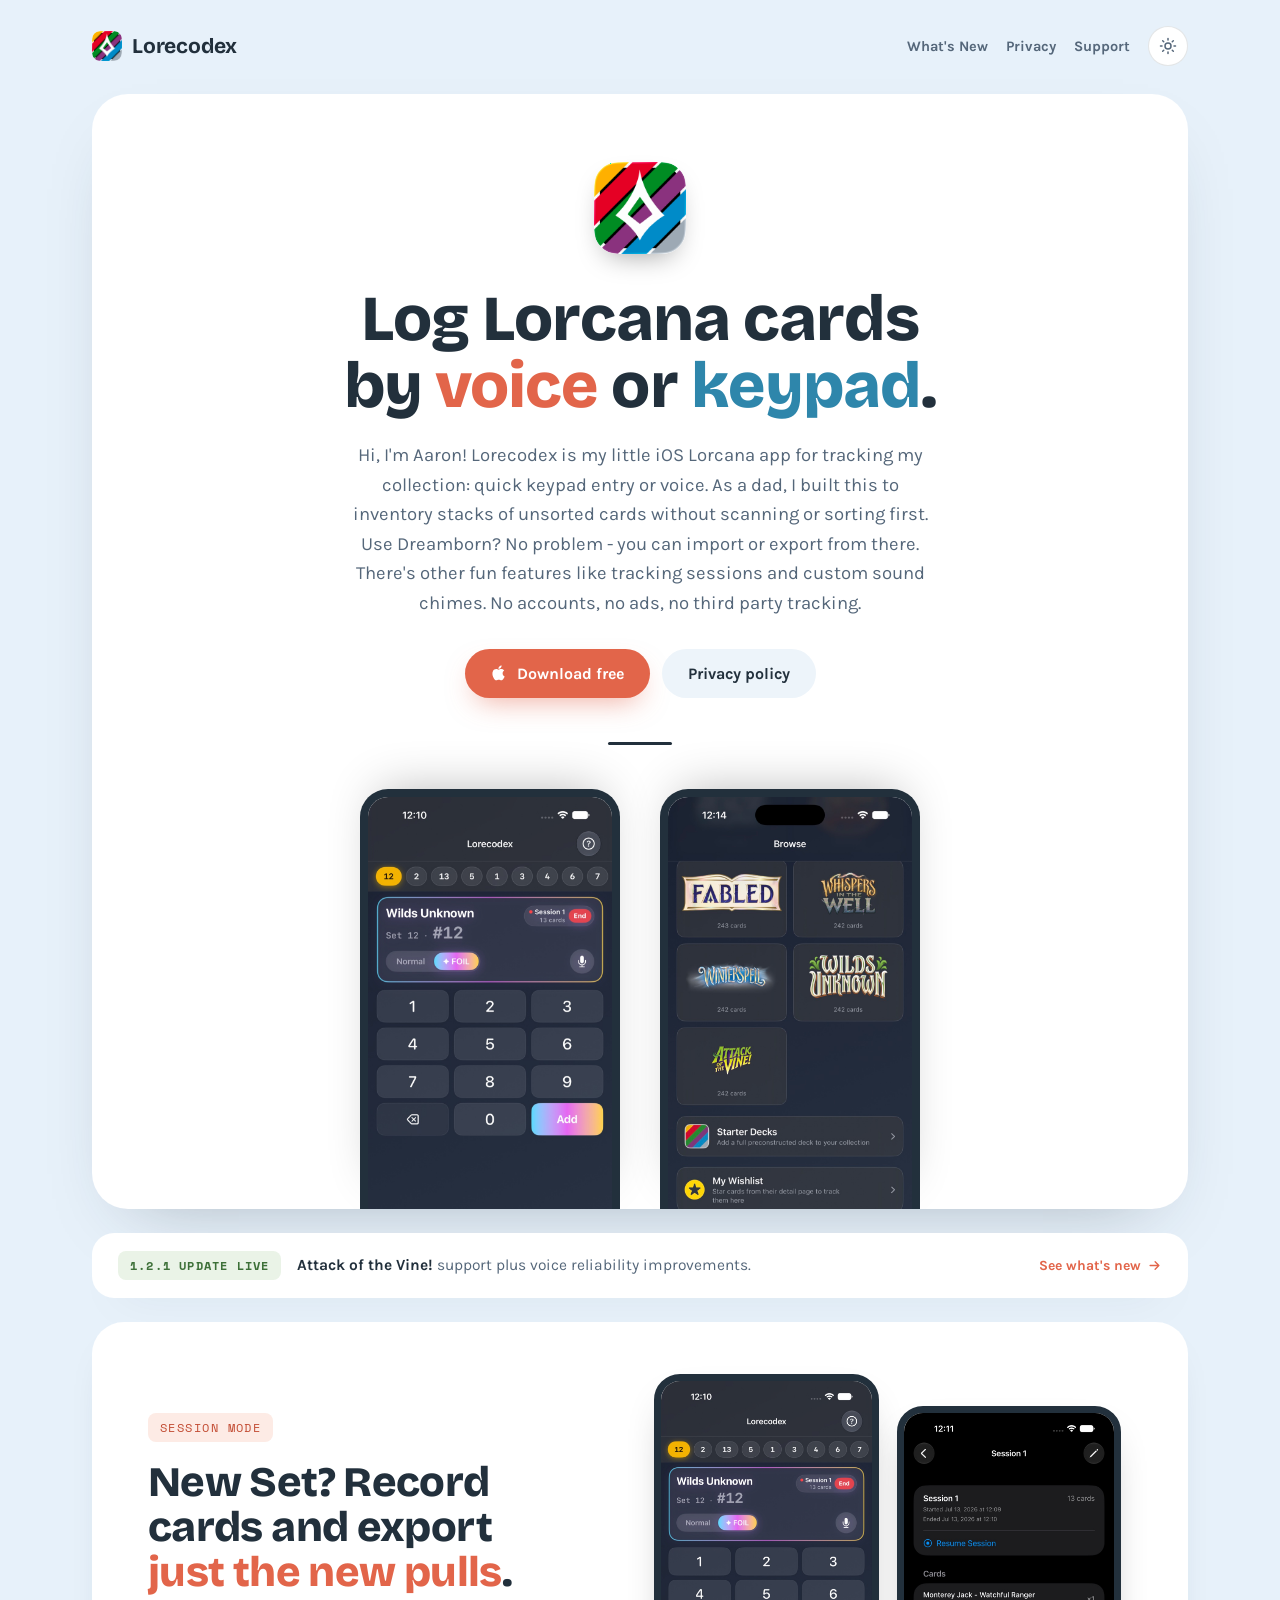
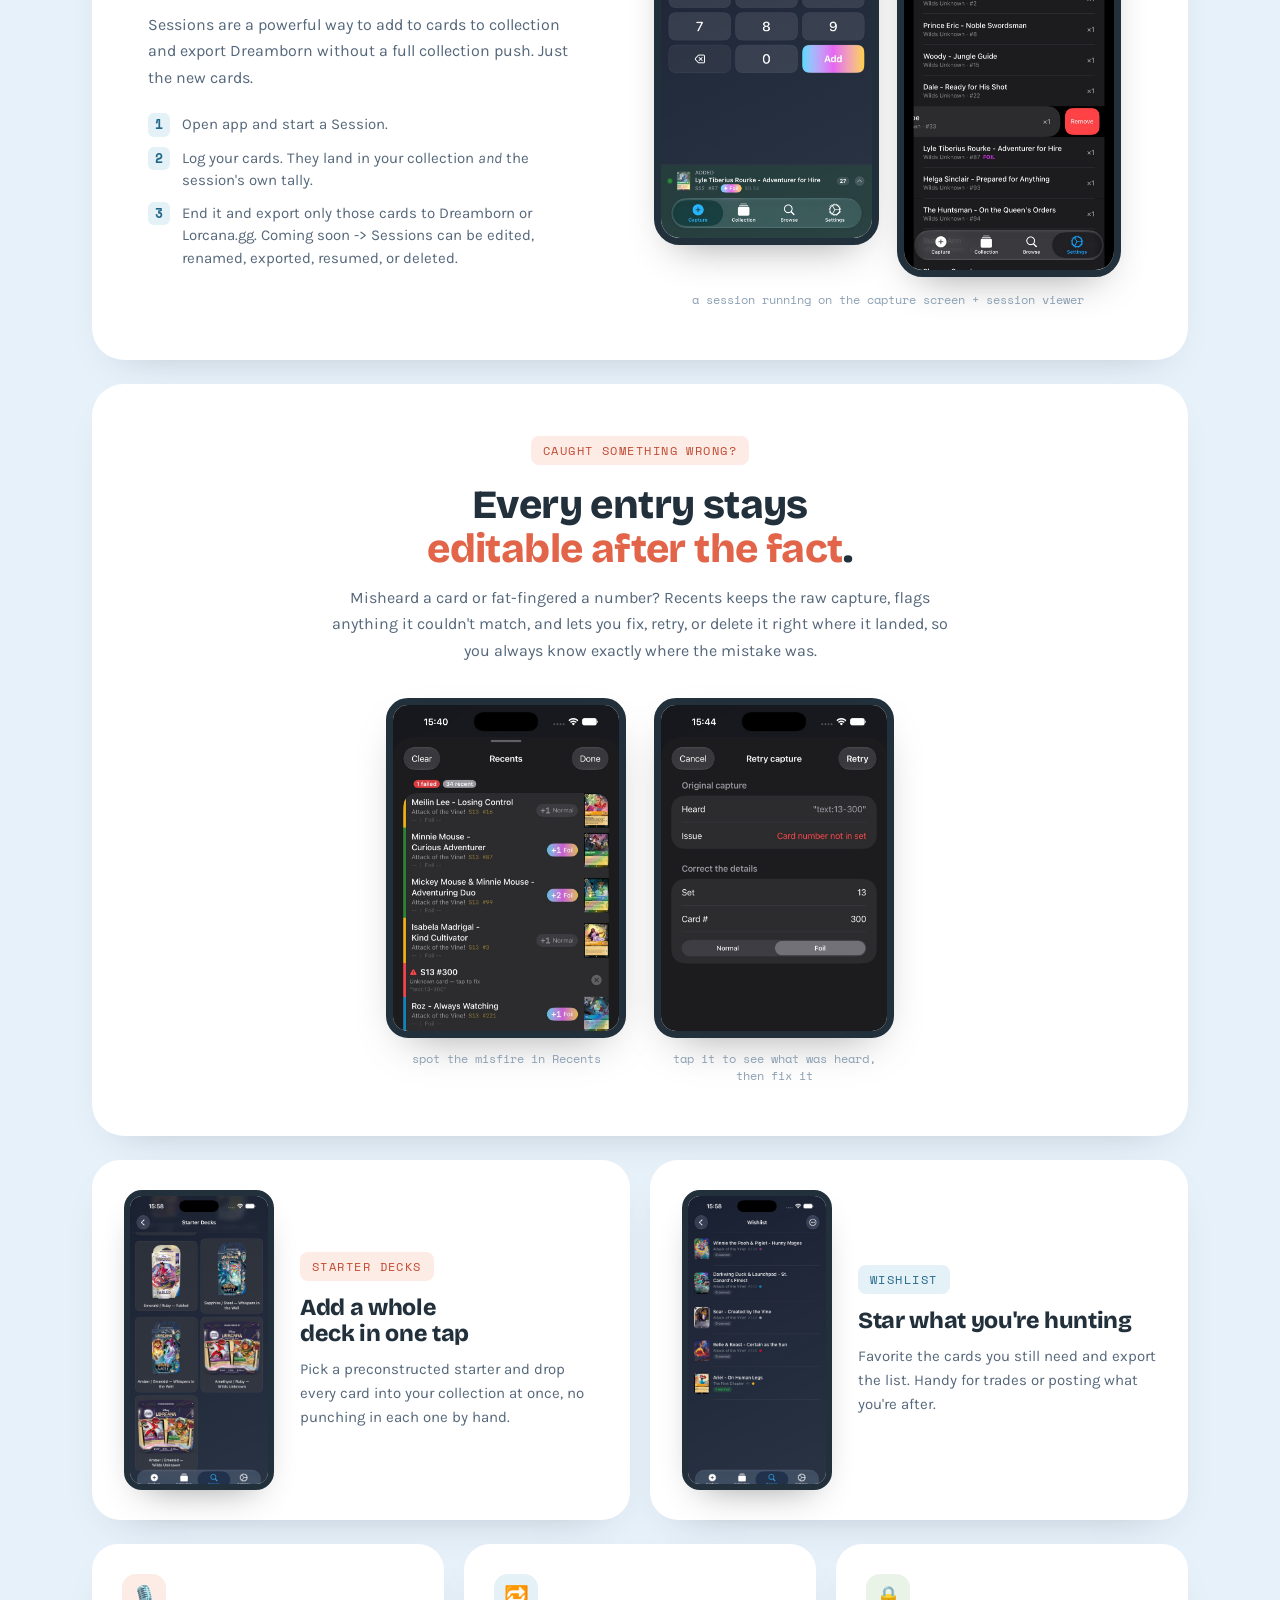
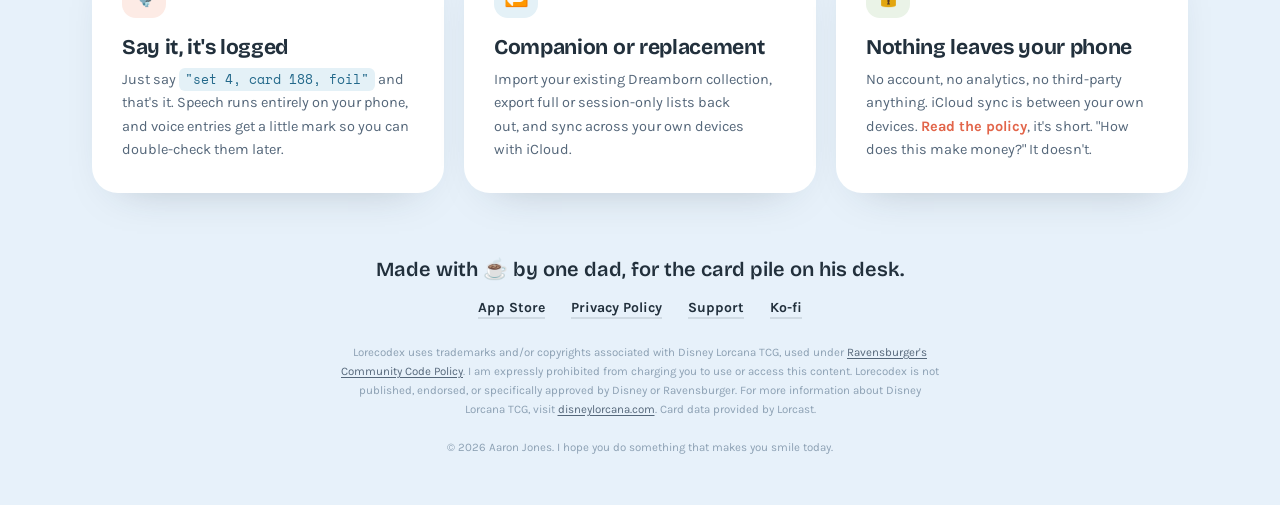
==== commit 9a1f587c: "updated site for 1.2.1 release" ====
--- a/index.html
+++ b/index.html
@@ -4,13 +4,13 @@
   <meta charset="utf-8" />
   <meta name="viewport" content="width=device-width, initial-scale=1" />
   <title>Lorecodex: Log Lorcana cards by voice or keypad</title>
-  <meta name="description" content="Lorecodex is a small iOS app for logging Disney Lorcana cards by voice or keypad. A private companion to Dreamborn and Lorcana.gg. Not a scanner. Free, no account, no ads." />
+  <meta name="description" content="A little iOS app for logging Disney Lorcana cards by voice or keypad. Works with Dreamborn. No account, no ads, private by design." />
   <link rel="icon" href="assets/app-icon.png" />
   <!-- Social link previews. If you move to a custom domain, replace the https://aaronmfj.github.io/lorecodex base in these URLs. -->
   <meta property="og:type" content="website" />
   <meta property="og:site_name" content="Lorecodex" />
   <meta property="og:title" content="Lorecodex" />
-  <meta property="og:description" content="A little iOS app for logging Disney Lorcana cards by voice or keypad. Not a scanner. Free, no account, no ads." />
+  <meta property="og:description" content="A little iOS app for logging Disney Lorcana cards by voice or keypad. Works with Dreamborn. No account, no ads, private by design." />
   <meta property="og:url" content="https://aaronmfj.github.io/lorecodex/" />
   <meta property="og:image" content="https://aaronmfj.github.io/lorecodex/assets/og-image.png" />
   <meta property="og:image:width" content="1200" />
@@ -60,7 +60,7 @@
     .hero-divider { width: 64px; height: 3px; border-radius: 2px; background: var(--frame); margin: 0 auto 44px; }
     .hero-shots { display: flex; justify-content: center; gap: 40px; }
     .hero-shots img {
-      width: 260px; max-width: 38vw; height: 420px; border-radius: 28px 28px 0 0; display: block;
+      width: 260px; max-width: 38vw; aspect-ratio: 260 / 420; height: auto; border-radius: 28px 28px 0 0; display: block;
       border: 8px solid var(--frame); border-bottom: none;
       box-shadow: 0 -16px 50px -20px rgba(0,0,0,.3);
       object-fit: cover; object-position: top;
@@ -279,21 +279,21 @@
 
     <!-- ── UPDATE STRIP ── -->
     <a class="update-strip" href="whatsnew.html" data-screen-label="update-strip">
-      <span class="tag">Update coming</span>
-      <p><strong>Attack of the Vine!</strong> support lands in the next update, so you can browse and log the newest set from day one.</p>
+      <span class="tag">1.2.1 Update Live</span>
+      <p><strong>Attack of the Vine!</strong> support plus voice reliability improvements.</p>
       <span class="see">See what's new <svg width="15" height="15" viewBox="0 0 24 24" fill="none" stroke="currentColor" stroke-width="2.2" stroke-linecap="round" stroke-linejoin="round"><path d="M5 12h14M13 6l6 6-6 6"/></svg></span>
     </a>
 
     <!-- ── SESSION MODE ── -->
     <section class="session-card" data-screen-label="session-mode">
       <div>
-        <span class="kicker">SESSION MANAGER</span>
+        <span class="kicker">SESSION MODE</span>
         <h2>New Set? Record cards and export <span class="hl">just the new pulls</span>.</h2>
         <p>Sessions are a powerful way to add to cards to collection and export Dreamborn without a full collection push. Just the new cards.</p>
         <ul class="session-steps">
           <li><span class="n">1</span><span>Open app and start a Session.</span></li>
           <li><span class="n">2</span><span>Log your cards. They land in your collection <em>and</em> the session's own tally.</span></li>
-          <li><span class="n">3</span><span>End it and export only those cards to Dreamborn or Lorcana.gg. Sessions can be edited, renamed, exported, resumed, or deleted.</span></li>
+          <li><span class="n">3</span><span>End it and export only those cards to Dreamborn or Lorcana.gg. Coming soon -> Sessions can be edited, renamed, exported, resumed, or deleted.</span></li>
         </ul>
       </div>
       <div class="session-visual">
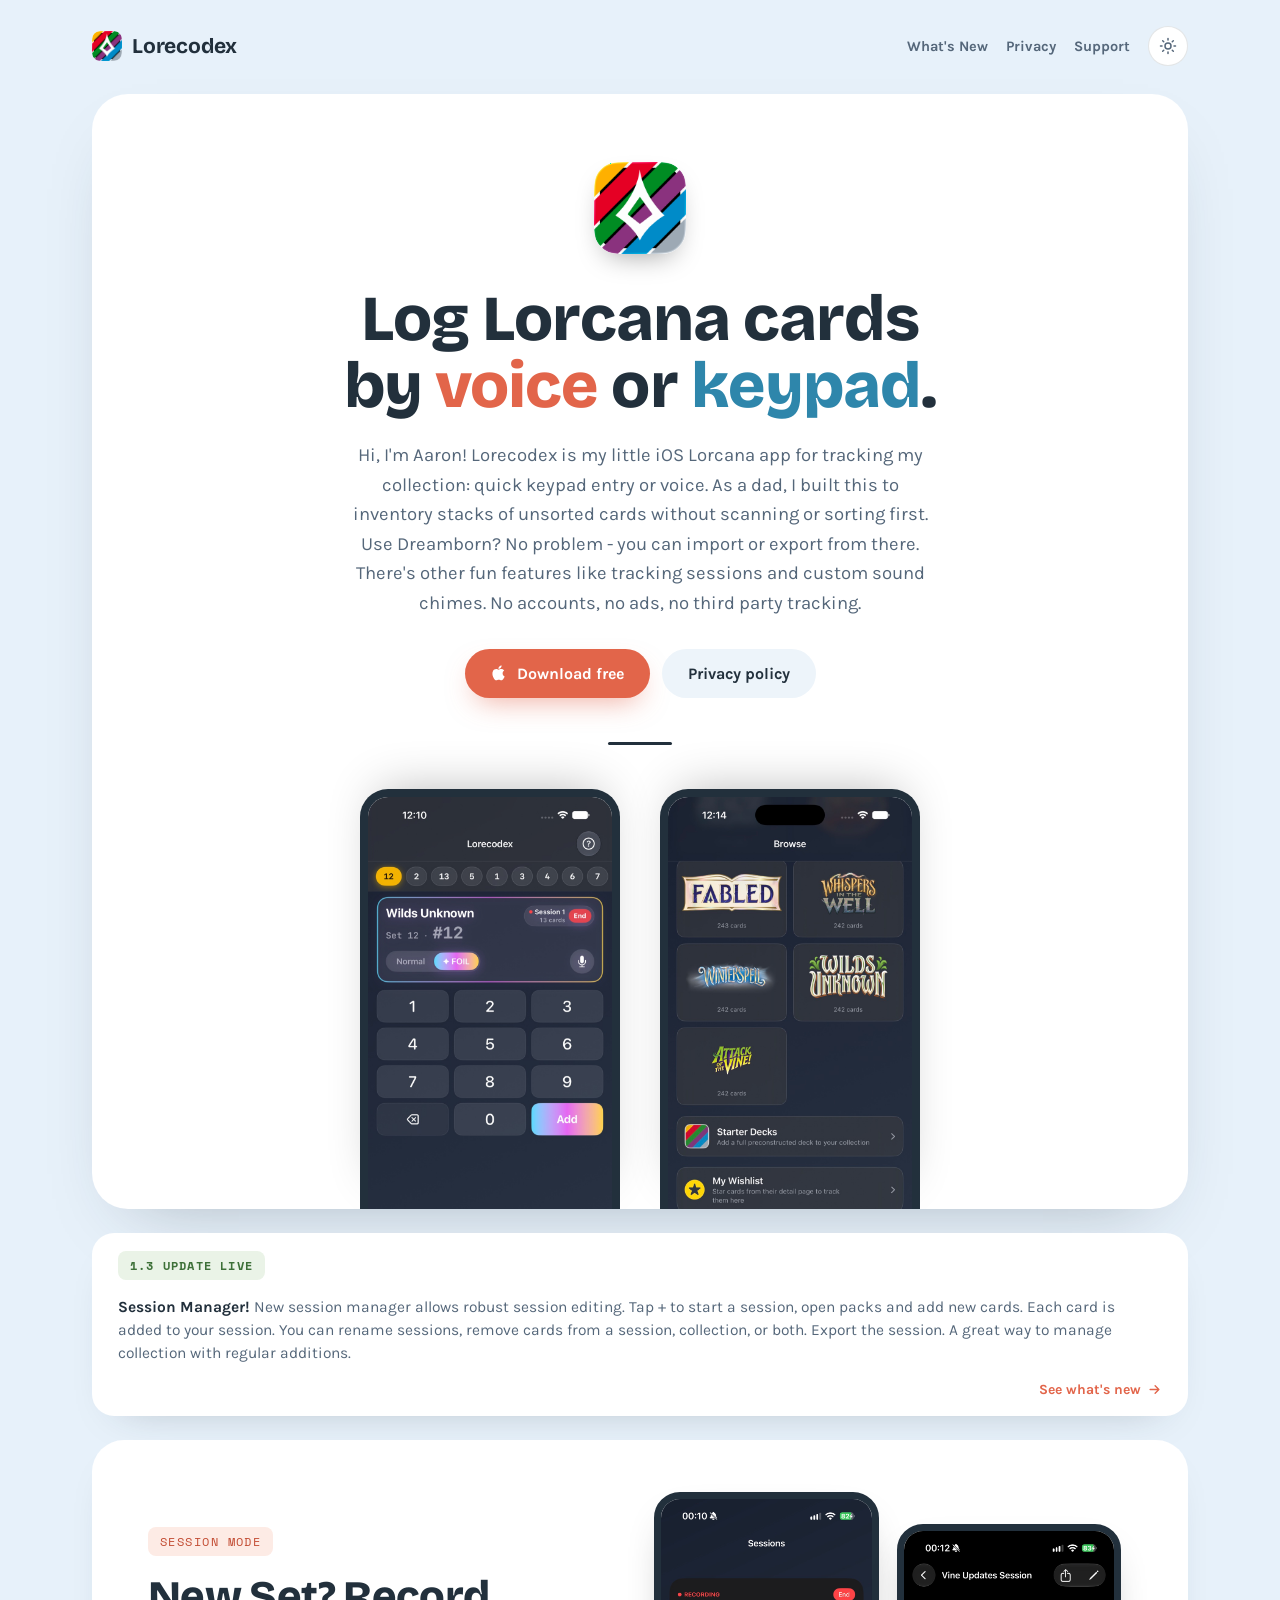
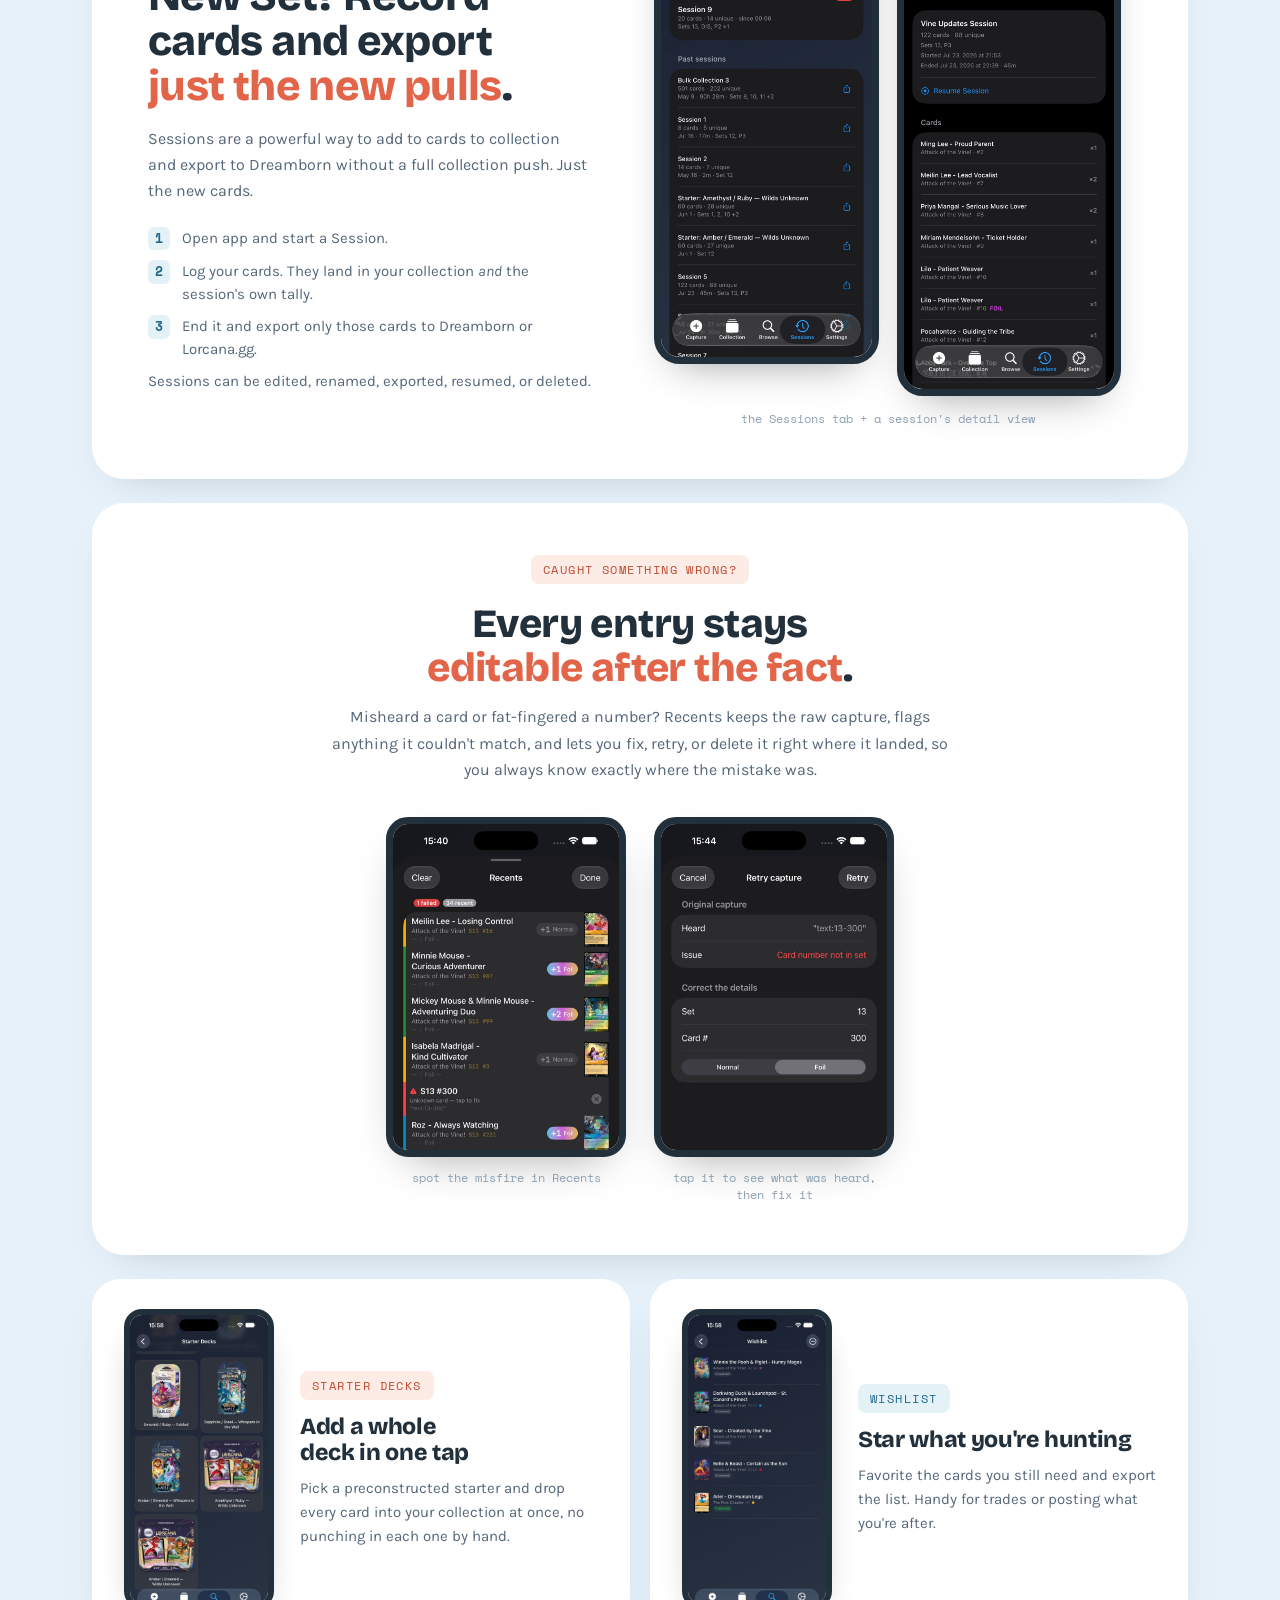
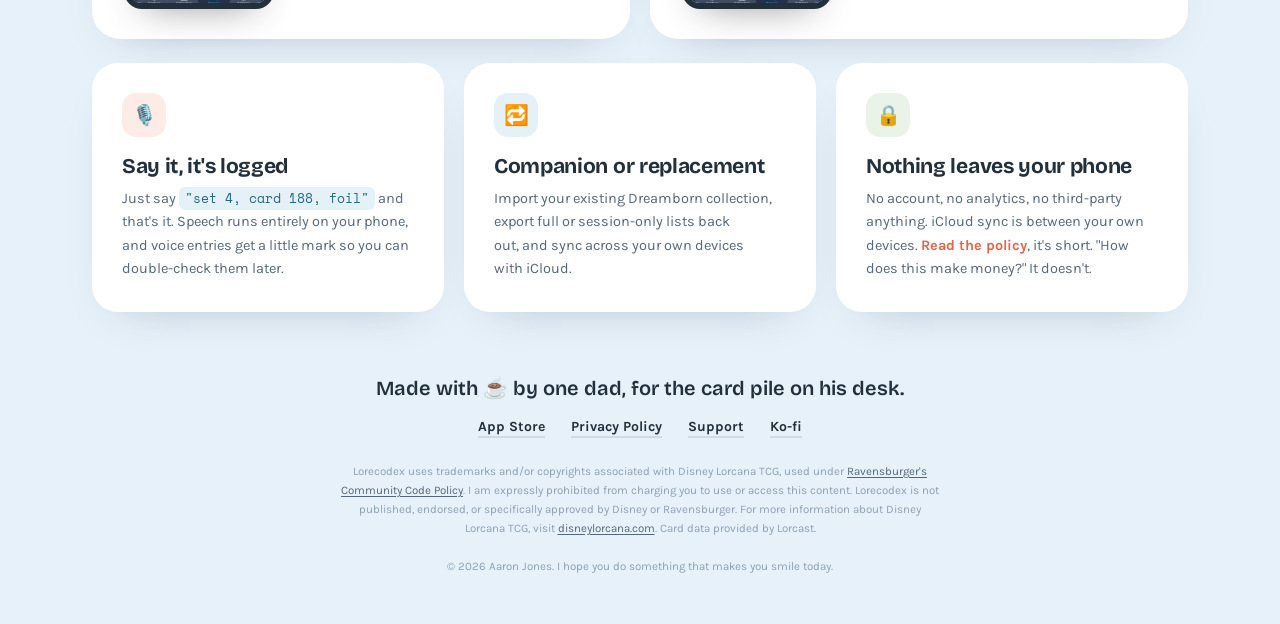
==== commit ebc621e1: "v1.3 release: What's New entry, Session Mode screenshots whatsnew.html: add the v1.3 shipped entry (" ====
--- a/index.html
+++ b/index.html
@@ -279,8 +279,8 @@
 
     <!-- ── UPDATE STRIP ── -->
     <a class="update-strip" href="whatsnew.html" data-screen-label="update-strip">
-      <span class="tag">1.2.1 Update Live</span>
-      <p><strong>Attack of the Vine!</strong> support plus voice reliability improvements.</p>
+      <span class="tag">1.3 Update Live</span>
+      <p><strong>Session Manager!</strong> New session manager allows robust session editing. Tap + to start a session, open packs and add new cards. Each card is added to your session. You can rename sessions, remove cards from a session, collection, or both. Export the session. A great way to manage collection with regular additions.</p>
       <span class="see">See what's new <svg width="15" height="15" viewBox="0 0 24 24" fill="none" stroke="currentColor" stroke-width="2.2" stroke-linecap="round" stroke-linejoin="round"><path d="M5 12h14M13 6l6 6-6 6"/></svg></span>
     </a>
 
@@ -289,19 +289,20 @@
       <div>
         <span class="kicker">SESSION MODE</span>
         <h2>New Set? Record cards and export <span class="hl">just the new pulls</span>.</h2>
-        <p>Sessions are a powerful way to add to cards to collection and export Dreamborn without a full collection push. Just the new cards.</p>
+        <p>Sessions are a powerful way to add to cards to collection and export to Dreamborn without a full collection push. Just the new cards.</p>
         <ul class="session-steps">
           <li><span class="n">1</span><span>Open app and start a Session.</span></li>
           <li><span class="n">2</span><span>Log your cards. They land in your collection <em>and</em> the session's own tally.</span></li>
-          <li><span class="n">3</span><span>End it and export only those cards to Dreamborn or Lorcana.gg. Coming soon -> Sessions can be edited, renamed, exported, resumed, or deleted.</span></li>
+          <li><span class="n">3</span><span>End it and export only those cards to Dreamborn or Lorcana.gg. 
+            <li>Sessions can be edited, renamed, exported, resumed, or deleted.</span></li>
         </ul>
       </div>
       <div class="session-visual">
         <div class="session-shots">
-          <img src="assets/screen-session-active.jpg" alt="Capture screen with a live session badge showing 13 cards"/>
-          <img class="s2" src="assets/screen-session-detail.jpg" alt="Session detail screen listing the cards pulled in that session"/>
+          <img src="assets/screen-sessions-tab.jpg" alt="Sessions tab showing an active recording session and a list of past sessions with card counts and stats"/>
+          <img class="s2" src="assets/screen-session-detail.jpg" alt="Session detail screen listing the cards pulled in that session, with a stats header and resume option"/>
         </div>
-        <span class="cap">a session running on the capture screen + session viewer</span>
+        <span class="cap">the Sessions tab + a session's detail view</span>
       </div>
     </section>
 
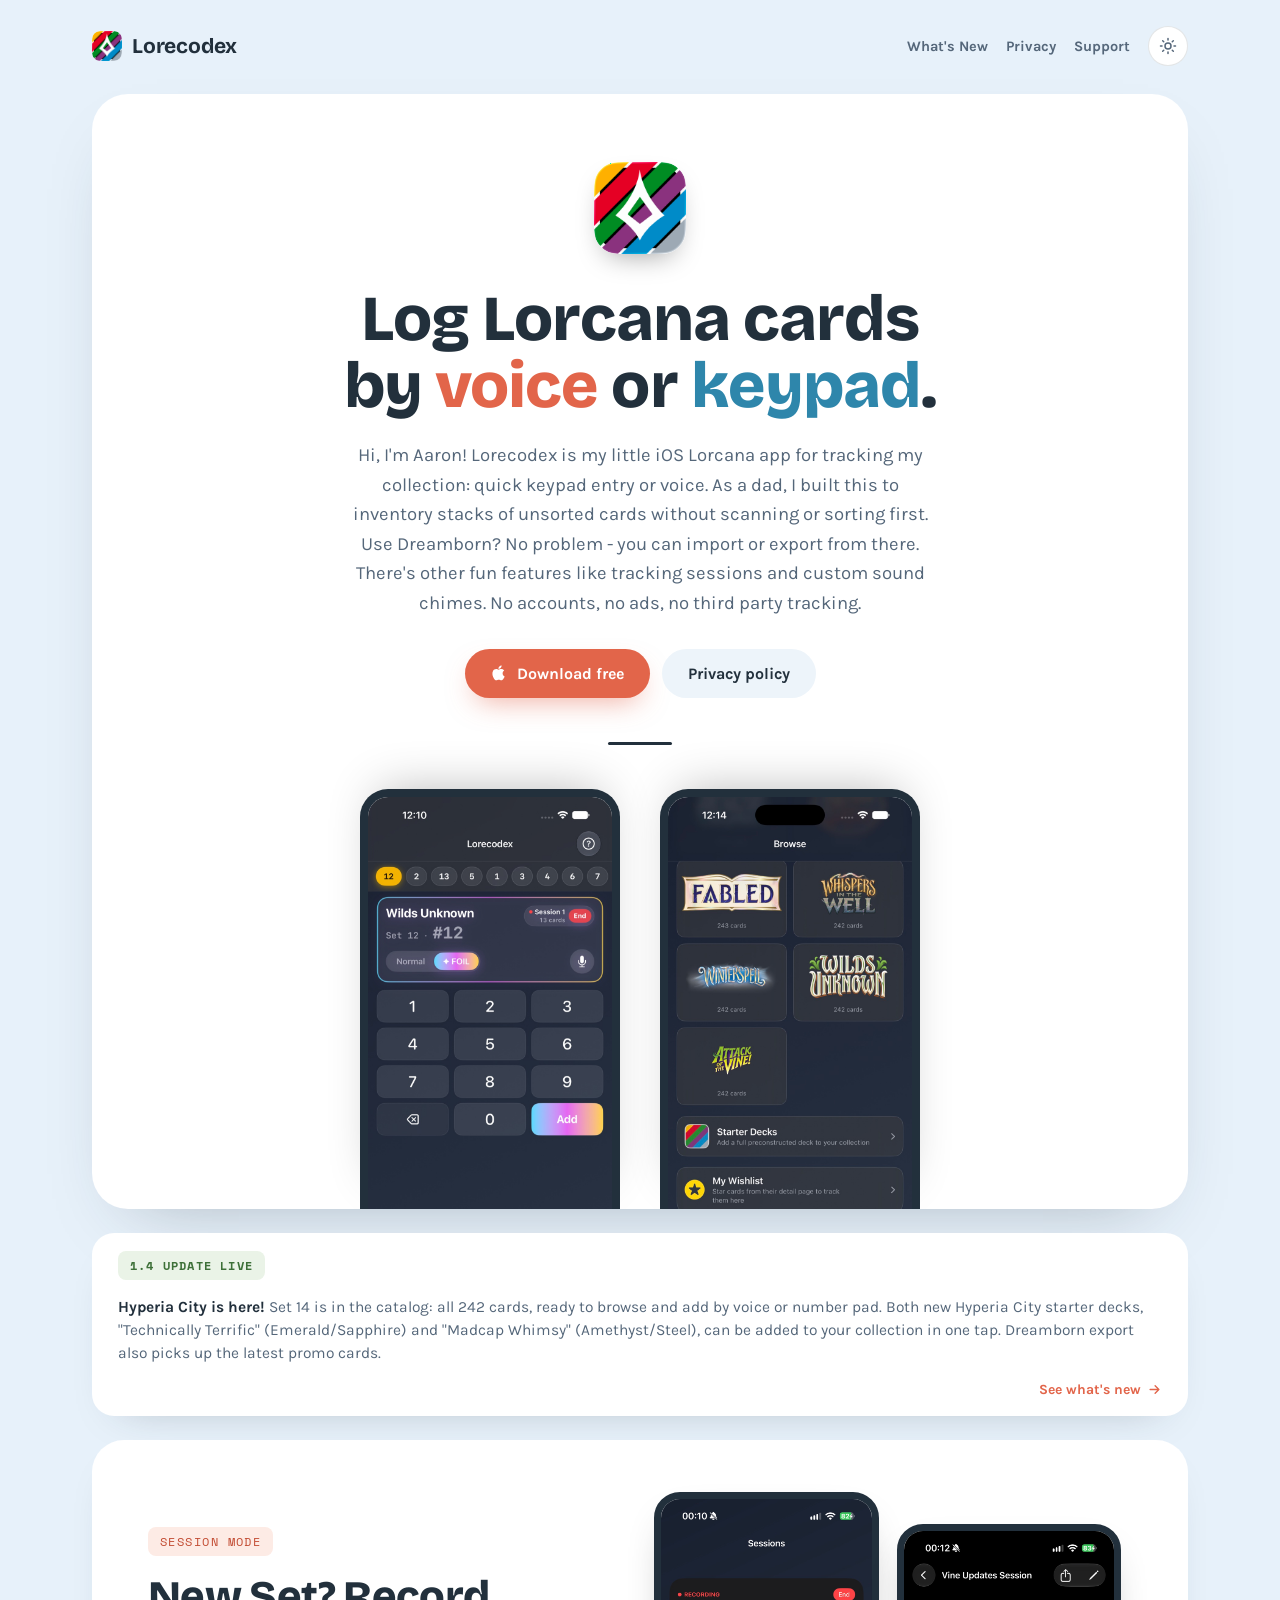
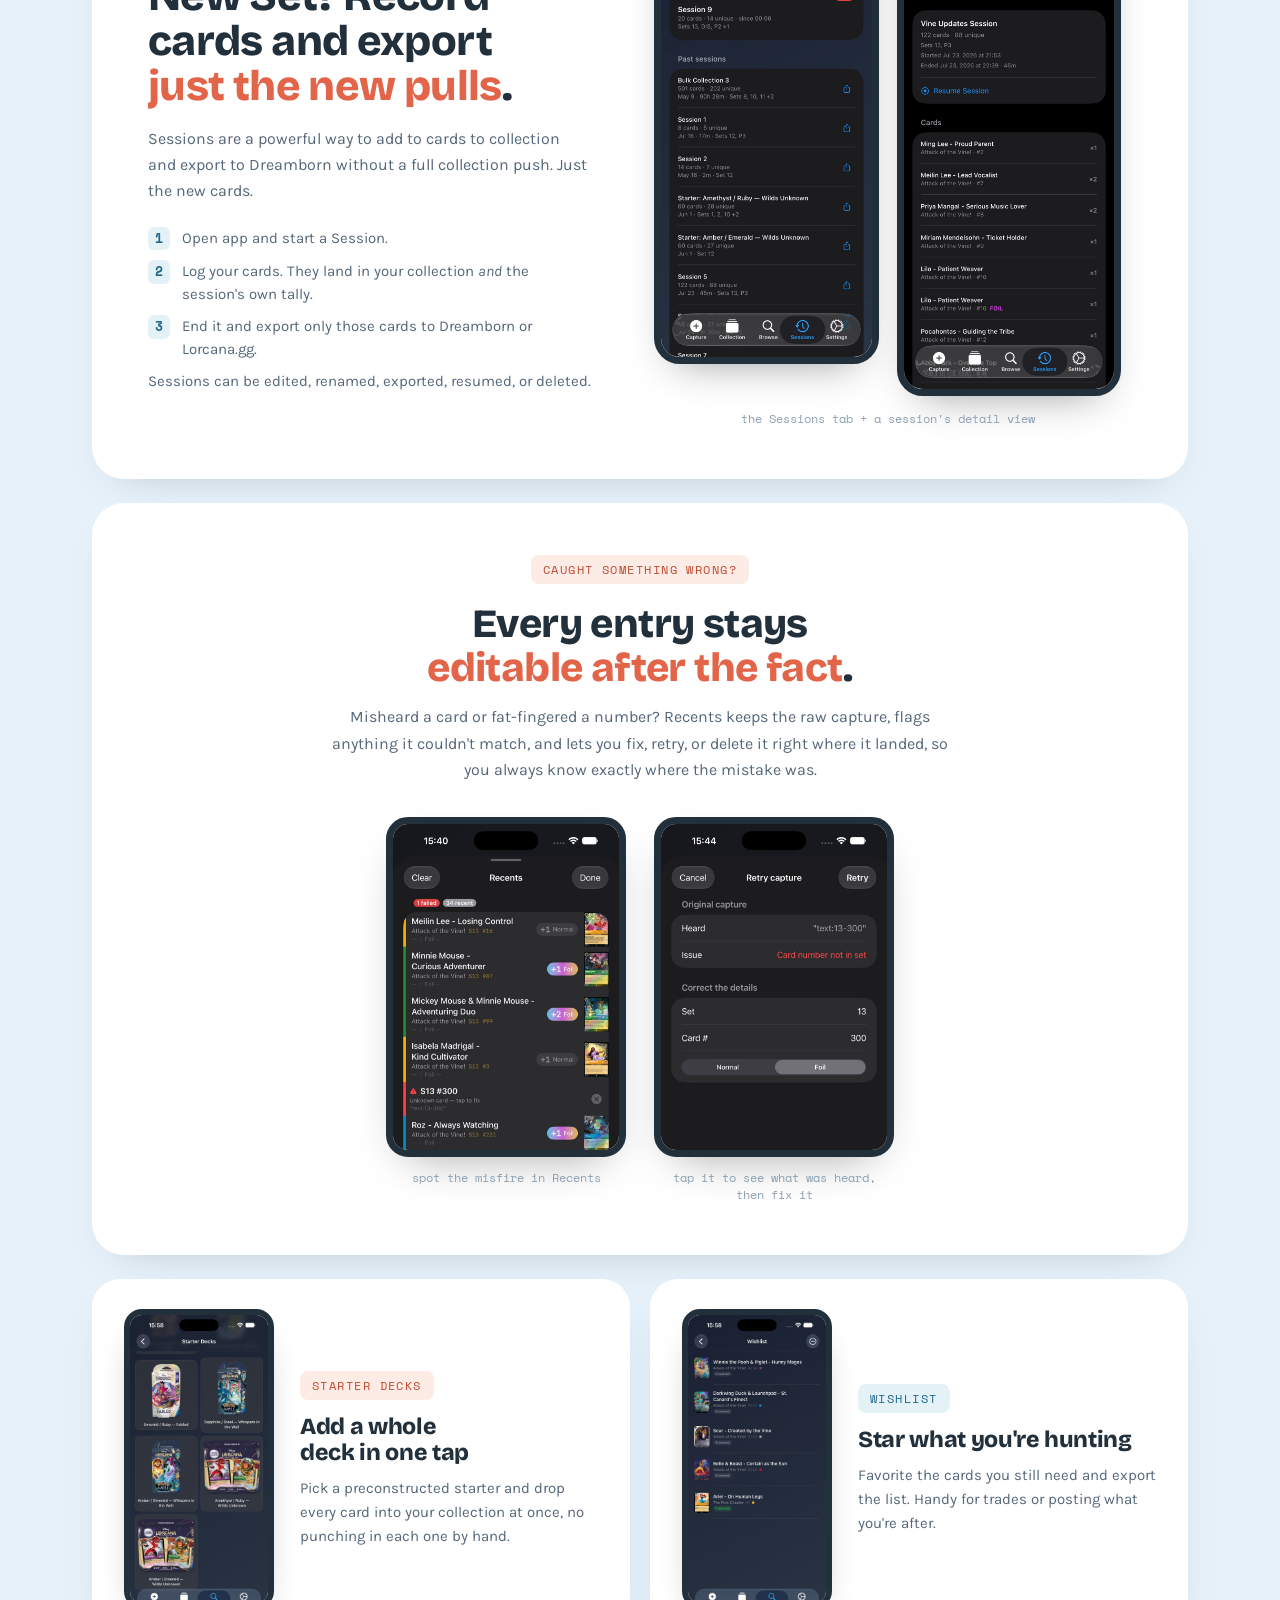
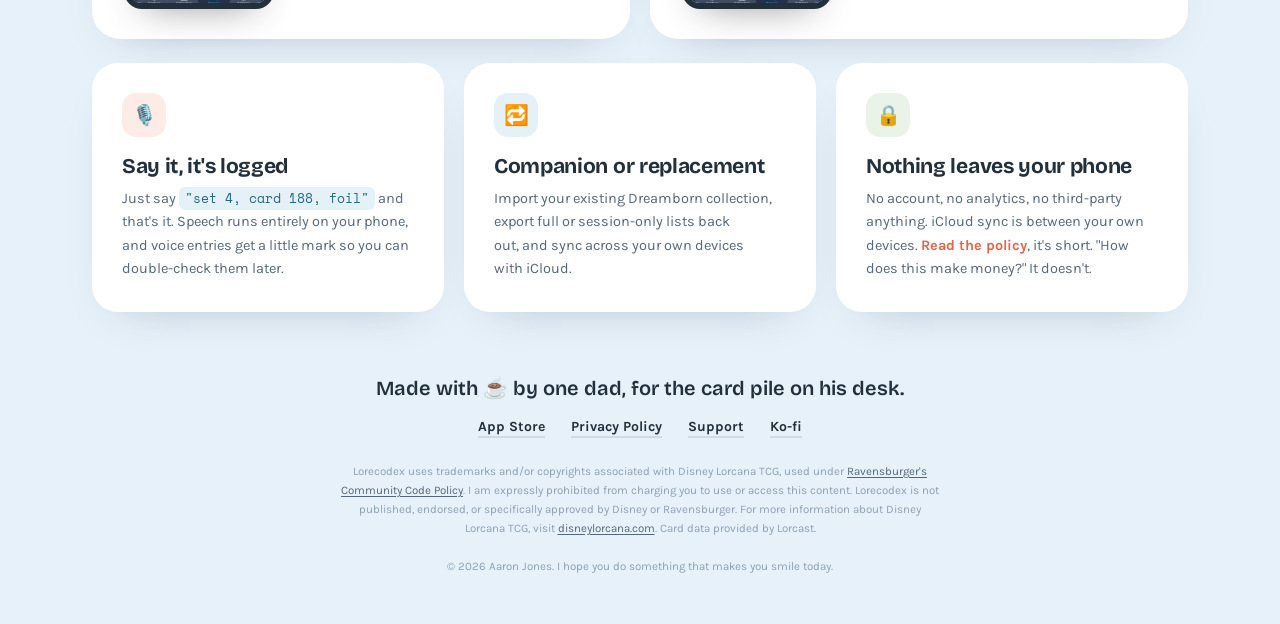
==== commit dfc8fd38: "Home page update strip: 1.4 Hyperia City Co-Authored-By: Claude Opus 5.5 <noreply@anthropic.com>" ====
--- a/index.html
+++ b/index.html
@@ -273,14 +273,14 @@
       <div class="hero-divider"></div>
       <div class="hero-shots">
         <img class="sh1" src="assets/screen-session-active.jpg" alt="Capture screen with a live session badge showing 13 cards"/>
-        <img class="sh2" src="assets/screen-browse-sets.jpg" alt="Browse screen with all sets including Attack of the Vine"/>
+        <img class="sh2" src="assets/screen-browse-sets.jpg" alt="Browse screen with all sets including Hyperia City"/>
       </div>
     </section>
 
     <!-- ── UPDATE STRIP ── -->
     <a class="update-strip" href="whatsnew.html" data-screen-label="update-strip">
-      <span class="tag">1.3 Update Live</span>
-      <p><strong>Session Manager!</strong> New session manager allows robust session editing. Tap + to start a session, open packs and add new cards. Each card is added to your session. You can rename sessions, remove cards from a session, collection, or both. Export the session. A great way to manage collection with regular additions.</p>
+      <span class="tag">1.4 Update Live</span>
+      <p><strong>Hyperia City is here!</strong> Set 14 is in the catalog: all 242 cards, ready to browse and add by voice or number pad. Both new Hyperia City starter decks, "Technically Terrific" (Emerald/Sapphire) and "Madcap Whimsy" (Amethyst/Steel), can be added to your collection in one tap. Dreamborn export also picks up the latest promo cards.</p>
       <span class="see">See what's new <svg width="15" height="15" viewBox="0 0 24 24" fill="none" stroke="currentColor" stroke-width="2.2" stroke-linecap="round" stroke-linejoin="round"><path d="M5 12h14M13 6l6 6-6 6"/></svg></span>
     </a>
 
